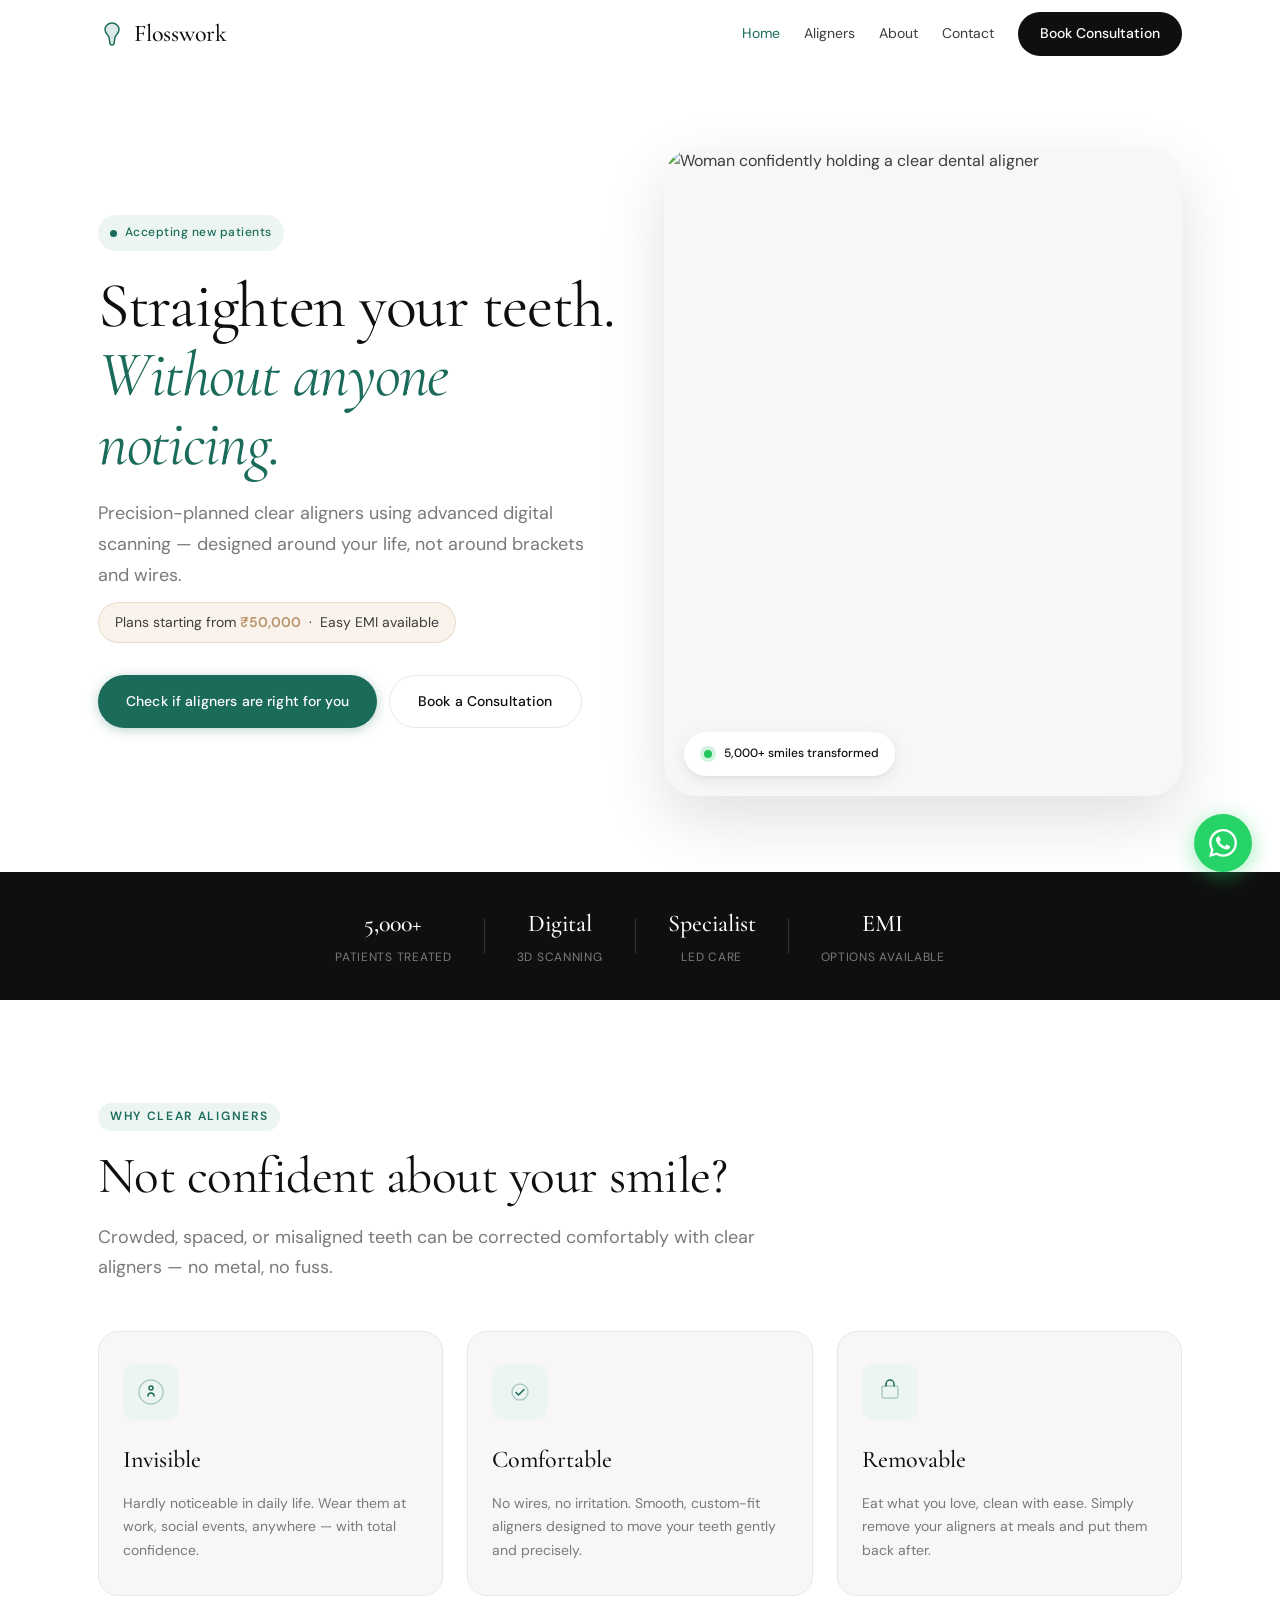
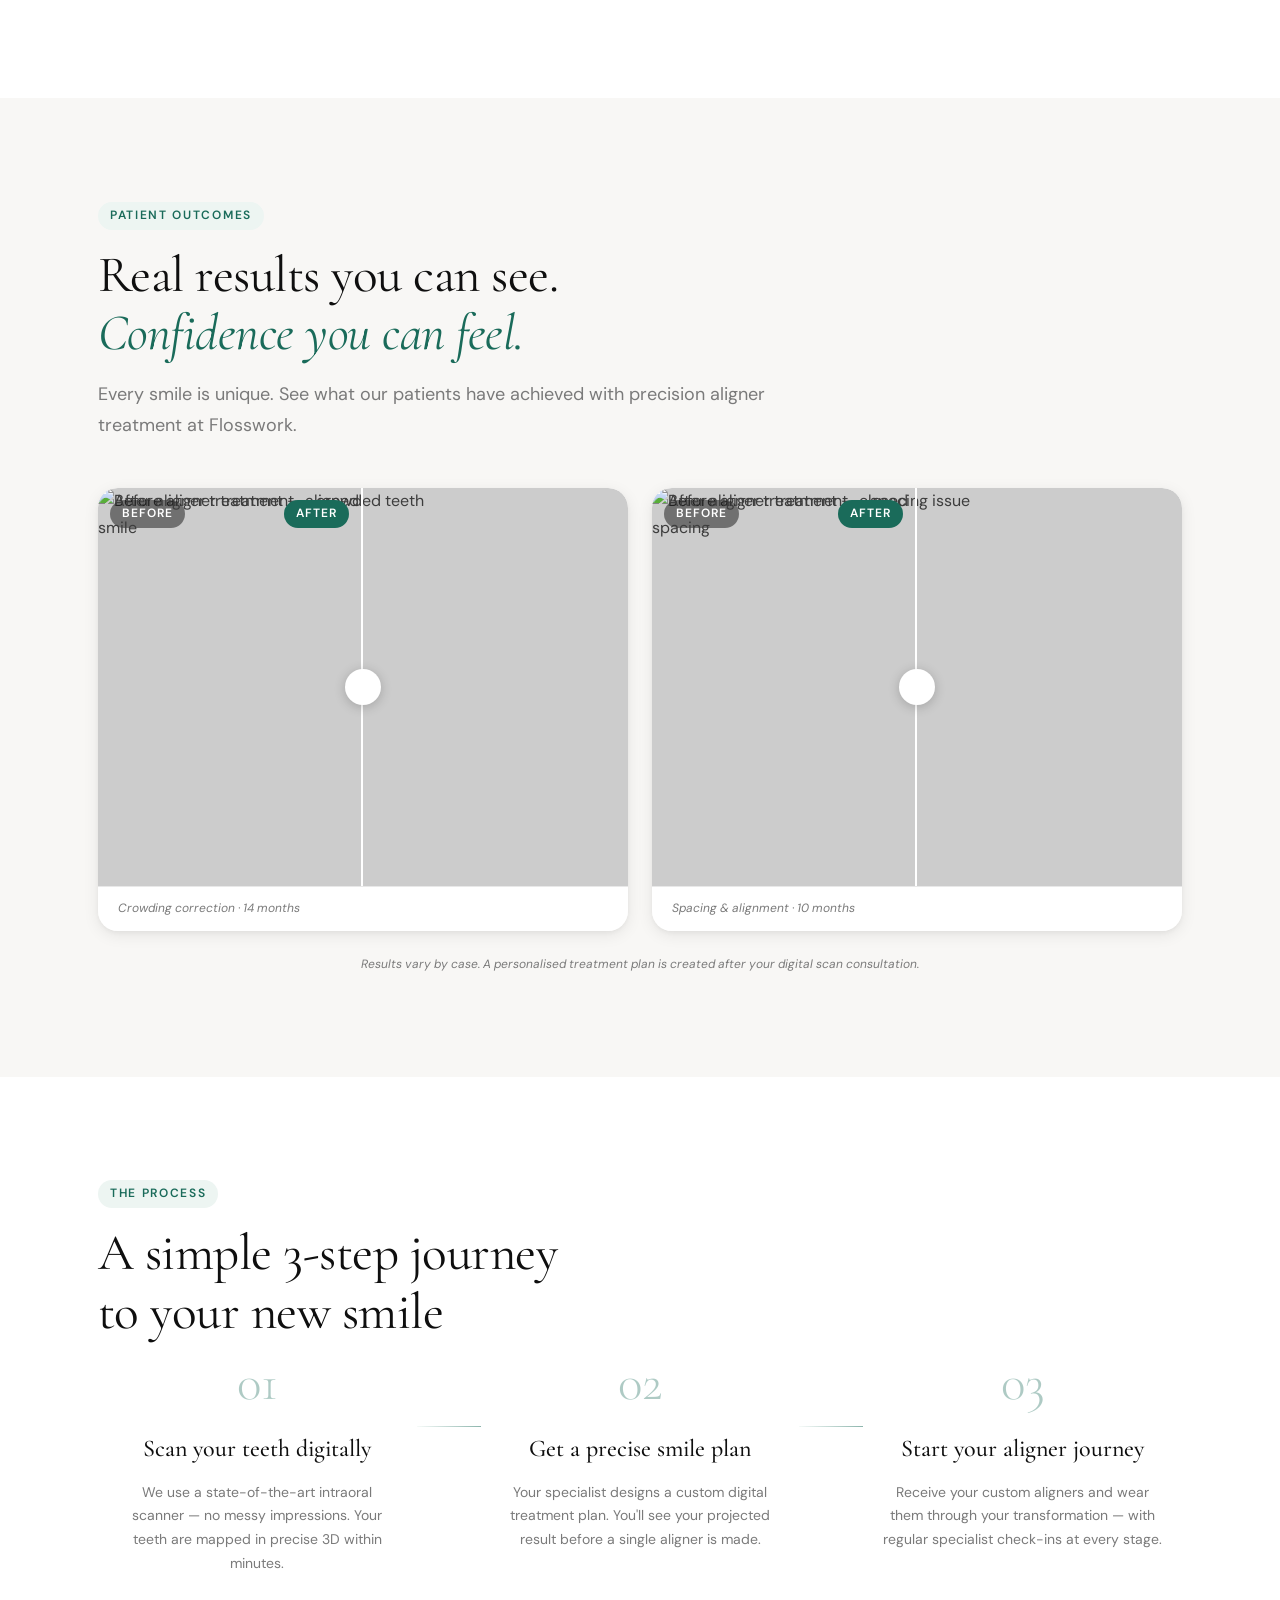
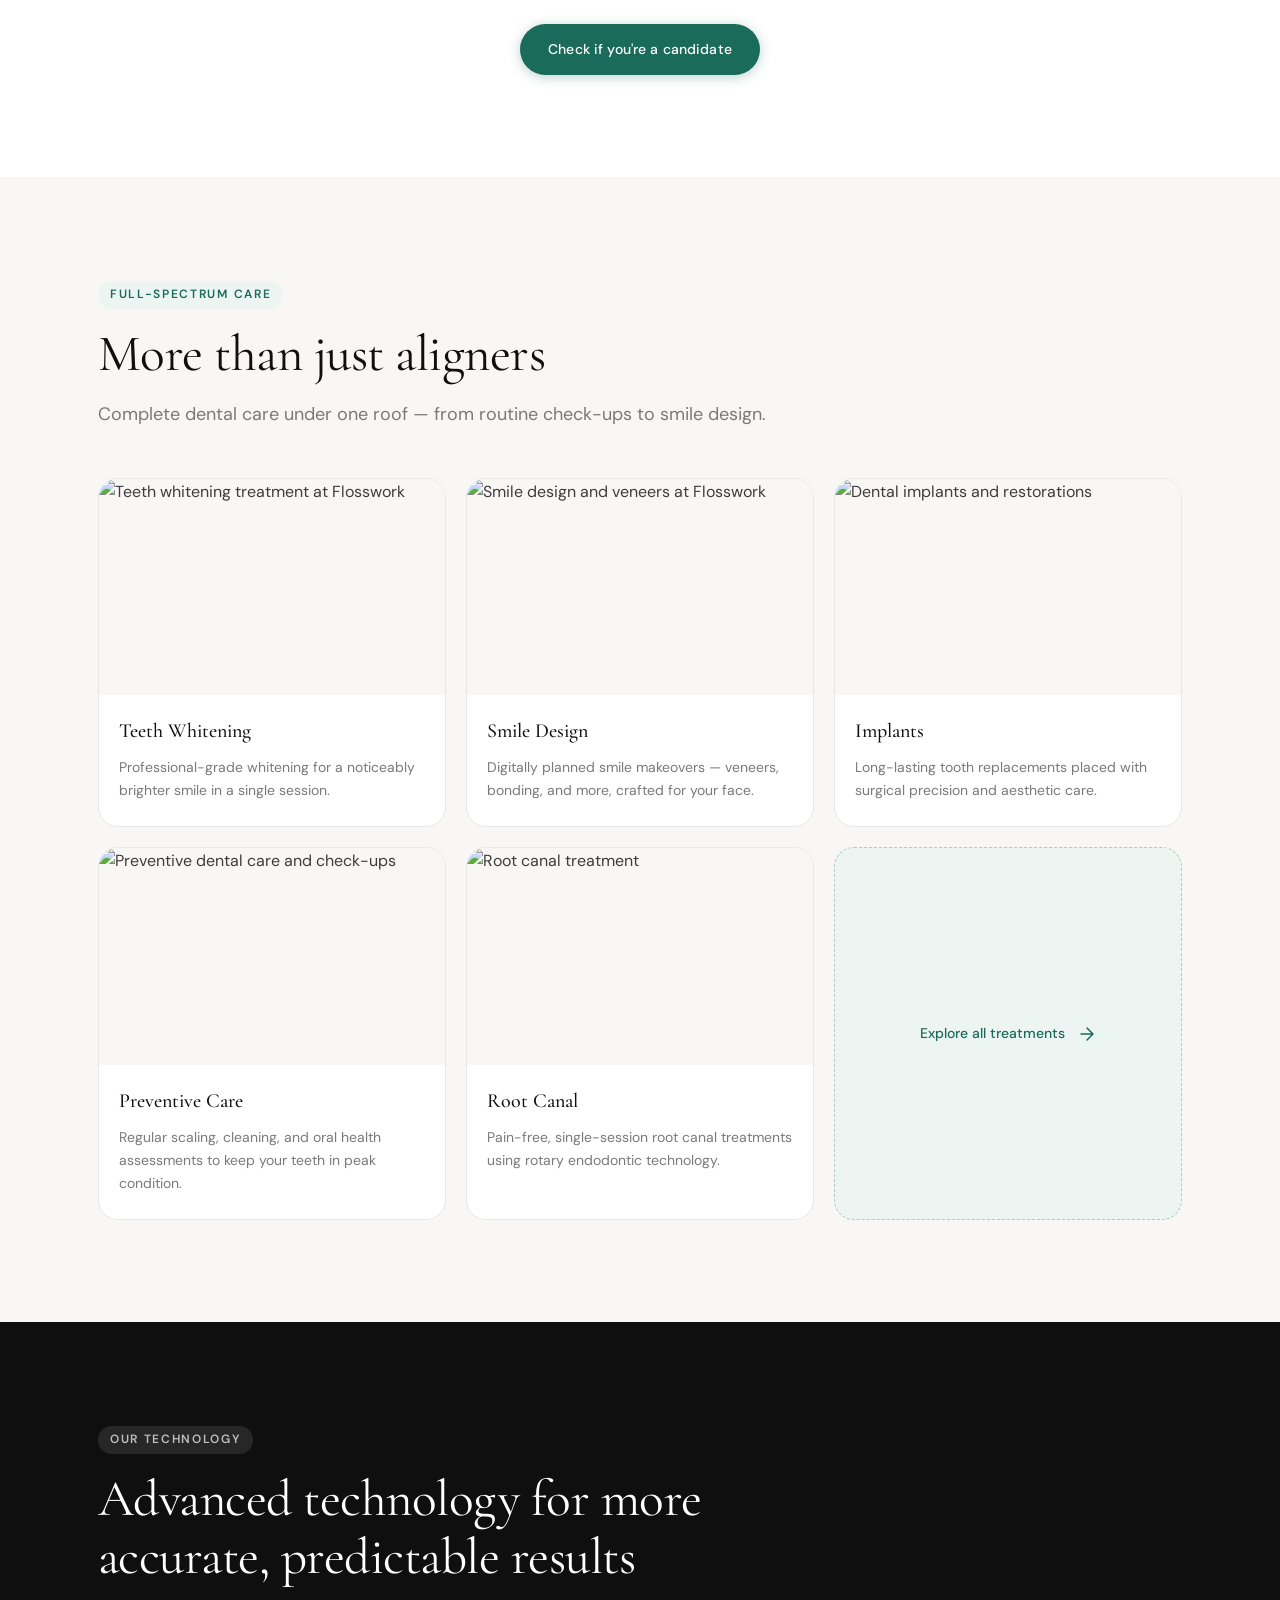
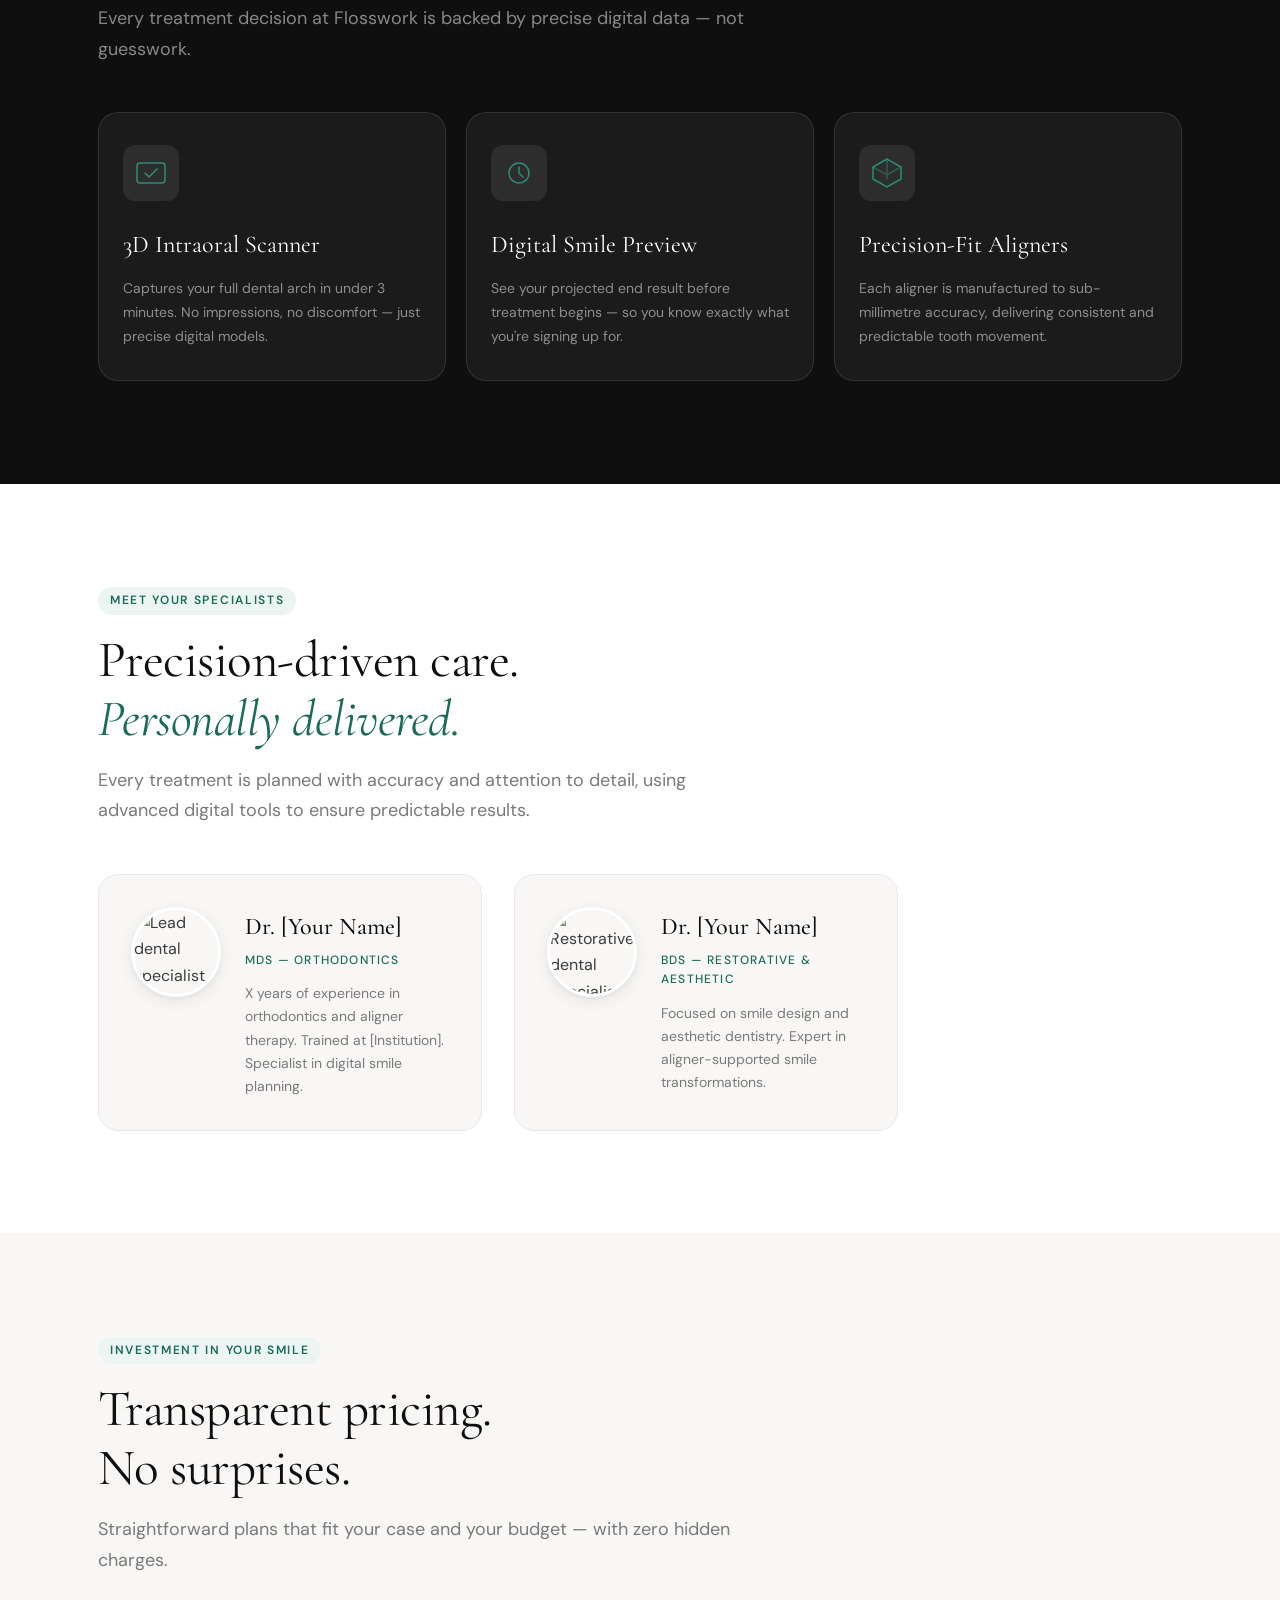
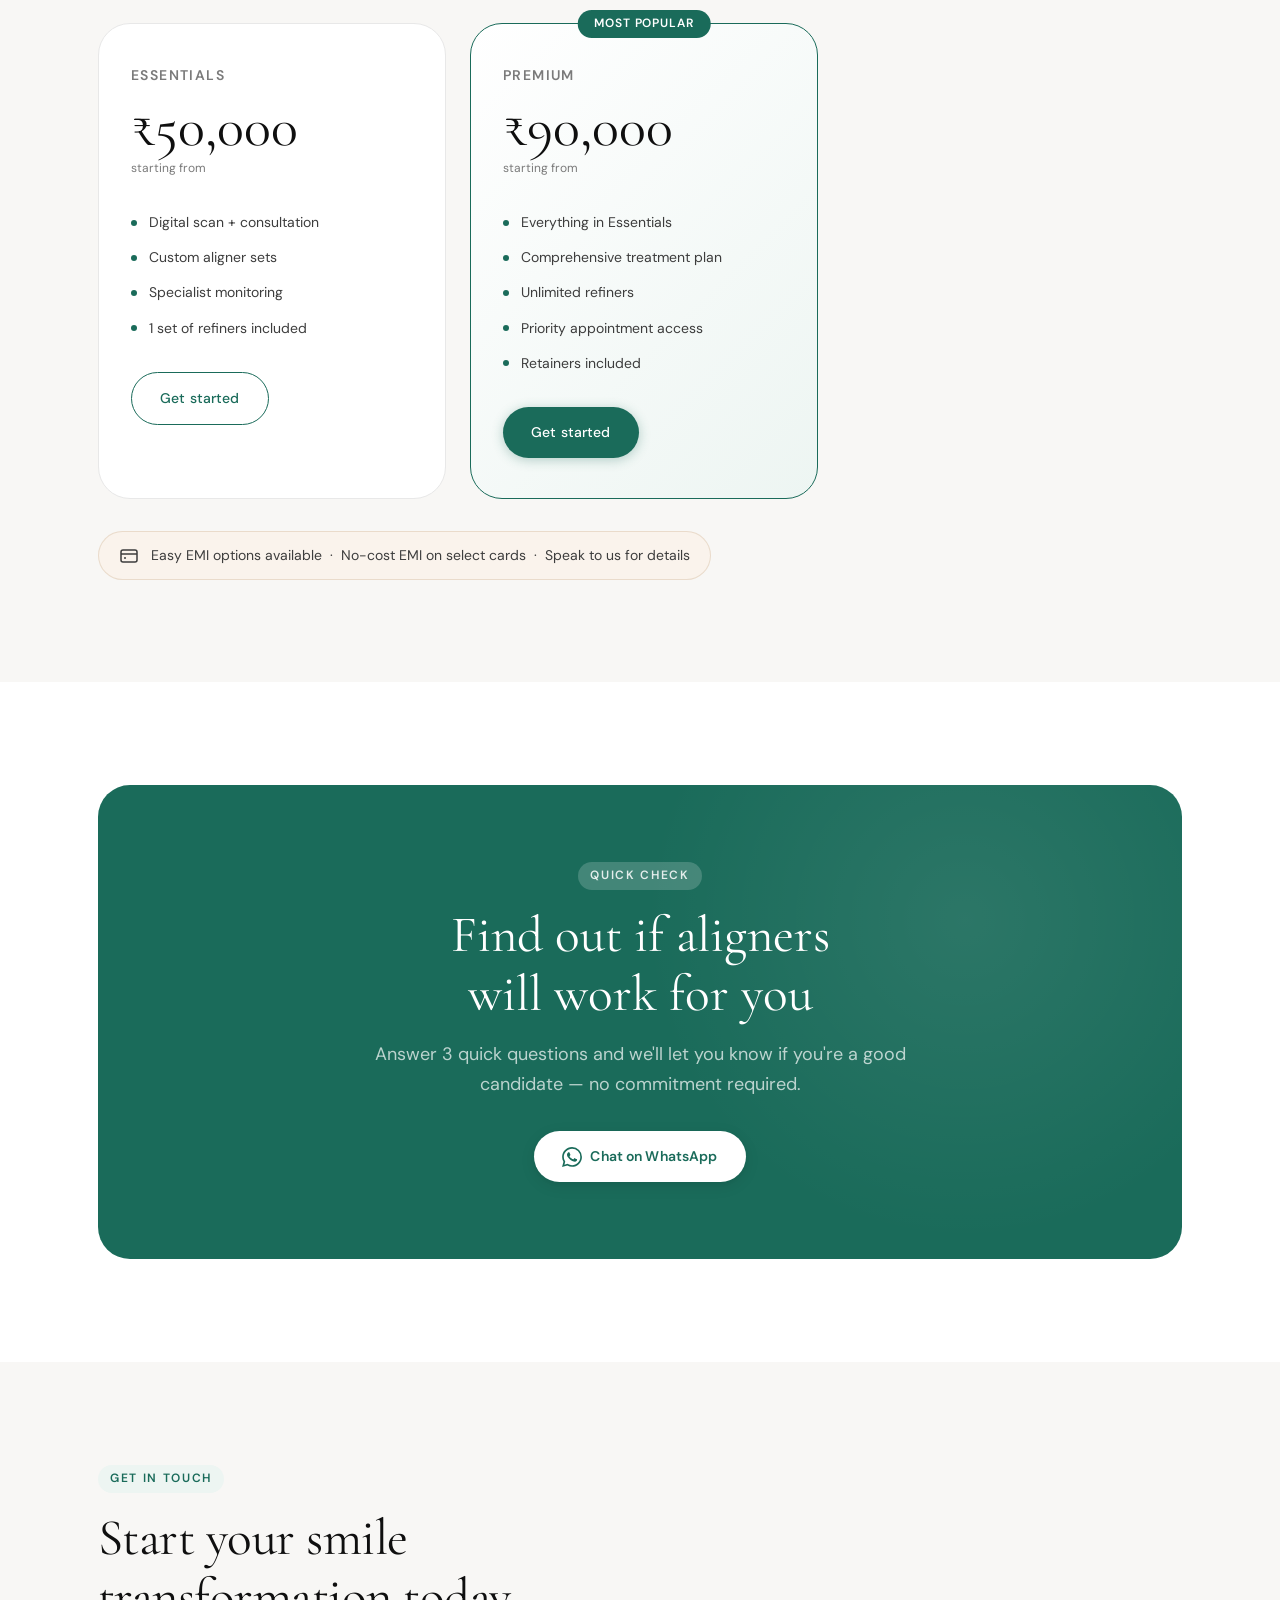
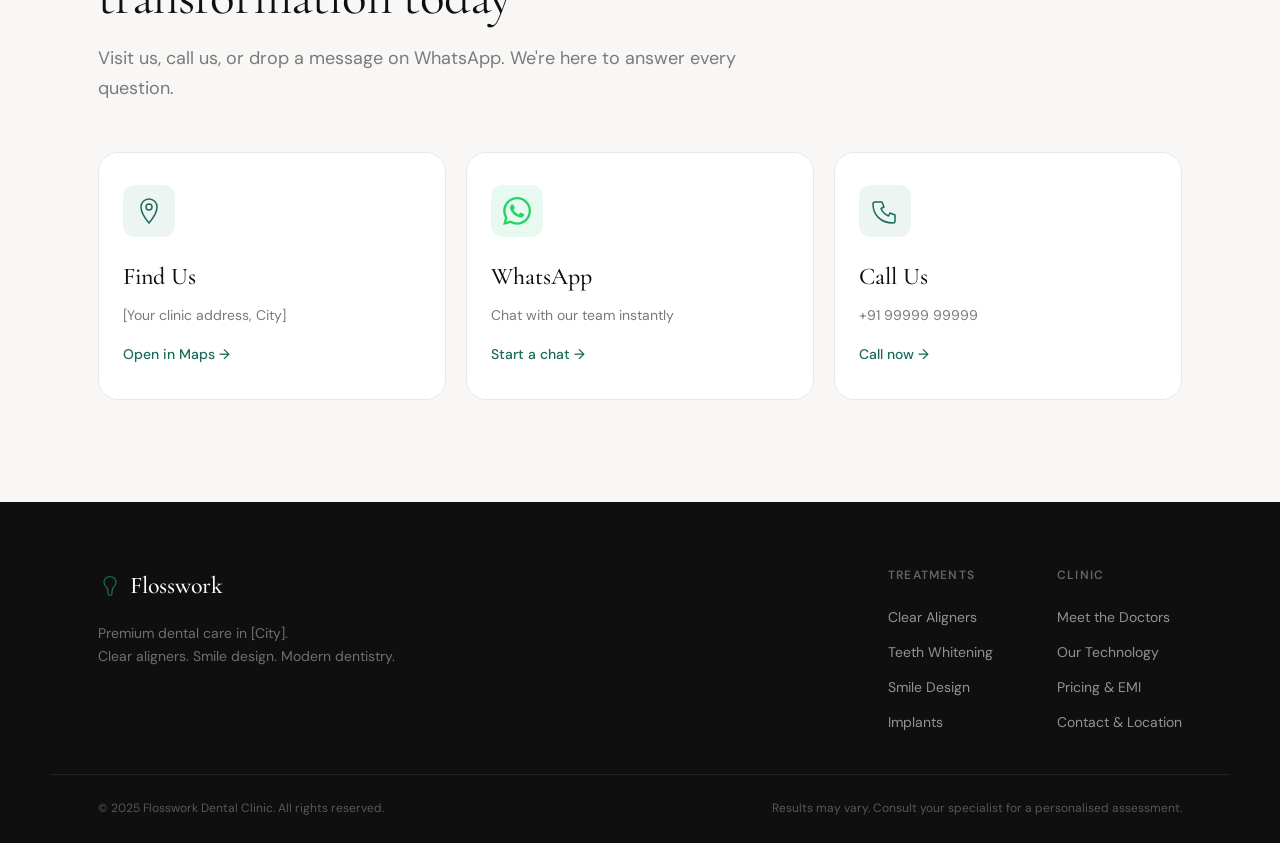
==== index.html @ 6701a577 "Add files via upload" ====
<!DOCTYPE html>
<html lang="en">
<head>
  <meta charset="UTF-8" />
  <meta name="viewport" content="width=device-width, initial-scale=1.0" />
  <meta name="description" content="Flosswork Dental Clinic — Premium clear aligner treatment with advanced digital scanning. Specialist-led care trusted by 5000+ patients. Plans from ₹50,000." />
  <title>Flosswork Dental Clinic | Clear Aligners & Smile Design</title>
  <link rel="preconnect" href="https://fonts.googleapis.com" />
  <link rel="preconnect" href="https://fonts.gstatic.com" crossorigin />
  <link href="https://fonts.googleapis.com/css2?family=Cormorant+Garamond:ital,wght@0,300;0,400;0,500;0,600;1,300;1,400&family=DM+Sans:wght@300;400;500;600&display=swap" rel="stylesheet" />
  <link rel="stylesheet" href="styles.css" />
</head>
<body>

  <!-- ========== NAVBAR ========== -->
  <header class="navbar" id="navbar">
    <div class="nav-inner">
      <a href="#" class="nav-logo" aria-label="Flosswork Dental Clinic Home">
        <svg class="logo-icon" width="28" height="28" viewBox="0 0 28 28" fill="none" xmlns="http://www.w3.org/2000/svg">
          <path d="M14 3C10 3 7 6 7 9.5C7 12 8.5 14 10 15.5C11 16.5 11.5 18 11.5 20C11.5 22.5 12.5 25 14 25C15.5 25 16.5 22.5 16.5 20C16.5 18 17 16.5 18 15.5C19.5 14 21 12 21 9.5C21 6 18 3 14 3Z" fill="currentColor" opacity="0.15"/>
          <path d="M14 3C10 3 7 6 7 9.5C7 12 8.5 14 10 15.5C11 16.5 11.5 18 11.5 20C11.5 22.5 12.5 25 14 25C15.5 25 16.5 22.5 16.5 20C16.5 18 17 16.5 18 15.5C19.5 14 21 12 21 9.5C21 6 18 3 14 3Z" stroke="currentColor" stroke-width="1.5" fill="none"/>
        </svg>
        <span class="logo-text">Flosswork</span>
      </a>

      <nav class="nav-links" id="navLinks" aria-label="Main navigation">
        <a href="#home" class="nav-link">Home</a>
        <a href="#aligners" class="nav-link">Aligners</a>
        <a href="#about" class="nav-link">About</a>
        <a href="#contact" class="nav-link">Contact</a>
        <a href="tel:+919999999999" class="nav-cta">Book Consultation</a>
      </nav>

      <button class="hamburger" id="hamburger" aria-label="Toggle menu" aria-expanded="false">
        <span></span>
        <span></span>
        <span></span>
      </button>
    </div>
  </header>

  <!-- Mobile Menu Overlay -->
  <div class="mobile-menu" id="mobileMenu" aria-hidden="true">
    <nav class="mobile-nav">
      <a href="#home" class="mobile-nav-link" onclick="closeMobileMenu()">Home</a>
      <a href="#aligners" class="mobile-nav-link" onclick="closeMobileMenu()">Aligners</a>
      <a href="#about" class="mobile-nav-link" onclick="closeMobileMenu()">About</a>
      <a href="#contact" class="mobile-nav-link" onclick="closeMobileMenu()">Contact</a>
      <a href="tel:+919999999999" class="mobile-nav-cta" onclick="closeMobileMenu()">Book Consultation</a>
    </nav>
  </div>

  <main>

    <!-- ========== HERO ========== -->
    <section class="hero" id="home">
      <div class="hero-inner">
        <div class="hero-content">
          <div class="hero-badge">
            <span class="badge-dot"></span>
            Accepting new patients
          </div>
          <h1 class="hero-headline">
            Straighten your teeth.<br />
            <em>Without anyone noticing.</em>
          </h1>
          <p class="hero-sub">
            Precision-planned clear aligners using advanced digital scanning — designed around your life, not around brackets and wires.
          </p>
          <p class="hero-price">Plans starting from <strong>₹50,000</strong> &nbsp;·&nbsp; Easy EMI available</p>
          <div class="hero-actions">
            <a href="#quiz" class="btn btn-primary">Check if aligners are right for you</a>
            <a href="tel:+919999999999" class="btn btn-ghost">Book a Consultation</a>
          </div>
        </div>

        <div class="hero-visual">
          <div class="hero-img-wrap">
            <img
              src="https://images.unsplash.com/photo-1606811841689-23dfddce3e95?w=700&q=80"
              alt="Woman confidently holding a clear dental aligner"
              class="hero-img"
              loading="eager"
            />
            <div class="hero-pill">
              <svg width="16" height="16" viewBox="0 0 16 16" fill="none"><circle cx="8" cy="8" r="8" fill="#22c55e" opacity="0.2"/><circle cx="8" cy="8" r="4" fill="#22c55e"/></svg>
              5,000+ smiles transformed
            </div>
          </div>
        </div>
      </div>

      <!-- Trust Bar -->
      <div class="trust-bar">
        <div class="trust-bar-inner">
          <div class="trust-item">
            <span class="trust-number">5,000+</span>
            <span class="trust-label">Patients Treated</span>
          </div>
          <div class="trust-divider"></div>
          <div class="trust-item">
            <span class="trust-number">Digital</span>
            <span class="trust-label">3D Scanning</span>
          </div>
          <div class="trust-divider"></div>
          <div class="trust-item">
            <span class="trust-number">Specialist</span>
            <span class="trust-label">Led Care</span>
          </div>
          <div class="trust-divider"></div>
          <div class="trust-item">
            <span class="trust-number">EMI</span>
            <span class="trust-label">Options Available</span>
          </div>
        </div>
      </div>
    </section>

    <!-- ========== BENEFITS / NOT CONFIDENT ========== -->
    <section class="benefits" id="aligners">
      <div class="section-inner">
        <div class="section-label">Why Clear Aligners</div>
        <h2 class="section-headline">Not confident about your smile?</h2>
        <p class="section-sub">Crowded, spaced, or misaligned teeth can be corrected comfortably with clear aligners — no metal, no fuss.</p>

        <div class="benefits-grid">
          <div class="benefit-card">
            <div class="benefit-icon">
              <svg width="32" height="32" viewBox="0 0 32 32" fill="none"><path d="M16 4C9.373 4 4 9.373 4 16s5.373 12 12 12 12-5.373 12-12S22.627 4 16 4z" stroke="currentColor" stroke-width="1.5" fill="none" opacity="0.3"/><path d="M16 10a2 2 0 100 4 2 2 0 000-4zM13 20c0-1.657 1.343-3 3-3s3 1.343 3 3" stroke="currentColor" stroke-width="1.5" stroke-linecap="round" fill="none"/></svg>
            </div>
            <h3 class="benefit-title">Invisible</h3>
            <p class="benefit-desc">Hardly noticeable in daily life. Wear them at work, social events, anywhere — with total confidence.</p>
          </div>

          <div class="benefit-card">
            <div class="benefit-icon">
              <svg width="32" height="32" viewBox="0 0 32 32" fill="none"><path d="M8 16c0-4.418 3.582-8 8-8s8 3.582 8 8-3.582 8-8 8-8-3.582-8-8z" stroke="currentColor" stroke-width="1.5" fill="none" opacity="0.3"/><path d="M12 16.5l2.5 2.5 5.5-5.5" stroke="currentColor" stroke-width="1.5" stroke-linecap="round" stroke-linejoin="round"/></svg>
            </div>
            <h3 class="benefit-title">Comfortable</h3>
            <p class="benefit-desc">No wires, no irritation. Smooth, custom-fit aligners designed to move your teeth gently and precisely.</p>
          </div>

          <div class="benefit-card">
            <div class="benefit-icon">
              <svg width="32" height="32" viewBox="0 0 32 32" fill="none"><rect x="8" y="10" width="16" height="12" rx="2" stroke="currentColor" stroke-width="1.5" fill="none" opacity="0.3"/><path d="M12 10V8a4 4 0 018 0v2" stroke="currentColor" stroke-width="1.5" stroke-linecap="round" fill="none"/></svg>
            </div>
            <h3 class="benefit-title">Removable</h3>
            <p class="benefit-desc">Eat what you love, clean with ease. Simply remove your aligners at meals and put them back after.</p>
          </div>
        </div>
      </div>
    </section>

    <!-- ========== BEFORE / AFTER ========== -->
    <section class="results" id="results">
      <div class="section-inner">
        <div class="section-label">Patient Outcomes</div>
        <h2 class="section-headline">Real results you can see.<br /><em>Confidence you can feel.</em></h2>
        <p class="section-sub">Every smile is unique. See what our patients have achieved with precision aligner treatment at Flosswork.</p>

        <div class="before-after-grid">

          <div class="ba-card">
            <div class="ba-slider" id="slider1">
              <div class="ba-before">
                <img src="https://images.unsplash.com/photo-1588776814546-1ffcf47267a5?w=600&q=80" alt="Before aligner treatment — crowded teeth" class="ba-img" />
                <span class="ba-tag ba-tag-before">Before</span>
              </div>
              <div class="ba-after" style="width:50%">
                <img src="https://images.unsplash.com/photo-1598440947619-2c35fc9aa908?w=600&q=80" alt="After aligner treatment — aligned smile" class="ba-img" />
                <span class="ba-tag ba-tag-after">After</span>
              </div>
              <div class="ba-handle" role="slider" aria-label="Before and after slider" aria-valuenow="50">
                <div class="ba-handle-circle">
                  <svg width="18" height="18" viewBox="0 0 18 18" fill="none"><path d="M6 9l-3 3 3 3M12 9l3 3-3 3M3 12h12" stroke="white" stroke-width="1.5" stroke-linecap="round" stroke-linejoin="round"/></svg>
                </div>
              </div>
            </div>
            <p class="ba-caption">Crowding correction · 14 months</p>
          </div>

          <div class="ba-card">
            <div class="ba-slider" id="slider2">
              <div class="ba-before">
                <img src="https://images.unsplash.com/photo-1588776814546-1ffcf47267a5?w=600&q=80" alt="Before aligner treatment — spacing issue" class="ba-img" />
                <span class="ba-tag ba-tag-before">Before</span>
              </div>
              <div class="ba-after" style="width:50%">
                <img src="https://images.unsplash.com/photo-1598440947619-2c35fc9aa908?w=600&q=80" alt="After aligner treatment — closed spacing" class="ba-img" />
                <span class="ba-tag ba-tag-after">After</span>
              </div>
              <div class="ba-handle" role="slider" aria-label="Before and after slider" aria-valuenow="50">
                <div class="ba-handle-circle">
                  <svg width="18" height="18" viewBox="0 0 18 18" fill="none"><path d="M6 9l-3 3 3 3M12 9l3 3-3 3M3 12h12" stroke="white" stroke-width="1.5" stroke-linecap="round" stroke-linejoin="round"/></svg>
                </div>
              </div>
            </div>
            <p class="ba-caption">Spacing & alignment · 10 months</p>
          </div>

        </div>

        <p class="results-note">Results vary by case. A personalised treatment plan is created after your digital scan consultation.</p>
      </div>
    </section>

    <!-- ========== HOW IT WORKS ========== -->
    <section class="how-it-works" id="process">
      <div class="section-inner">
        <div class="section-label">The Process</div>
        <h2 class="section-headline">A simple 3-step journey<br />to your new smile</h2>

        <div class="steps-track">
          <div class="step">
            <div class="step-number">01</div>
            <div class="step-content">
              <h3 class="step-title">Scan your teeth digitally</h3>
              <p class="step-desc">We use a state-of-the-art intraoral scanner — no messy impressions. Your teeth are mapped in precise 3D within minutes.</p>
            </div>
          </div>
          <div class="step-connector" aria-hidden="true"></div>
          <div class="step">
            <div class="step-number">02</div>
            <div class="step-content">
              <h3 class="step-title">Get a precise smile plan</h3>
              <p class="step-desc">Your specialist designs a custom digital treatment plan. You'll see your projected result before a single aligner is made.</p>
            </div>
          </div>
          <div class="step-connector" aria-hidden="true"></div>
          <div class="step">
            <div class="step-number">03</div>
            <div class="step-content">
              <h3 class="step-title">Start your aligner journey</h3>
              <p class="step-desc">Receive your custom aligners and wear them through your transformation — with regular specialist check-ins at every stage.</p>
            </div>
          </div>
        </div>

        <div class="how-cta">
          <a href="#quiz" class="btn btn-primary">Check if you're a candidate</a>
        </div>
      </div>
    </section>

    <!-- ========== MORE THAN JUST ALIGNERS / SERVICES ========== -->
    <section class="services" id="services">
      <div class="section-inner">
        <div class="section-label">Full-Spectrum Care</div>
        <h2 class="section-headline">More than just aligners</h2>
        <p class="section-sub">Complete dental care under one roof — from routine check-ups to smile design.</p>

        <div class="services-grid">
          <div class="service-card">
            <div class="service-img-wrap">
              <img src="https://images.unsplash.com/photo-1629909614318-c5b6b7cf5e5b?w=500&q=80" alt="Teeth whitening treatment at Flosswork" loading="lazy" />
            </div>
            <div class="service-info">
              <h3>Teeth Whitening</h3>
              <p>Professional-grade whitening for a noticeably brighter smile in a single session.</p>
            </div>
          </div>

          <div class="service-card">
            <div class="service-img-wrap">
              <img src="https://images.unsplash.com/photo-1606811971618-4486d14f3f99?w=500&q=80" alt="Smile design and veneers at Flosswork" loading="lazy" />
            </div>
            <div class="service-info">
              <h3>Smile Design</h3>
              <p>Digitally planned smile makeovers — veneers, bonding, and more, crafted for your face.</p>
            </div>
          </div>

          <div class="service-card">
            <div class="service-img-wrap">
              <img src="https://images.unsplash.com/photo-1588776814546-1ffcf47267a5?w=500&q=80" alt="Dental implants and restorations" loading="lazy" />
            </div>
            <div class="service-info">
              <h3>Implants</h3>
              <p>Long-lasting tooth replacements placed with surgical precision and aesthetic care.</p>
            </div>
          </div>

          <div class="service-card">
            <div class="service-img-wrap">
              <img src="https://images.unsplash.com/photo-1598440947619-2c35fc9aa908?w=500&q=80" alt="Preventive dental care and check-ups" loading="lazy" />
            </div>
            <div class="service-info">
              <h3>Preventive Care</h3>
              <p>Regular scaling, cleaning, and oral health assessments to keep your teeth in peak condition.</p>
            </div>
          </div>

          <div class="service-card">
            <div class="service-img-wrap">
              <img src="https://images.unsplash.com/photo-1609840114035-3c981b782dfe?w=500&q=80" alt="Root canal treatment" loading="lazy" />
            </div>
            <div class="service-info">
              <h3>Root Canal</h3>
              <p>Pain-free, single-session root canal treatments using rotary endodontic technology.</p>
            </div>
          </div>

          <div class="service-card service-card-cta">
            <div class="service-cta-inner">
              <span>Explore all treatments</span>
              <svg width="20" height="20" viewBox="0 0 20 20" fill="none"><path d="M4 10h12M10 4l6 6-6 6" stroke="currentColor" stroke-width="1.5" stroke-linecap="round" stroke-linejoin="round"/></svg>
            </div>
          </div>
        </div>
      </div>
    </section>

    <!-- ========== TECHNOLOGY ========== -->
    <section class="technology" id="technology">
      <div class="section-inner">
        <div class="section-label">Our Technology</div>
        <h2 class="section-headline">Advanced technology for more<br />accurate, predictable results</h2>
        <p class="section-sub">Every treatment decision at Flosswork is backed by precise digital data — not guesswork.</p>

        <div class="tech-grid">
          <div class="tech-card">
            <div class="tech-icon">
              <svg width="36" height="36" viewBox="0 0 36 36" fill="none"><rect x="4" y="8" width="28" height="20" rx="3" stroke="currentColor" stroke-width="1.5" fill="none"/><path d="M12 18l4 4 8-8" stroke="currentColor" stroke-width="1.5" stroke-linecap="round" stroke-linejoin="round"/></svg>
            </div>
            <h3>3D Intraoral Scanner</h3>
            <p>Captures your full dental arch in under 3 minutes. No impressions, no discomfort — just precise digital models.</p>
          </div>

          <div class="tech-card">
            <div class="tech-icon">
              <svg width="36" height="36" viewBox="0 0 36 36" fill="none"><circle cx="18" cy="18" r="10" stroke="currentColor" stroke-width="1.5" fill="none"/><path d="M18 12v6l4 4" stroke="currentColor" stroke-width="1.5" stroke-linecap="round"/></svg>
            </div>
            <h3>Digital Smile Preview</h3>
            <p>See your projected end result before treatment begins — so you know exactly what you're signing up for.</p>
          </div>

          <div class="tech-card">
            <div class="tech-icon">
              <svg width="36" height="36" viewBox="0 0 36 36" fill="none"><path d="M18 4L4 12v12l14 8 14-8V12L18 4z" stroke="currentColor" stroke-width="1.5" fill="none"/><path d="M18 4v20M4 12l14 8 14-8" stroke="currentColor" stroke-width="1.5" stroke-linecap="round" fill="none" opacity="0.5"/></svg>
            </div>
            <h3>Precision-Fit Aligners</h3>
            <p>Each aligner is manufactured to sub-millimetre accuracy, delivering consistent and predictable tooth movement.</p>
          </div>
        </div>
      </div>
    </section>

    <!-- ========== DOCTOR SECTION ========== -->
    <section class="doctors" id="about">
      <div class="section-inner">
        <div class="section-label">Meet Your Specialists</div>
        <h2 class="section-headline">Precision-driven care.<br /><em>Personally delivered.</em></h2>
        <p class="section-sub">Every treatment is planned with accuracy and attention to detail, using advanced digital tools to ensure predictable results.</p>

        <div class="doctors-grid">
          <div class="doctor-card">
            <div class="doctor-img-wrap">
              <img src="https://images.unsplash.com/photo-1612349317150-e413f6a5b16d?w=400&q=80" alt="Lead dental specialist at Flosswork" loading="lazy" />
            </div>
            <div class="doctor-info">
              <h3 class="doctor-name">Dr. [Your Name]</h3>
              <span class="doctor-role">MDS — Orthodontics</span>
              <p class="doctor-bio">X years of experience in orthodontics and aligner therapy. Trained at [Institution]. Specialist in digital smile planning.</p>
            </div>
          </div>

          <div class="doctor-card">
            <div class="doctor-img-wrap">
              <img src="https://images.unsplash.com/photo-1559839734-2b71ea197ec2?w=400&q=80" alt="Restorative dental specialist at Flosswork" loading="lazy" />
            </div>
            <div class="doctor-info">
              <h3 class="doctor-name">Dr. [Your Name]</h3>
              <span class="doctor-role">BDS — Restorative & Aesthetic</span>
              <p class="doctor-bio">Focused on smile design and aesthetic dentistry. Expert in aligner-supported smile transformations.</p>
            </div>
          </div>
        </div>
      </div>
    </section>

    <!-- ========== PRICING ========== -->
    <section class="pricing" id="pricing">
      <div class="section-inner">
        <div class="section-label">Investment in Your Smile</div>
        <h2 class="section-headline">Transparent pricing.<br />No surprises.</h2>
        <p class="section-sub">Straightforward plans that fit your case and your budget — with zero hidden charges.</p>

        <div class="pricing-grid">
          <div class="pricing-card">
            <div class="pricing-tier">Essentials</div>
            <div class="pricing-amount">₹50,000</div>
            <div class="pricing-freq">starting from</div>
            <ul class="pricing-features">
              <li>Digital scan + consultation</li>
              <li>Custom aligner sets</li>
              <li>Specialist monitoring</li>
              <li>1 set of refiners included</li>
            </ul>
            <a href="#contact" class="btn btn-outline">Get started</a>
          </div>

          <div class="pricing-card pricing-card-featured">
            <div class="pricing-badge">Most Popular</div>
            <div class="pricing-tier">Premium</div>
            <div class="pricing-amount">₹90,000</div>
            <div class="pricing-freq">starting from</div>
            <ul class="pricing-features">
              <li>Everything in Essentials</li>
              <li>Comprehensive treatment plan</li>
              <li>Unlimited refiners</li>
              <li>Priority appointment access</li>
              <li>Retainers included</li>
            </ul>
            <a href="#contact" class="btn btn-primary">Get started</a>
          </div>
        </div>

        <div class="emi-banner">
          <svg width="20" height="20" viewBox="0 0 20 20" fill="none"><rect x="2" y="5" width="16" height="12" rx="2" stroke="currentColor" stroke-width="1.5" fill="none"/><path d="M2 9h16" stroke="currentColor" stroke-width="1.5"/><circle cx="6" cy="13" r="1" fill="currentColor"/></svg>
          Easy EMI options available &nbsp;·&nbsp; No-cost EMI on select cards &nbsp;·&nbsp; Speak to us for details
        </div>
      </div>
    </section>

    <!-- ========== CTA QUIZ SECTION ========== -->
    <section class="cta-quiz" id="quiz">
      <div class="section-inner">
        <div class="quiz-card">
          <div class="quiz-content">
            <div class="section-label light">Quick Check</div>
            <h2 class="quiz-headline">Find out if aligners<br />will work for you</h2>
            <p class="quiz-sub">Answer 3 quick questions and we'll let you know if you're a good candidate — no commitment required.</p>
            <a href="https://wa.me/919999999999?text=Hi%2C%20I'd%20like%20to%20know%20if%20aligners%20are%20right%20for%20me" class="btn btn-white" target="_blank" rel="noopener noreferrer">
              <svg width="20" height="20" viewBox="0 0 24 24" fill="currentColor"><path d="M17.472 14.382c-.297-.149-1.758-.867-2.03-.967-.273-.099-.471-.148-.67.15-.197.297-.767.966-.94 1.164-.173.199-.347.223-.644.075-.297-.15-1.255-.463-2.39-1.475-.883-.788-1.48-1.761-1.653-2.059-.173-.297-.018-.458.13-.606.134-.133.298-.347.446-.52.149-.174.198-.298.298-.497.099-.198.05-.371-.025-.52-.075-.149-.669-1.612-.916-2.207-.242-.579-.487-.5-.669-.51-.173-.008-.371-.01-.57-.01-.198 0-.52.074-.792.372-.272.297-1.04 1.016-1.04 2.479 0 1.462 1.065 2.875 1.213 3.074.149.198 2.096 3.2 5.077 4.487.709.306 1.262.489 1.694.625.712.227 1.36.195 1.871.118.571-.085 1.758-.719 2.006-1.413.248-.694.248-1.289.173-1.413-.074-.124-.272-.198-.57-.347m-5.421 7.403h-.004a9.87 9.87 0 01-5.031-1.378l-.361-.214-3.741.982.998-3.648-.235-.374a9.86 9.86 0 01-1.51-5.26c.001-5.45 4.436-9.884 9.888-9.884 2.64 0 5.122 1.03 6.988 2.898a9.825 9.825 0 012.893 6.994c-.003 5.45-4.437 9.884-9.885 9.884m8.413-18.297A11.815 11.815 0 0012.05 0C5.495 0 .16 5.335.157 11.892c0 2.096.547 4.142 1.588 5.945L.057 24l6.305-1.654a11.882 11.882 0 005.683 1.448h.005c6.554 0 11.89-5.335 11.893-11.893a11.821 11.821 0 00-3.48-8.413z"/></svg>
              Chat on WhatsApp
            </a>
          </div>
        </div>
      </div>
    </section>

    <!-- ========== FINAL CTA / CONTACT ========== -->
    <section class="contact-cta" id="contact">
      <div class="section-inner">
        <div class="section-label">Get in Touch</div>
        <h2 class="section-headline">Start your smile<br />transformation today</h2>
        <p class="section-sub">Visit us, call us, or drop a message on WhatsApp. We're here to answer every question.</p>

        <div class="contact-grid">
          <a href="https://maps.google.com" target="_blank" rel="noopener noreferrer" class="contact-card" aria-label="Get directions to Flosswork">
            <div class="contact-icon">
              <svg width="28" height="28" viewBox="0 0 28 28" fill="none"><path d="M14 2C9.582 2 6 5.582 6 10c0 6.627 8 16 8 16s8-9.373 8-16c0-4.418-3.582-8-8-8z" stroke="currentColor" stroke-width="1.5" fill="none"/><circle cx="14" cy="10" r="3" stroke="currentColor" stroke-width="1.5" fill="none"/></svg>
            </div>
            <h3>Find Us</h3>
            <p>[Your clinic address, City]</p>
            <span class="contact-link">Open in Maps →</span>
          </a>

          <a href="https://wa.me/919999999999" target="_blank" rel="noopener noreferrer" class="contact-card" aria-label="Chat on WhatsApp">
            <div class="contact-icon whatsapp-icon">
              <svg width="28" height="28" viewBox="0 0 24 24" fill="currentColor"><path d="M17.472 14.382c-.297-.149-1.758-.867-2.03-.967-.273-.099-.471-.148-.67.15-.197.297-.767.966-.94 1.164-.173.199-.347.223-.644.075-.297-.15-1.255-.463-2.39-1.475-.883-.788-1.48-1.761-1.653-2.059-.173-.297-.018-.458.13-.606.134-.133.298-.347.446-.52.149-.174.198-.298.298-.497.099-.198.05-.371-.025-.52-.075-.149-.669-1.612-.916-2.207-.242-.579-.487-.5-.669-.51-.173-.008-.371-.01-.57-.01-.198 0-.52.074-.792.372-.272.297-1.04 1.016-1.04 2.479 0 1.462 1.065 2.875 1.213 3.074.149.198 2.096 3.2 5.077 4.487.709.306 1.262.489 1.694.625.712.227 1.36.195 1.871.118.571-.085 1.758-.719 2.006-1.413.248-.694.248-1.289.173-1.413-.074-.124-.272-.198-.57-.347m-5.421 7.403h-.004a9.87 9.87 0 01-5.031-1.378l-.361-.214-3.741.982.998-3.648-.235-.374a9.86 9.86 0 01-1.51-5.26c.001-5.45 4.436-9.884 9.888-9.884 2.64 0 5.122 1.03 6.988 2.898a9.825 9.825 0 012.893 6.994c-.003 5.45-4.437 9.884-9.885 9.884m8.413-18.297A11.815 11.815 0 0012.05 0C5.495 0 .16 5.335.157 11.892c0 2.096.547 4.142 1.588 5.945L.057 24l6.305-1.654a11.882 11.882 0 005.683 1.448h.005c6.554 0 11.89-5.335 11.893-11.893a11.821 11.821 0 00-3.48-8.413z"/></svg>
            </div>
            <h3>WhatsApp</h3>
            <p>Chat with our team instantly</p>
            <span class="contact-link">Start a chat →</span>
          </a>

          <a href="tel:+919999999999" class="contact-card" aria-label="Call Flosswork Dental Clinic">
            <div class="contact-icon">
              <svg width="28" height="28" viewBox="0 0 28 28" fill="none"><path d="M5 5h6l2 5-3 1.5a14 14 0 007.5 7.5L19 16l5 2v6a2 2 0 01-2 2C9.954 26 2 18.046 2 7a2 2 0 012-2z" stroke="currentColor" stroke-width="1.5" fill="none" stroke-linecap="round" stroke-linejoin="round"/></svg>
            </div>
            <h3>Call Us</h3>
            <p>+91 99999 99999</p>
            <span class="contact-link">Call now →</span>
          </a>
        </div>
      </div>
    </section>

  </main>

  <!-- ========== FOOTER ========== -->
  <footer class="footer">
    <div class="footer-inner">
      <div class="footer-brand">
        <a href="#" class="nav-logo footer-logo">
          <svg class="logo-icon" width="24" height="24" viewBox="0 0 28 28" fill="none"><path d="M14 3C10 3 7 6 7 9.5C7 12 8.5 14 10 15.5C11 16.5 11.5 18 11.5 20C11.5 22.5 12.5 25 14 25C15.5 25 16.5 22.5 16.5 20C16.5 18 17 16.5 18 15.5C19.5 14 21 12 21 9.5C21 6 18 3 14 3Z" stroke="currentColor" stroke-width="1.5" fill="none"/></svg>
          <span class="logo-text">Flosswork</span>
        </a>
        <p class="footer-tagline">Premium dental care in [City].<br />Clear aligners. Smile design. Modern dentistry.</p>
      </div>

      <div class="footer-links">
        <div class="footer-col">
          <h4>Treatments</h4>
          <a href="#aligners">Clear Aligners</a>
          <a href="#services">Teeth Whitening</a>
          <a href="#services">Smile Design</a>
          <a href="#services">Implants</a>
        </div>
        <div class="footer-col">
          <h4>Clinic</h4>
          <a href="#about">Meet the Doctors</a>
          <a href="#technology">Our Technology</a>
          <a href="#pricing">Pricing & EMI</a>
          <a href="#contact">Contact & Location</a>
        </div>
      </div>
    </div>
    <div class="footer-bottom">
      <p>© 2025 Flosswork Dental Clinic. All rights reserved.</p>
      <p class="footer-legal">Results may vary. Consult your specialist for a personalised assessment.</p>
    </div>
  </footer>

  <!-- Floating WhatsApp Button -->
  <a href="https://wa.me/919999999999?text=Hi%2C%20I'm%20interested%20in%20clear%20aligners%20at%20Flosswork"
     class="whatsapp-fab"
     target="_blank"
     rel="noopener noreferrer"
     aria-label="Chat with us on WhatsApp">
    <svg width="28" height="28" viewBox="0 0 24 24" fill="white"><path d="M17.472 14.382c-.297-.149-1.758-.867-2.03-.967-.273-.099-.471-.148-.67.15-.197.297-.767.966-.94 1.164-.173.199-.347.223-.644.075-.297-.15-1.255-.463-2.39-1.475-.883-.788-1.48-1.761-1.653-2.059-.173-.297-.018-.458.13-.606.134-.133.298-.347.446-.52.149-.174.198-.298.298-.497.099-.198.05-.371-.025-.52-.075-.149-.669-1.612-.916-2.207-.242-.579-.487-.5-.669-.51-.173-.008-.371-.01-.57-.01-.198 0-.52.074-.792.372-.272.297-1.04 1.016-1.04 2.479 0 1.462 1.065 2.875 1.213 3.074.149.198 2.096 3.2 5.077 4.487.709.306 1.262.489 1.694.625.712.227 1.36.195 1.871.118.571-.085 1.758-.719 2.006-1.413.248-.694.248-1.289.173-1.413-.074-.124-.272-.198-.57-.347m-5.421 7.403h-.004a9.87 9.87 0 01-5.031-1.378l-.361-.214-3.741.982.998-3.648-.235-.374a9.86 9.86 0 01-1.51-5.26c.001-5.45 4.436-9.884 9.888-9.884 2.64 0 5.122 1.03 6.988 2.898a9.825 9.825 0 012.893 6.994c-.003 5.45-4.437 9.884-9.885 9.884m8.413-18.297A11.815 11.815 0 0012.05 0C5.495 0 .16 5.335.157 11.892c0 2.096.547 4.142 1.588 5.945L.057 24l6.305-1.654a11.882 11.882 0 005.683 1.448h.005c6.554 0 11.89-5.335 11.893-11.893a11.821 11.821 0 00-3.48-8.413z"/></svg>
  </a>

  <script src="script.js"></script>
</body>
</html>
---- styles.css ----
/* ============================================
   FLOSSWORK DENTAL CLINIC — DESIGN SYSTEM
   Premium dental website styles
   ============================================ */

/* ---------- CSS CUSTOM PROPERTIES ---------- */
:root {
  /* Color Palette */
  --clr-ink:        #0f0f0f;       /* Near-black for headings */
  --clr-body:       #3d3d3d;       /* Soft body text */
  --clr-muted:      #7a7a7a;       /* Captions, labels */
  --clr-border:     #e8e8e8;       /* Subtle dividers */
  --clr-surface:    #f8f7f5;       /* Warm off-white backgrounds */
  --clr-white:      #ffffff;
  --clr-accent:     #1a6b5a;       /* Deep teal — primary brand */
  --clr-accent-lt:  #edf5f2;       /* Teal tint for backgrounds */
  --clr-accent-mid: #2d8c75;       /* Hover state */
  --clr-gold:       #b8936a;       /* Subtle luxury accent */
  --clr-gold-lt:    #faf3ec;
  --clr-wa:         #25d366;       /* WhatsApp green */
  --clr-wa-dark:    #1fad56;

  /* Typography */
  --font-display:   'Cormorant Garamond', Georgia, serif;
  --font-body:      'DM Sans', -apple-system, sans-serif;

  /* Type Scale */
  --text-xs:    0.75rem;   /* 12px */
  --text-sm:    0.875rem;  /* 14px */
  --text-base:  1rem;      /* 16px */
  --text-md:    1.125rem;  /* 18px */
  --text-lg:    1.25rem;   /* 20px */
  --text-xl:    1.5rem;    /* 24px */
  --text-2xl:   2rem;      /* 32px */
  --text-3xl:   2.75rem;   /* 44px */
  --text-4xl:   3.5rem;    /* 56px */
  --text-5xl:   4.5rem;    /* 72px */

  /* Spacing */
  --sp-1:  0.25rem;
  --sp-2:  0.5rem;
  --sp-3:  0.75rem;
  --sp-4:  1rem;
  --sp-5:  1.25rem;
  --sp-6:  1.5rem;
  --sp-8:  2rem;
  --sp-10: 2.5rem;
  --sp-12: 3rem;
  --sp-16: 4rem;
  --sp-20: 5rem;
  --sp-24: 6rem;
  --sp-32: 8rem;

  /* Layout */
  --max-width:   1180px;
  --section-pad: clamp(var(--sp-16), 8vw, var(--sp-32));
  --gutter:      clamp(var(--sp-5), 5vw, var(--sp-12));

  /* Radius */
  --r-sm:   6px;
  --r-md:   12px;
  --r-lg:   20px;
  --r-xl:   32px;
  --r-full: 9999px;

  /* Shadows */
  --shadow-sm:  0 1px 3px rgba(0,0,0,0.07), 0 1px 2px rgba(0,0,0,0.04);
  --shadow-md:  0 4px 16px rgba(0,0,0,0.08), 0 2px 4px rgba(0,0,0,0.04);
  --shadow-lg:  0 12px 40px rgba(0,0,0,0.10), 0 4px 12px rgba(0,0,0,0.05);
  --shadow-xl:  0 24px 64px rgba(0,0,0,0.12);

  /* Transitions */
  --ease: cubic-bezier(0.4, 0, 0.2, 1);
  --dur-fast: 150ms;
  --dur-base: 250ms;
  --dur-slow: 400ms;
}

/* ---------- RESET & BASE ---------- */
*, *::before, *::after { box-sizing: border-box; margin: 0; padding: 0; }

html {
  font-size: 16px;
  scroll-behavior: smooth;
  -webkit-text-size-adjust: 100%;
}

body {
  font-family: var(--font-body);
  font-size: var(--text-base);
  color: var(--clr-body);
  background: var(--clr-white);
  line-height: 1.65;
  overflow-x: hidden;
  -webkit-font-smoothing: antialiased;
  -moz-osx-font-smoothing: grayscale;
}

img { display: block; max-width: 100%; height: auto; }
a  { text-decoration: none; color: inherit; }
ul { list-style: none; }
button { cursor: pointer; font: inherit; border: none; background: none; }

/* ---------- TYPOGRAPHY HELPERS ---------- */
.section-label {
  display: inline-block;
  font-family: var(--font-body);
  font-size: var(--text-xs);
  font-weight: 600;
  letter-spacing: 0.14em;
  text-transform: uppercase;
  color: var(--clr-accent);
  background: var(--clr-accent-lt);
  padding: var(--sp-1) var(--sp-3);
  border-radius: var(--r-full);
  margin-bottom: var(--sp-4);
}
.section-label.light {
  background: rgba(255,255,255,0.18);
  color: rgba(255,255,255,0.85);
}

.section-headline {
  font-family: var(--font-display);
  font-size: clamp(var(--text-2xl), 4vw, var(--text-4xl));
  font-weight: 400;
  color: var(--clr-ink);
  line-height: 1.15;
  letter-spacing: -0.01em;
  margin-bottom: var(--sp-4);
}
.section-headline em {
  font-style: italic;
  color: var(--clr-accent);
}

.section-sub {
  font-size: clamp(var(--text-base), 1.5vw, var(--text-md));
  color: var(--clr-muted);
  max-width: 56ch;
  line-height: 1.7;
  margin-bottom: var(--sp-12);
}

/* ---------- LAYOUT HELPERS ---------- */
.section-inner {
  max-width: var(--max-width);
  margin: 0 auto;
  padding: var(--section-pad) var(--gutter);
}

/* ---------- BUTTONS ---------- */
.btn {
  display: inline-flex;
  align-items: center;
  gap: var(--sp-2);
  font-family: var(--font-body);
  font-size: var(--text-sm);
  font-weight: 500;
  letter-spacing: 0.01em;
  padding: 0.875rem 1.75rem;
  border-radius: var(--r-full);
  transition: all var(--dur-base) var(--ease);
  white-space: nowrap;
  cursor: pointer;
}

.btn-primary {
  background: var(--clr-accent);
  color: var(--clr-white);
  box-shadow: 0 2px 12px rgba(26, 107, 90, 0.3);
}
.btn-primary:hover {
  background: var(--clr-accent-mid);
  box-shadow: 0 4px 20px rgba(26, 107, 90, 0.4);
  transform: translateY(-1px);
}

.btn-ghost {
  background: transparent;
  color: var(--clr-ink);
  border: 1.5px solid var(--clr-border);
}
.btn-ghost:hover {
  border-color: var(--clr-ink);
  background: var(--clr-surface);
}

.btn-outline {
  background: transparent;
  color: var(--clr-accent);
  border: 1.5px solid var(--clr-accent);
}
.btn-outline:hover {
  background: var(--clr-accent-lt);
}

.btn-white {
  background: white;
  color: var(--clr-accent);
  font-weight: 600;
  box-shadow: var(--shadow-md);
}
.btn-white:hover {
  transform: translateY(-2px);
  box-shadow: var(--shadow-lg);
}

/* ============================================
   NAVBAR
   ============================================ */
.navbar {
  position: fixed;
  top: 0; left: 0; right: 0;
  z-index: 1000;
  background: rgba(255,255,255,0.94);
  backdrop-filter: blur(20px);
  -webkit-backdrop-filter: blur(20px);
  border-bottom: 1px solid transparent;
  transition: border-color var(--dur-base) var(--ease),
              box-shadow var(--dur-base) var(--ease);
}
.navbar.scrolled {
  border-bottom-color: var(--clr-border);
  box-shadow: 0 2px 20px rgba(0,0,0,0.06);
}

.nav-inner {
  max-width: var(--max-width);
  margin: 0 auto;
  padding: 0 var(--gutter);
  height: 68px;
  display: flex;
  align-items: center;
  justify-content: space-between;
}

.nav-logo {
  display: flex;
  align-items: center;
  gap: var(--sp-2);
  color: var(--clr-ink);
  text-decoration: none;
}
.logo-icon { color: var(--clr-accent); flex-shrink: 0; }
.logo-text  {
  font-family: var(--font-display);
  font-size: var(--text-xl);
  font-weight: 500;
  letter-spacing: -0.01em;
  color: var(--clr-ink);
}

.nav-links {
  display: flex;
  align-items: center;
  gap: var(--sp-6);
}
.nav-link {
  font-size: var(--text-sm);
  font-weight: 400;
  color: var(--clr-body);
  transition: color var(--dur-fast) var(--ease);
}
.nav-link:hover { color: var(--clr-accent); }

.nav-cta {
  font-size: var(--text-sm);
  font-weight: 500;
  background: var(--clr-ink);
  color: var(--clr-white);
  padding: 0.625rem 1.375rem;
  border-radius: var(--r-full);
  transition: background var(--dur-base) var(--ease),
              transform var(--dur-base) var(--ease);
}
.nav-cta:hover {
  background: var(--clr-accent);
  transform: translateY(-1px);
}

/* Hamburger */
.hamburger {
  display: none;
  flex-direction: column;
  justify-content: space-between;
  width: 26px;
  height: 18px;
  padding: 0;
  background: none;
  border: none;
  cursor: pointer;
  z-index: 1100;
}
.hamburger span {
  display: block;
  width: 100%;
  height: 1.5px;
  background: var(--clr-ink);
  border-radius: 2px;
  transition: transform var(--dur-base) var(--ease),
              opacity var(--dur-base) var(--ease);
  transform-origin: center;
}
.hamburger.open span:nth-child(1) { transform: translateY(8.25px) rotate(45deg); }
.hamburger.open span:nth-child(2) { opacity: 0; transform: scaleX(0); }
.hamburger.open span:nth-child(3) { transform: translateY(-8.25px) rotate(-45deg); }

/* Mobile Menu */
.mobile-menu {
  position: fixed;
  inset: 0;
  background: var(--clr-white);
  z-index: 999;
  display: flex;
  align-items: center;
  justify-content: center;
  opacity: 0;
  pointer-events: none;
  transition: opacity var(--dur-slow) var(--ease);
}
.mobile-menu.open {
  opacity: 1;
  pointer-events: all;
}
.mobile-nav {
  display: flex;
  flex-direction: column;
  align-items: center;
  gap: var(--sp-8);
}
.mobile-nav-link {
  font-family: var(--font-display);
  font-size: var(--text-3xl);
  font-weight: 300;
  color: var(--clr-ink);
  transition: color var(--dur-fast);
}
.mobile-nav-link:hover { color: var(--clr-accent); }
.mobile-nav-cta {
  font-family: var(--font-body);
  font-size: var(--text-base);
  font-weight: 500;
  background: var(--clr-accent);
  color: var(--clr-white);
  padding: 0.875rem 2.5rem;
  border-radius: var(--r-full);
}

/* ============================================
   HERO
   ============================================ */
.hero {
  padding-top: 68px;
  overflow: hidden;
}

.hero-inner {
  max-width: var(--max-width);
  margin: 0 auto;
  padding: clamp(3rem, 8vw, 5rem) var(--gutter) 0;
  display: grid;
  grid-template-columns: 1fr 1fr;
  gap: var(--sp-12);
  align-items: center;
}

.hero-badge {
  display: inline-flex;
  align-items: center;
  gap: var(--sp-2);
  background: var(--clr-accent-lt);
  color: var(--clr-accent);
  font-size: var(--text-xs);
  font-weight: 500;
  letter-spacing: 0.04em;
  padding: var(--sp-2) var(--sp-3);
  border-radius: var(--r-full);
  margin-bottom: var(--sp-5);
}
.badge-dot {
  width: 7px; height: 7px;
  background: var(--clr-accent);
  border-radius: 50%;
  animation: pulse 2s infinite;
}
@keyframes pulse {
  0%, 100% { opacity: 1; transform: scale(1); }
  50% { opacity: 0.5; transform: scale(0.8); }
}

.hero-headline {
  font-family: var(--font-display);
  font-size: clamp(var(--text-3xl), 5vw, var(--text-5xl));
  font-weight: 400;
  color: var(--clr-ink);
  line-height: 1.08;
  letter-spacing: -0.02em;
  margin-bottom: var(--sp-5);
}
.hero-headline em {
  font-style: italic;
  color: var(--clr-accent);
}

.hero-sub {
  font-size: clamp(var(--text-base), 1.5vw, var(--text-md));
  color: var(--clr-muted);
  line-height: 1.7;
  max-width: 44ch;
  margin-bottom: var(--sp-3);
}

.hero-price {
  font-size: var(--text-sm);
  color: var(--clr-body);
  background: var(--clr-gold-lt);
  display: inline-block;
  padding: var(--sp-2) var(--sp-4);
  border-radius: var(--r-full);
  margin-bottom: var(--sp-8);
  border: 1px solid rgba(184, 147, 106, 0.25);
}
.hero-price strong { color: var(--clr-gold); font-weight: 600; }

.hero-actions {
  display: flex;
  flex-wrap: wrap;
  gap: var(--sp-3);
}

/* Hero Visual */
.hero-visual { position: relative; }
.hero-img-wrap {
  position: relative;
  border-radius: var(--r-xl);
  overflow: hidden;
  aspect-ratio: 4/5;
  background: var(--clr-surface);
  box-shadow: var(--shadow-xl);
}
.hero-img {
  width: 100%;
  height: 100%;
  object-fit: cover;
  object-position: center top;
  transition: transform 0.8s var(--ease);
}
.hero-img-wrap:hover .hero-img { transform: scale(1.02); }

.hero-pill {
  position: absolute;
  bottom: var(--sp-5);
  left: var(--sp-5);
  background: rgba(255,255,255,0.95);
  backdrop-filter: blur(12px);
  padding: var(--sp-3) var(--sp-4);
  border-radius: var(--r-full);
  font-size: var(--text-xs);
  font-weight: 500;
  color: var(--clr-ink);
  display: flex;
  align-items: center;
  gap: var(--sp-2);
  box-shadow: var(--shadow-md);
}

/* Trust Bar */
.trust-bar {
  background: var(--clr-ink);
  margin-top: clamp(3rem, 6vw, 5rem);
}
.trust-bar-inner {
  max-width: var(--max-width);
  margin: 0 auto;
  padding: var(--sp-8) var(--gutter);
  display: flex;
  align-items: center;
  justify-content: center;
  gap: var(--sp-8);
  flex-wrap: wrap;
}
.trust-item {
  display: flex;
  flex-direction: column;
  align-items: center;
  gap: var(--sp-1);
  text-align: center;
}
.trust-number {
  font-family: var(--font-display);
  font-size: var(--text-xl);
  font-weight: 500;
  color: var(--clr-white);
}
.trust-label {
  font-size: var(--text-xs);
  letter-spacing: 0.06em;
  text-transform: uppercase;
  color: rgba(255,255,255,0.45);
}
.trust-divider {
  width: 1px;
  height: 36px;
  background: rgba(255,255,255,0.15);
}

/* ============================================
   BENEFITS
   ============================================ */
.benefits { background: var(--clr-white); }

.benefits-grid {
  display: grid;
  grid-template-columns: repeat(3, 1fr);
  gap: var(--sp-6);
  margin-top: var(--sp-4);
}

.benefit-card {
  padding: var(--sp-8) var(--sp-6);
  background: var(--clr-surface);
  border-radius: var(--r-lg);
  border: 1px solid var(--clr-border);
  transition: transform var(--dur-base) var(--ease),
              box-shadow var(--dur-base) var(--ease);
}
.benefit-card:hover {
  transform: translateY(-4px);
  box-shadow: var(--shadow-lg);
}

.benefit-icon {
  width: 56px; height: 56px;
  background: var(--clr-accent-lt);
  border-radius: var(--r-md);
  display: flex;
  align-items: center;
  justify-content: center;
  color: var(--clr-accent);
  margin-bottom: var(--sp-5);
}

.benefit-title {
  font-family: var(--font-display);
  font-size: var(--text-xl);
  font-weight: 500;
  color: var(--clr-ink);
  margin-bottom: var(--sp-3);
}

.benefit-desc {
  font-size: var(--text-sm);
  color: var(--clr-muted);
  line-height: 1.7;
}

/* ============================================
   BEFORE / AFTER
   ============================================ */
.results { background: var(--clr-surface); }

.before-after-grid {
  display: grid;
  grid-template-columns: repeat(2, 1fr);
  gap: var(--sp-6);
  margin-bottom: var(--sp-6);
}

.ba-card {
  border-radius: var(--r-lg);
  overflow: hidden;
  box-shadow: var(--shadow-md);
}

.ba-slider {
  position: relative;
  aspect-ratio: 4/3;
  overflow: hidden;
  cursor: ew-resize;
  user-select: none;
  border-radius: var(--r-lg) var(--r-lg) 0 0;
  background: #ccc;
}

.ba-before, .ba-after {
  position: absolute;
  inset: 0;
  overflow: hidden;
}
.ba-after {
  width: 50%;
  border-right: 2px solid white;
}
.ba-img {
  position: absolute;
  top: 0; left: 0;
  width: 100%; height: 100%;
  object-fit: cover;
}
.ba-after .ba-img {
  width: auto;
  min-width: 100%;
}

.ba-tag {
  position: absolute;
  top: var(--sp-3);
  font-size: var(--text-xs);
  font-weight: 600;
  letter-spacing: 0.08em;
  text-transform: uppercase;
  padding: var(--sp-1) var(--sp-3);
  border-radius: var(--r-full);
}
.ba-tag-before {
  left: var(--sp-3);
  background: rgba(0,0,0,0.45);
  color: white;
}
.ba-tag-after {
  right: var(--sp-3);
  background: var(--clr-accent);
  color: white;
}

.ba-handle {
  position: absolute;
  top: 0; bottom: 0;
  left: 50%;
  transform: translateX(-50%);
  width: 36px;
  display: flex;
  align-items: center;
  justify-content: center;
  cursor: ew-resize;
  z-index: 10;
}
.ba-handle-circle {
  width: 36px; height: 36px;
  background: white;
  border-radius: 50%;
  box-shadow: 0 2px 12px rgba(0,0,0,0.2);
  display: flex;
  align-items: center;
  justify-content: center;
  color: var(--clr-accent);
  flex-shrink: 0;
}

.ba-caption {
  background: var(--clr-white);
  padding: var(--sp-3) var(--sp-5);
  font-size: var(--text-xs);
  color: var(--clr-muted);
  font-style: italic;
  border-top: 1px solid var(--clr-border);
}

.results-note {
  font-size: var(--text-xs);
  color: var(--clr-muted);
  font-style: italic;
  text-align: center;
  margin-top: var(--sp-4);
}

/* ============================================
   HOW IT WORKS
   ============================================ */
.how-it-works { background: var(--clr-white); }

.steps-track {
  display: flex;
  align-items: flex-start;
  gap: 0;
  margin-bottom: var(--sp-12);
}

.step {
  flex: 1;
  display: flex;
  flex-direction: column;
  align-items: center;
  text-align: center;
  padding: 0 var(--sp-4);
  position: relative;
}

.step-number {
  font-family: var(--font-display);
  font-size: clamp(var(--text-3xl), 4vw, 3.5rem);
  font-weight: 300;
  color: var(--clr-accent);
  line-height: 1;
  opacity: 0.35;
  margin-bottom: var(--sp-5);
}

.step-title {
  font-family: var(--font-display);
  font-size: var(--text-xl);
  font-weight: 500;
  color: var(--clr-ink);
  margin-bottom: var(--sp-3);
}
.step-desc {
  font-size: var(--text-sm);
  color: var(--clr-muted);
  line-height: 1.7;
  max-width: 28ch;
  margin: 0 auto;
}

.step-connector {
  width: 64px;
  height: 1px;
  background: linear-gradient(90deg, var(--clr-accent-lt), var(--clr-accent));
  flex-shrink: 0;
  align-self: center;
  margin-bottom: 5rem;
  opacity: 0.5;
}

.how-cta { text-align: center; }

/* ============================================
   SERVICES
   ============================================ */
.services { background: var(--clr-surface); }

.services-grid {
  display: grid;
  grid-template-columns: repeat(3, 1fr);
  gap: var(--sp-5);
}

.service-card {
  background: var(--clr-white);
  border-radius: var(--r-lg);
  overflow: hidden;
  border: 1px solid var(--clr-border);
  transition: transform var(--dur-base) var(--ease),
              box-shadow var(--dur-base) var(--ease);
}
.service-card:hover {
  transform: translateY(-4px);
  box-shadow: var(--shadow-lg);
}

.service-img-wrap {
  aspect-ratio: 16/10;
  overflow: hidden;
  background: var(--clr-surface);
}
.service-img-wrap img {
  width: 100%; height: 100%;
  object-fit: cover;
  transition: transform 0.6s var(--ease);
}
.service-card:hover .service-img-wrap img { transform: scale(1.05); }

.service-info {
  padding: var(--sp-5) var(--sp-5) var(--sp-6);
}
.service-info h3 {
  font-family: var(--font-display);
  font-size: var(--text-lg);
  font-weight: 500;
  color: var(--clr-ink);
  margin-bottom: var(--sp-2);
}
.service-info p {
  font-size: var(--text-sm);
  color: var(--clr-muted);
  line-height: 1.65;
}

.service-card-cta {
  display: flex;
  align-items: center;
  justify-content: center;
  min-height: 120px;
  background: var(--clr-accent-lt);
  border: 1.5px dashed rgba(26,107,90,0.3);
  cursor: pointer;
}
.service-cta-inner {
  display: flex;
  align-items: center;
  gap: var(--sp-3);
  color: var(--clr-accent);
  font-size: var(--text-sm);
  font-weight: 500;
}
.service-card-cta:hover { background: var(--clr-accent); }
.service-card-cta:hover .service-cta-inner { color: white; }

/* ============================================
   TECHNOLOGY
   ============================================ */
.technology {
  background: var(--clr-ink);
  color: var(--clr-white);
}
.technology .section-label {
  background: rgba(255,255,255,0.1);
  color: rgba(255,255,255,0.7);
}
.technology .section-headline { color: var(--clr-white); }
.technology .section-sub { color: rgba(255,255,255,0.5); }

.tech-grid {
  display: grid;
  grid-template-columns: repeat(3, 1fr);
  gap: var(--sp-5);
}

.tech-card {
  padding: var(--sp-8) var(--sp-6);
  background: rgba(255,255,255,0.05);
  border: 1px solid rgba(255,255,255,0.1);
  border-radius: var(--r-lg);
  transition: background var(--dur-base) var(--ease),
              transform var(--dur-base) var(--ease);
}
.tech-card:hover {
  background: rgba(255,255,255,0.09);
  transform: translateY(-4px);
}

.tech-icon {
  width: 56px; height: 56px;
  background: rgba(255,255,255,0.08);
  border-radius: var(--r-md);
  display: flex;
  align-items: center;
  justify-content: center;
  color: var(--clr-accent-mid);
  margin-bottom: var(--sp-6);
}

.tech-card h3 {
  font-family: var(--font-display);
  font-size: var(--text-xl);
  font-weight: 400;
  color: var(--clr-white);
  margin-bottom: var(--sp-3);
}
.tech-card p {
  font-size: var(--text-sm);
  color: rgba(255,255,255,0.5);
  line-height: 1.7;
}

/* ============================================
   DOCTORS
   ============================================ */
.doctors { background: var(--clr-white); }

.doctors-grid {
  display: grid;
  grid-template-columns: repeat(2, 1fr);
  gap: var(--sp-8);
  max-width: 800px;
}

.doctor-card {
  display: flex;
  gap: var(--sp-6);
  align-items: flex-start;
  padding: var(--sp-8);
  background: var(--clr-surface);
  border-radius: var(--r-lg);
  border: 1px solid var(--clr-border);
  transition: box-shadow var(--dur-base) var(--ease);
}
.doctor-card:hover { box-shadow: var(--shadow-lg); }

.doctor-img-wrap {
  width: 90px;
  height: 90px;
  flex-shrink: 0;
  border-radius: 50%;
  overflow: hidden;
  background: var(--clr-surface);
  border: 3px solid var(--clr-white);
  box-shadow: var(--shadow-md);
}
.doctor-img-wrap img {
  width: 100%; height: 100%;
  object-fit: cover;
  object-position: top;
}

.doctor-name {
  font-family: var(--font-display);
  font-size: var(--text-xl);
  font-weight: 500;
  color: var(--clr-ink);
  margin-bottom: var(--sp-1);
}
.doctor-role {
  display: block;
  font-size: var(--text-xs);
  text-transform: uppercase;
  letter-spacing: 0.1em;
  color: var(--clr-accent);
  font-weight: 500;
  margin-bottom: var(--sp-3);
}
.doctor-bio {
  font-size: var(--text-sm);
  color: var(--clr-muted);
  line-height: 1.65;
}

/* ============================================
   PRICING
   ============================================ */
.pricing { background: var(--clr-surface); }

.pricing-grid {
  display: grid;
  grid-template-columns: repeat(2, 1fr);
  gap: var(--sp-6);
  max-width: 720px;
  margin-bottom: var(--sp-8);
}

.pricing-card {
  background: var(--clr-white);
  border: 1.5px solid var(--clr-border);
  border-radius: var(--r-xl);
  padding: var(--sp-10) var(--sp-8);
  position: relative;
  transition: box-shadow var(--dur-base) var(--ease);
}
.pricing-card:hover { box-shadow: var(--shadow-lg); }

.pricing-card-featured {
  border-color: var(--clr-accent);
  background: linear-gradient(135deg, var(--clr-white) 0%, var(--clr-accent-lt) 100%);
}

.pricing-badge {
  position: absolute;
  top: -14px;
  left: 50%;
  transform: translateX(-50%);
  background: var(--clr-accent);
  color: white;
  font-size: var(--text-xs);
  font-weight: 600;
  letter-spacing: 0.08em;
  text-transform: uppercase;
  padding: var(--sp-1) var(--sp-4);
  border-radius: var(--r-full);
  white-space: nowrap;
}

.pricing-tier {
  font-size: var(--text-sm);
  font-weight: 600;
  letter-spacing: 0.1em;
  text-transform: uppercase;
  color: var(--clr-muted);
  margin-bottom: var(--sp-3);
}
.pricing-amount {
  font-family: var(--font-display);
  font-size: var(--text-4xl);
  font-weight: 400;
  color: var(--clr-ink);
  line-height: 1;
  margin-bottom: var(--sp-1);
}
.pricing-freq {
  font-size: var(--text-xs);
  color: var(--clr-muted);
  margin-bottom: var(--sp-8);
}

.pricing-features {
  list-style: none;
  margin-bottom: var(--sp-8);
  display: flex;
  flex-direction: column;
  gap: var(--sp-3);
}
.pricing-features li {
  font-size: var(--text-sm);
  color: var(--clr-body);
  display: flex;
  align-items: center;
  gap: var(--sp-3);
}
.pricing-features li::before {
  content: '';
  display: block;
  width: 6px; height: 6px;
  border-radius: 50%;
  background: var(--clr-accent);
  flex-shrink: 0;
}

.emi-banner {
  display: inline-flex;
  align-items: center;
  gap: var(--sp-3);
  background: var(--clr-gold-lt);
  border: 1px solid rgba(184,147,106,0.25);
  color: var(--clr-body);
  font-size: var(--text-sm);
  padding: var(--sp-3) var(--sp-5);
  border-radius: var(--r-full);
}

/* ============================================
   CTA QUIZ
   ============================================ */
.cta-quiz { background: var(--clr-white); }

.quiz-card {
  background: var(--clr-accent);
  border-radius: var(--r-xl);
  padding: clamp(3rem, 6vw, 5rem);
  text-align: center;
  position: relative;
  overflow: hidden;
}
.quiz-card::before {
  content: '';
  position: absolute;
  top: -40%; right: -10%;
  width: 60%;
  aspect-ratio: 1;
  background: radial-gradient(circle, rgba(255,255,255,0.08) 0%, transparent 70%);
  pointer-events: none;
}

.quiz-headline {
  font-family: var(--font-display);
  font-size: clamp(var(--text-2xl), 4vw, var(--text-4xl));
  font-weight: 400;
  color: var(--clr-white);
  line-height: 1.15;
  margin-bottom: var(--sp-4);
}
.quiz-sub {
  font-size: var(--text-md);
  color: rgba(255,255,255,0.7);
  margin: 0 auto var(--sp-8);
  max-width: 46ch;
}

/* ============================================
   CONTACT CTA
   ============================================ */
.contact-cta { background: var(--clr-surface); }

.contact-grid {
  display: grid;
  grid-template-columns: repeat(3, 1fr);
  gap: var(--sp-5);
}

.contact-card {
  display: flex;
  flex-direction: column;
  align-items: flex-start;
  padding: var(--sp-8) var(--sp-6);
  background: var(--clr-white);
  border-radius: var(--r-lg);
  border: 1px solid var(--clr-border);
  transition: transform var(--dur-base) var(--ease),
              box-shadow var(--dur-base) var(--ease),
              border-color var(--dur-base) var(--ease);
  cursor: pointer;
}
.contact-card:hover {
  transform: translateY(-4px);
  box-shadow: var(--shadow-lg);
  border-color: var(--clr-accent);
}

.contact-icon {
  width: 52px; height: 52px;
  background: var(--clr-accent-lt);
  border-radius: var(--r-md);
  display: flex;
  align-items: center;
  justify-content: center;
  color: var(--clr-accent);
  margin-bottom: var(--sp-5);
}
.whatsapp-icon { background: #e8faf0; color: var(--clr-wa); }

.contact-card h3 {
  font-family: var(--font-display);
  font-size: var(--text-xl);
  font-weight: 500;
  color: var(--clr-ink);
  margin-bottom: var(--sp-2);
}
.contact-card p {
  font-size: var(--text-sm);
  color: var(--clr-muted);
  margin-bottom: var(--sp-4);
  flex: 1;
}
.contact-link {
  font-size: var(--text-sm);
  font-weight: 500;
  color: var(--clr-accent);
}
.contact-card:hover .contact-link { text-decoration: underline; }

/* ============================================
   FOOTER
   ============================================ */
.footer {
  background: var(--clr-ink);
  color: rgba(255,255,255,0.6);
}
.footer-inner {
  max-width: var(--max-width);
  margin: 0 auto;
  padding: var(--sp-16) var(--gutter) var(--sp-10);
  display: flex;
  gap: var(--sp-16);
  flex-wrap: wrap;
}

.footer-brand { flex: 1; min-width: 220px; }
.footer-logo { margin-bottom: var(--sp-4); }
.footer-logo .logo-text { color: white; }
.footer-tagline {
  font-size: var(--text-sm);
  color: rgba(255,255,255,0.4);
  line-height: 1.7;
}

.footer-links {
  display: flex;
  gap: var(--sp-16);
  flex-wrap: wrap;
}
.footer-col {
  display: flex;
  flex-direction: column;
  gap: var(--sp-3);
}
.footer-col h4 {
  font-size: var(--text-xs);
  font-weight: 600;
  letter-spacing: 0.1em;
  text-transform: uppercase;
  color: rgba(255,255,255,0.35);
  margin-bottom: var(--sp-2);
}
.footer-col a {
  font-size: var(--text-sm);
  color: rgba(255,255,255,0.55);
  transition: color var(--dur-fast);
}
.footer-col a:hover { color: white; }

.footer-bottom {
  max-width: var(--max-width);
  margin: 0 auto;
  padding: var(--sp-6) var(--gutter);
  border-top: 1px solid rgba(255,255,255,0.08);
  display: flex;
  justify-content: space-between;
  align-items: center;
  flex-wrap: wrap;
  gap: var(--sp-3);
}
.footer-bottom p { font-size: var(--text-xs); color: rgba(255,255,255,0.3); }

/* ============================================
   FLOATING WHATSAPP
   ============================================ */
.whatsapp-fab {
  position: fixed;
  bottom: 28px;
  right: 28px;
  z-index: 900;
  width: 58px; height: 58px;
  background: var(--clr-wa);
  border-radius: 50%;
  display: flex;
  align-items: center;
  justify-content: center;
  box-shadow: 0 4px 20px rgba(37, 211, 102, 0.45);
  transition: transform var(--dur-base) var(--ease),
              box-shadow var(--dur-base) var(--ease);
}
.whatsapp-fab:hover {
  transform: scale(1.1) translateY(-2px);
  box-shadow: 0 8px 28px rgba(37, 211, 102, 0.55);
}

/* ============================================
   RESPONSIVE — TABLET
   ============================================ */
@media (max-width: 1024px) {
  .benefits-grid { grid-template-columns: repeat(3, 1fr); }
  .services-grid { grid-template-columns: repeat(2, 1fr); }
  .tech-grid     { grid-template-columns: repeat(3, 1fr); }
  .doctors-grid  { grid-template-columns: 1fr; max-width: 540px; }
  .pricing-grid  { max-width: 100%; }
}

@media (max-width: 860px) {
  .hero-inner {
    grid-template-columns: 1fr;
    text-align: center;
  }
  .hero-content { order: 1; }
  .hero-visual  { order: 0; max-width: 420px; margin: 0 auto; }
  .hero-badge, .hero-actions { justify-content: center; }
  .hero-sub { margin-left: auto; margin-right: auto; }
  .trust-bar-inner { gap: var(--sp-6); }
  .trust-divider { display: none; }
  .before-after-grid { grid-template-columns: 1fr; max-width: 480px; margin: 0 auto var(--sp-6); }
  .steps-track { flex-direction: column; align-items: stretch; gap: var(--sp-1); }
  .step { flex-direction: row; text-align: left; gap: var(--sp-6); align-items: flex-start; }
  .step-number { min-width: 48px; }
  .step-desc { max-width: none; }
  .step-connector { width: 1px; height: 32px; margin: 0 0 0 24px; }
  .doctors-grid  { grid-template-columns: 1fr; }
  .tech-grid     { grid-template-columns: 1fr; }
  .contact-grid  { grid-template-columns: 1fr; }
}

@media (max-width: 768px) {
  .nav-links { display: none; }
  .hamburger { display: flex; }
  .benefits-grid { grid-template-columns: 1fr; }
  .services-grid { grid-template-columns: 1fr; }
  .pricing-grid  { grid-template-columns: 1fr; }
  .doctors-grid  { grid-template-columns: 1fr; }
  .doctor-card   { flex-direction: column; }
  .footer-inner  { flex-direction: column; gap: var(--sp-10); }
  .footer-links  { gap: var(--sp-8); }
}

@media (max-width: 480px) {
  .hero-actions { flex-direction: column; width: 100%; }
  .hero-actions .btn { width: 100%; justify-content: center; }
  .btn { padding: 0.875rem 1.25rem; }
  .trust-bar-inner { flex-direction: column; gap: var(--sp-5); }
  .pricing-grid { grid-template-columns: 1fr; max-width: 100%; }
  .footer-bottom { flex-direction: column; text-align: center; }
  .whatsapp-fab { bottom: 20px; right: 20px; width: 52px; height: 52px; }
}

/* ============================================
   ANIMATIONS & SCROLL REVEAL
   ============================================ */
.reveal {
  opacity: 0;
  transform: translateY(24px);
  transition: opacity 0.65s var(--ease), transform 0.65s var(--ease);
}
.reveal.visible {
  opacity: 1;
  transform: translateY(0);
}
.reveal-delay-1 { transition-delay: 0.1s; }
.reveal-delay-2 { transition-delay: 0.2s; }
.reveal-delay-3 { transition-delay: 0.3s; }
.reveal-delay-4 { transition-delay: 0.4s; }
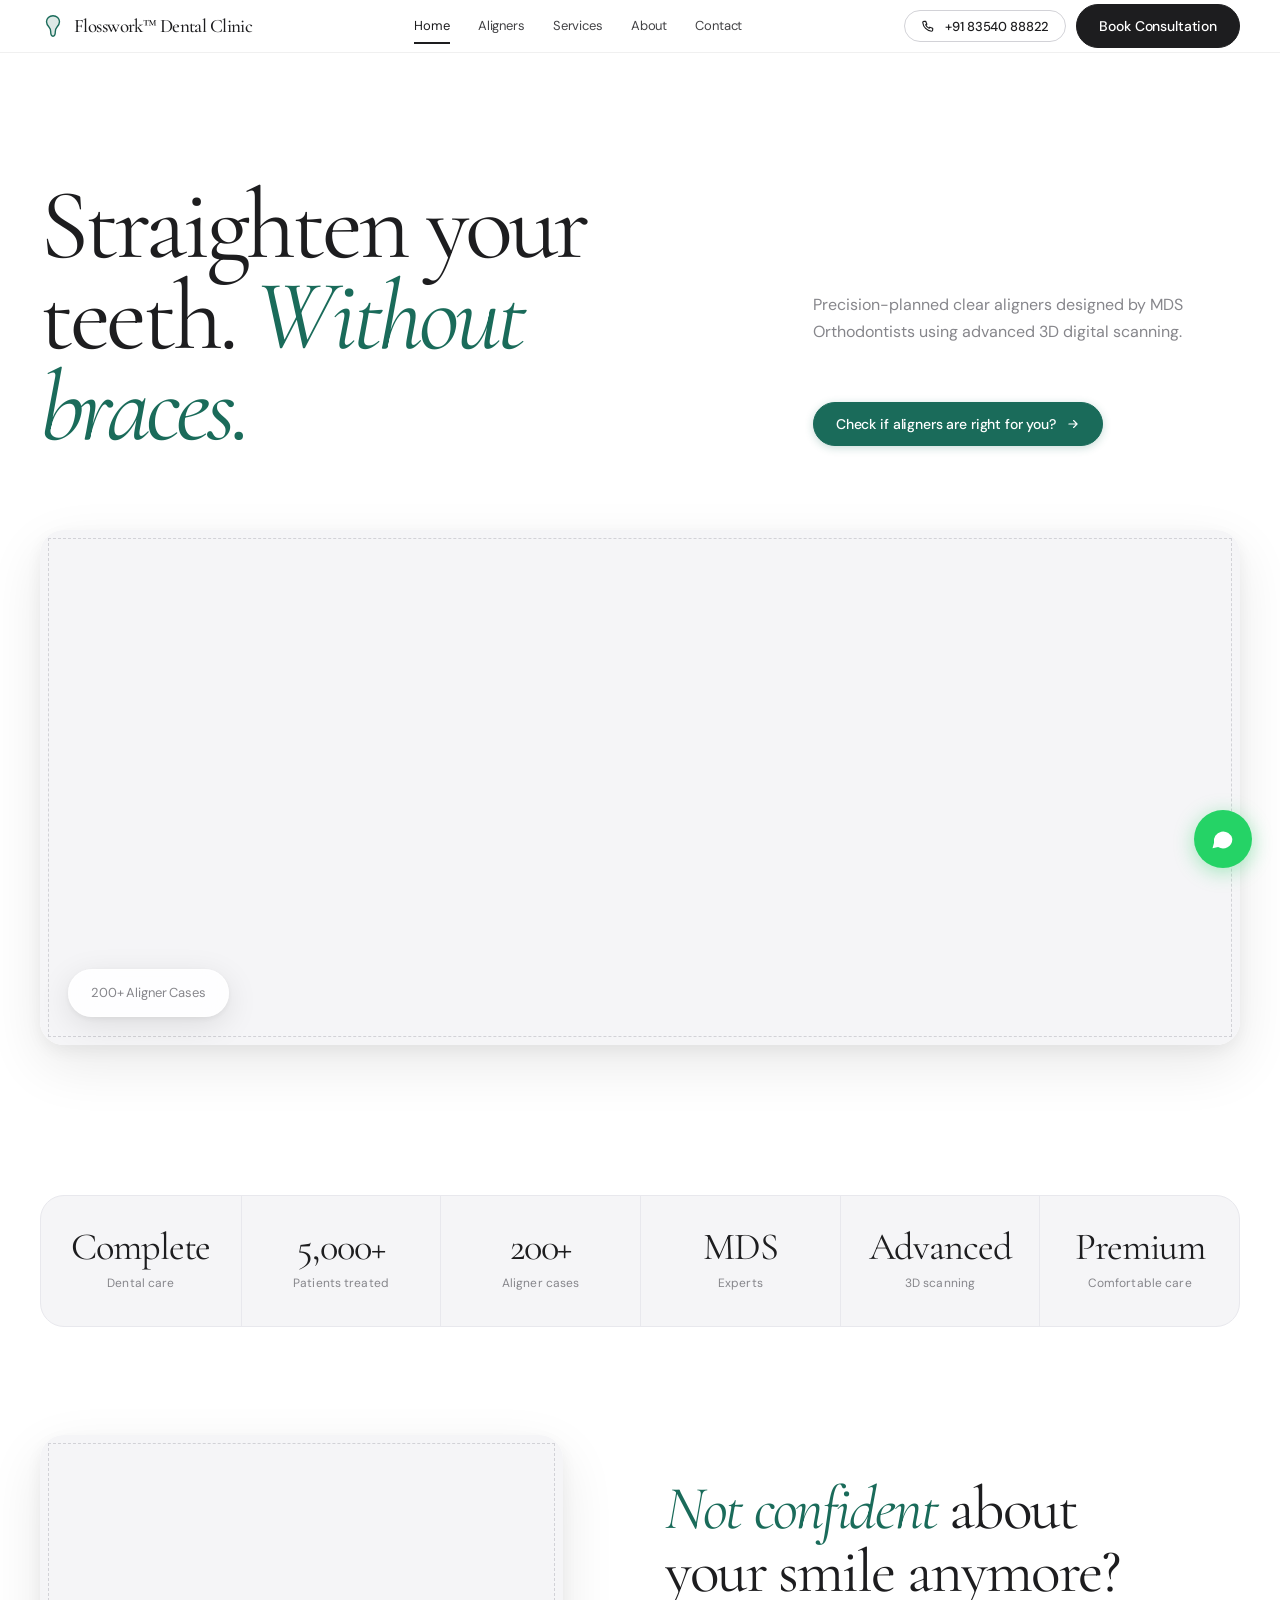
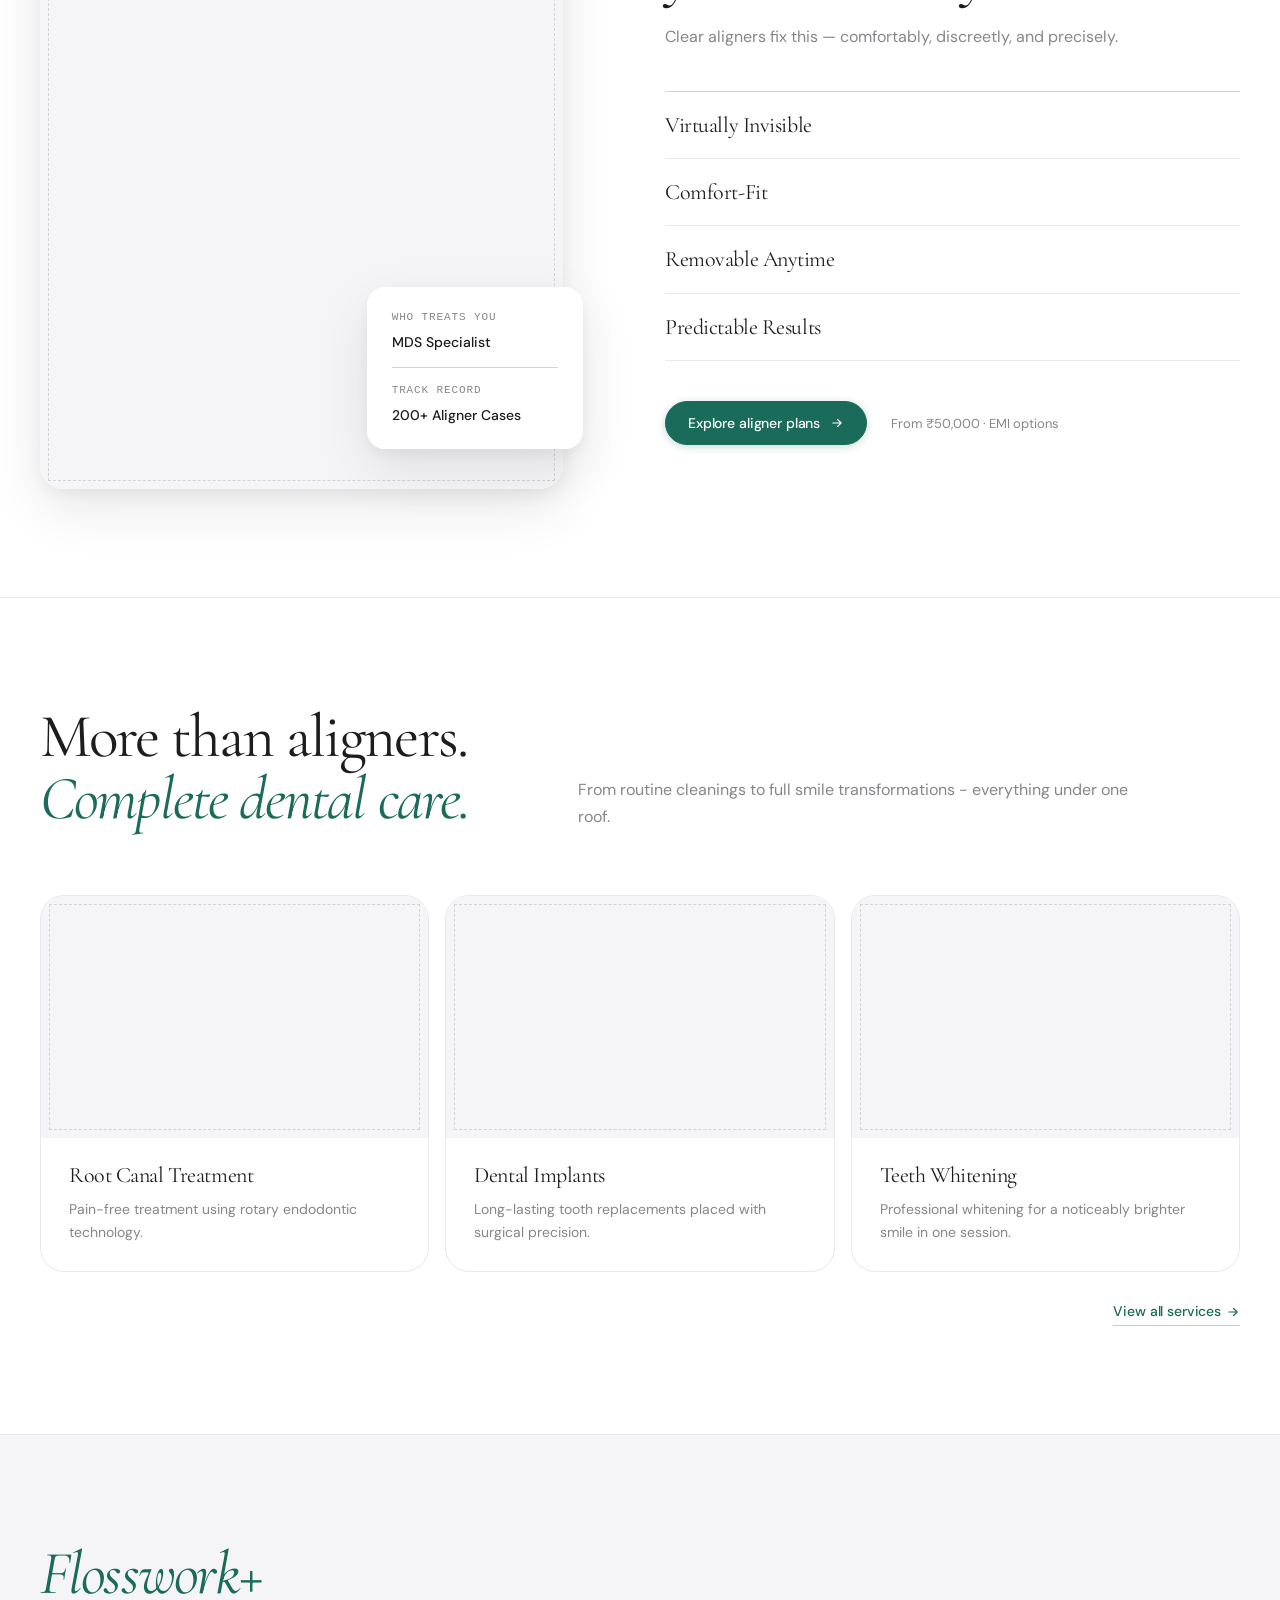
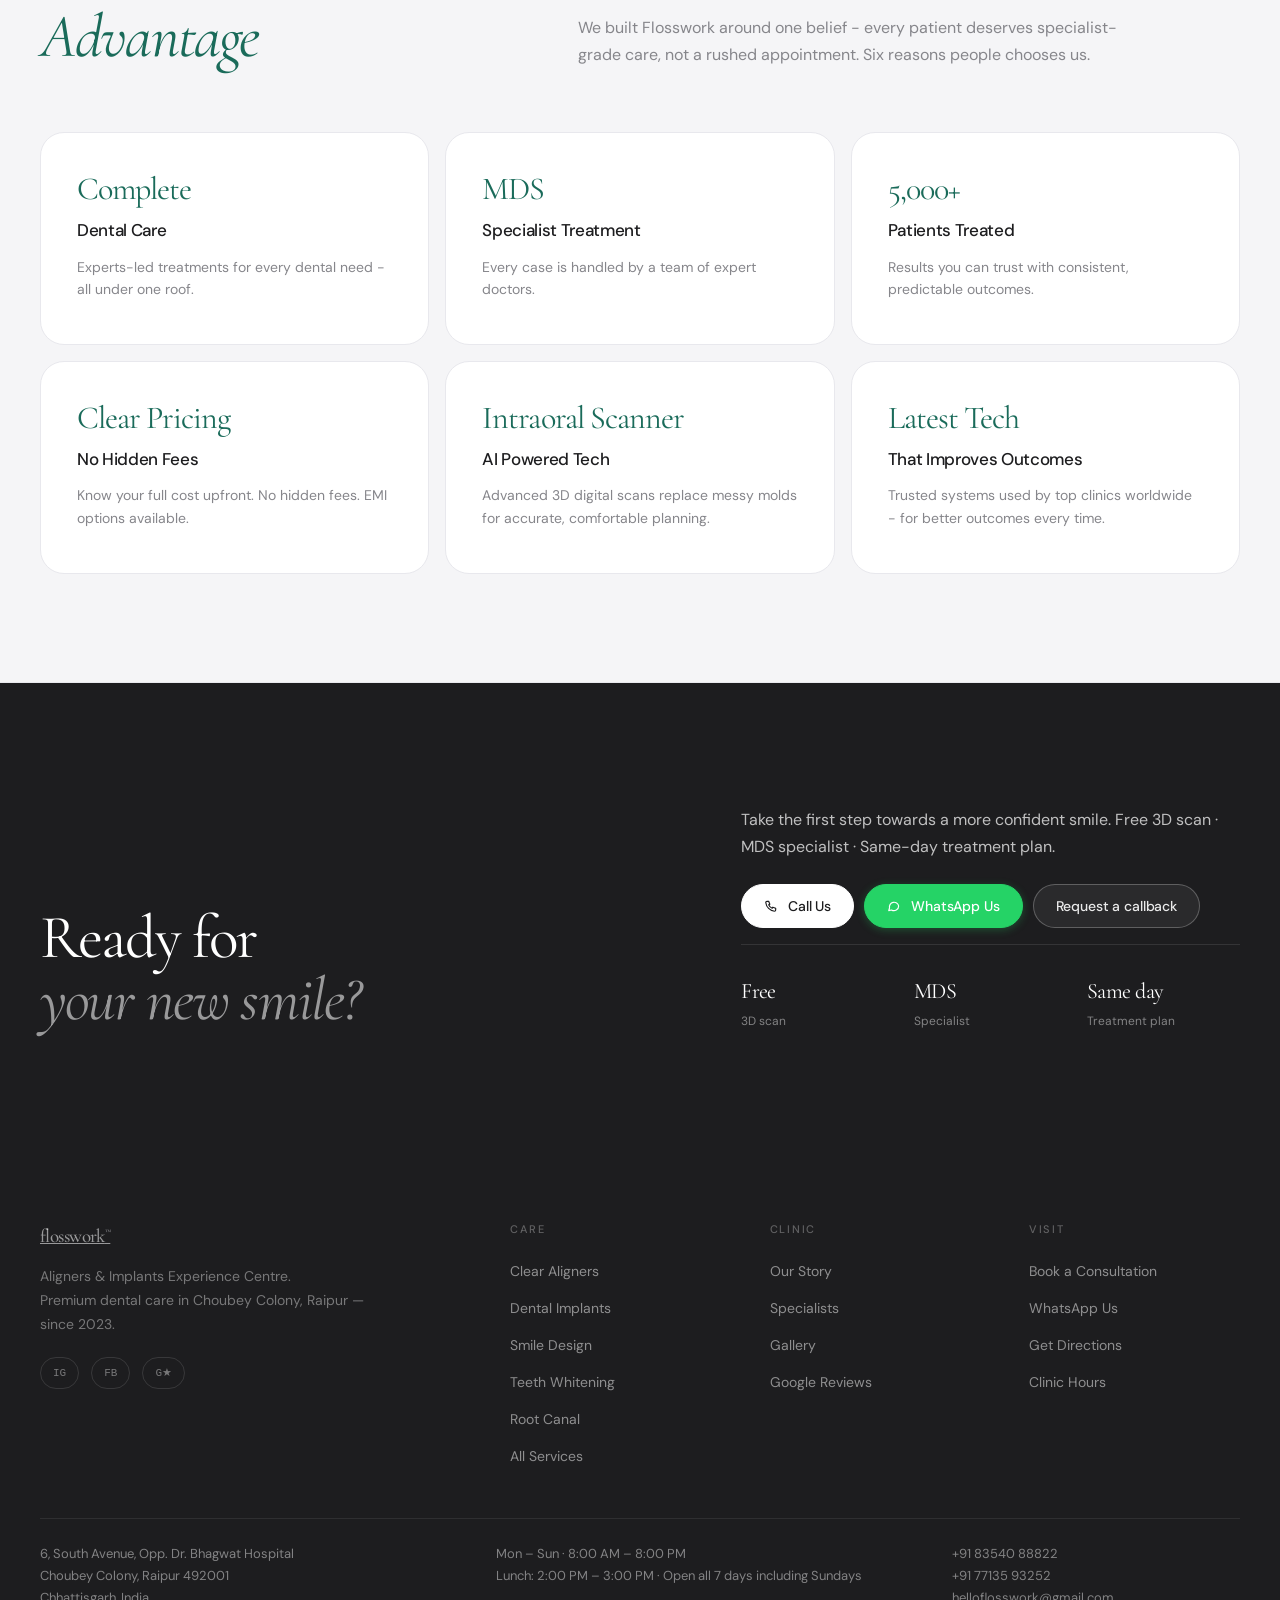
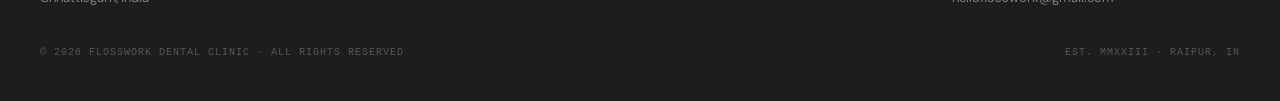
==== commit 5da1c327: "Add files via upload" ====
--- a/index.html
+++ b/index.html
@@ -1,527 +1,382 @@
-<!DOCTYPE html>
+<!doctype html>
 <html lang="en">
 <head>
-  <meta charset="UTF-8" />
-  <meta name="viewport" content="width=device-width, initial-scale=1.0" />
-  <meta name="description" content="Flosswork Dental Clinic — Premium clear aligner treatment with advanced digital scanning. Specialist-led care trusted by 5000+ patients. Plans from ₹50,000." />
-  <title>Flosswork Dental Clinic | Clear Aligners & Smile Design</title>
-  <link rel="preconnect" href="https://fonts.googleapis.com" />
-  <link rel="preconnect" href="https://fonts.gstatic.com" crossorigin />
-  <link href="https://fonts.googleapis.com/css2?family=Cormorant+Garamond:ital,wght@0,300;0,400;0,500;0,600;1,300;1,400&family=DM+Sans:wght@300;400;500;600&display=swap" rel="stylesheet" />
-  <link rel="stylesheet" href="styles.css" />
+  <meta charset="utf-8">
+  <meta name="viewport" content="width=device-width, initial-scale=1">
+  <meta http-equiv="X-UA-Compatible" content="IE=edge">
+
+  <!-- ── SEO META ── -->
+  <title>Flosswork Dental Clinic Raipur — Invisalign, Clear Aligners & MDS Specialists</title>
+  <meta name="description" content="Raipur's certified Invisalign & Toothsi provider. MDS specialists, 3D digital scanning, 5,000+ patients. Clear aligners from ₹50,000 with no-cost EMI. Book a free scan today.">
+  <meta name="robots" content="index, follow">
+  <link rel="canonical" href="https://www.flossworkdental.in/">
+
+  <!-- ── OPEN GRAPH ── -->
+  <meta property="og:type"        content="website">
+  <meta property="og:url"         content="https://www.flossworkdental.in/">
+  <meta property="og:title"       content="Flosswork Dental Clinic — Aligners & Implants, Raipur">
+  <meta property="og:description" content="Certified Invisalign & Toothsi provider in Raipur. MDS specialists, 3D scanning, 5,000+ patients treated. Free consultation.">
+  <meta property="og:image"       content="https://www.flossworkdental.in/images/og-homepage.jpg">
+  <meta property="og:locale"      content="en_IN">
+  <meta name="twitter:card"       content="summary_large_image">
+
+  <!-- ── PRELOAD HERO IMAGE ── -->
+  <link rel="preload" as="image" href="images/hero/hero-homepage.jpg">
+
+  <!-- ── FONTS ── -->
+  <link rel="preconnect" href="https://fonts.googleapis.com">
+  <link rel="preconnect" href="https://fonts.gstatic.com" crossorigin>
+  <link href="https://fonts.googleapis.com/css2?family=DM+Sans:opsz,wght@9..40,400;9..40,500;9..40,600&family=Cormorant+Garamond:ital,wght@0,400;0,500;1,400&display=swap" rel="stylesheet">
+
+  <!-- ── CSS ── -->
+  <link rel="stylesheet" href="css/base.css">
+  <link rel="stylesheet" href="css/home.css">
+  <link rel="stylesheet" href="css/apple.css">
+
+  <!-- ── SCHEMA — LocalBusiness + Dentist ── -->
+  <script type="application/ld+json">
+  {
+    "@context": "https://schema.org",
+    "@type": ["Dentist","LocalBusiness"],
+    "@id": "https://www.flossworkdental.in/#business",
+    "name": "Flosswork Dental Clinic",
+    "description": "Premium dental clinic in Raipur offering clear aligners, dental implants, smile design and specialist dentistry. Certified Invisalign and Toothsi provider.",
+    "url": "https://www.flossworkdental.in",
+    "logo": "https://www.flossworkdental.in/images/logos/flosswork-logo.png",
+    "image": "https://www.flossworkdental.in/images/hero/hero-homepage.jpg",
+    "telephone": "+918354088822",
+    "email": "helloflosswork@gmail.com",
+    "foundingDate": "2023",
+    "address": {
+      "@type": "PostalAddress",
+      "streetAddress": "6, South Avenue, Opp. Dr. Bhagwat Hospital",
+      "addressLocality": "Choubey Colony, Raipur",
+      "addressRegion": "Chhattisgarh",
+      "postalCode": "492001",
+      "addressCountry": "IN"
+    },
+    "geo": {
+      "@type": "GeoCoordinates",
+      "latitude": "21.2514",
+      "longitude": "81.6296"
+    },
+    "openingHoursSpecification": {
+      "@type": "OpeningHoursSpecification",
+      "dayOfWeek": ["Monday","Tuesday","Wednesday","Thursday","Friday","Saturday","Sunday"],
+      "opens": "10:00",
+      "closes": "20:00"
+    },
+    "aggregateRating": {
+      "@type": "AggregateRating",
+      "ratingValue": "4.9",
+      "reviewCount": "63",
+      "bestRating": "5"
+    },
+    "hasOfferCatalog": {
+      "@type": "OfferCatalog",
+      "name": "Dental Services",
+      "itemListElement": [
+        {"@type":"Offer","itemOffered":{"@type":"Service","name":"Clear Aligners","description":"Invisalign and Toothsi certified aligner treatment from ₹50,000"}},
+        {"@type":"Offer","itemOffered":{"@type":"Service","name":"Dental Implants","description":"Surgical precision implants from ₹35,000"}},
+        {"@type":"Offer","itemOffered":{"@type":"Service","name":"Smile Design","description":"Digital smile makeovers from ₹45,000"}}
+      ]
+    },
+    "priceRange": "₹₹",
+    "currenciesAccepted": "INR",
+    "paymentAccepted": "Cash, Card, UPI, EMI",
+    "sameAs": [
+      "https://share.google/SbuT7Ec2s7Q5kgoFc"
+    ]
+  }
+  </script>
+
+  <!-- ── GTM HEAD SNIPPET (populated by tracking.js) ── -->
 </head>
 <body>
 
-  <!-- ========== NAVBAR ========== -->
-  <header class="navbar" id="navbar">
-    <div class="nav-inner">
-      <a href="#" class="nav-logo" aria-label="Flosswork Dental Clinic Home">
-        <svg class="logo-icon" width="28" height="28" viewBox="0 0 28 28" fill="none" xmlns="http://www.w3.org/2000/svg">
-          <path d="M14 3C10 3 7 6 7 9.5C7 12 8.5 14 10 15.5C11 16.5 11.5 18 11.5 20C11.5 22.5 12.5 25 14 25C15.5 25 16.5 22.5 16.5 20C16.5 18 17 16.5 18 15.5C19.5 14 21 12 21 9.5C21 6 18 3 14 3Z" fill="currentColor" opacity="0.15"/>
-          <path d="M14 3C10 3 7 6 7 9.5C7 12 8.5 14 10 15.5C11 16.5 11.5 18 11.5 20C11.5 22.5 12.5 25 14 25C15.5 25 16.5 22.5 16.5 20C16.5 18 17 16.5 18 15.5C19.5 14 21 12 21 9.5C21 6 18 3 14 3Z" stroke="currentColor" stroke-width="1.5" fill="none"/>
-        </svg>
-        <span class="logo-text">Flosswork</span>
-      </a>
-
-      <nav class="nav-links" id="navLinks" aria-label="Main navigation">
-        <a href="#home" class="nav-link">Home</a>
-        <a href="#aligners" class="nav-link">Aligners</a>
-        <a href="#about" class="nav-link">About</a>
-        <a href="#contact" class="nav-link">Contact</a>
-        <a href="tel:+919999999999" class="nav-cta">Book Consultation</a>
-      </nav>
-
-      <button class="hamburger" id="hamburger" aria-label="Toggle menu" aria-expanded="false">
-        <span></span>
-        <span></span>
-        <span></span>
-      </button>
+  <noscript>
+    <div class="noscript-banner">
+      For the best experience, please enable JavaScript. Or call us directly:
+      <a href="tel:+918354088822">+91 83540 88822</a>
     </div>
-  </header>
-
-  <!-- Mobile Menu Overlay -->
-  <div class="mobile-menu" id="mobileMenu" aria-hidden="true">
-    <nav class="mobile-nav">
-      <a href="#home" class="mobile-nav-link" onclick="closeMobileMenu()">Home</a>
-      <a href="#aligners" class="mobile-nav-link" onclick="closeMobileMenu()">Aligners</a>
-      <a href="#about" class="mobile-nav-link" onclick="closeMobileMenu()">About</a>
-      <a href="#contact" class="mobile-nav-link" onclick="closeMobileMenu()">Contact</a>
-      <a href="tel:+919999999999" class="mobile-nav-cta" onclick="closeMobileMenu()">Book Consultation</a>
-    </nav>
+  </noscript>
+
+  <!-- NAV MOUNTS — filled immediately by layout.js below -->
+  <header id="fw-header" role="banner"></header>
+  <div id="nav-mobile" role="dialog" aria-modal="true" aria-label="Navigation menu"></div>
+
+  <!-- Sync scripts: run right after nav mounts exist in DOM, before <main> renders -->
+  <script src="js/content.js"></script>
+  <script src="js/layout.js"></script>
+
+  <main id="main-content">
+
+    <!-- ============================================================
+         § 1 — HERO
+    ============================================================ -->
+    <section class="section section--top home-hero" aria-labelledby="hero-h1">
+      <div class="wrap">
+
+        <!-- Headline + CTA -->
+        <div class="hero-copy reveal">
+          <div>
+            <h1 id="hero-h1" class="display">
+              Straighten your<br>teeth. <em>Without<br>braces.</em>
+            </h1>
+          </div>
+          <div class="hero-sub">
+            <p class="lead">
+              Precision-planned clear aligners designed by MDS Orthodontists using advanced 3D digital scanning.
+            </p>
+            <div class="hero-ctas">
+              <a href="contact.html" class="btn btn--primary" data-track="book_click">
+                Check if aligners are right for you?
+                <svg width="14" height="14" viewBox="0 0 24 24" fill="none" stroke="currentColor" stroke-width="2" stroke-linecap="round" stroke-linejoin="round" aria-hidden="true"><path d="M5 12h14M13 6l6 6-6 6"/></svg>
+              </a>
+            </div>
+          </div>
+        </div>
+
+        <!-- Hero image -->
+        <div class="hero-img-wrap reveal reveal-delay-1">
+          <!-- REPLACE: swap placeholder div with real <img> tag below -->
+          <!-- <img src="images/hero/hero-homepage.jpg" alt="Patient smiling after clear aligner treatment at Flosswork Dental Clinic Raipur" width="1320" height="566" style="width:100%;aspect-ratio:21/9;object-fit:cover" fetchpriority="high"> -->
+          <div class="placeholder" style="aspect-ratio:21/9"></div>
+
+          <!-- Floating card -->
+          <div class="hero-float" aria-label="Pricing information">
+            <span>200+ Aligner Cases</span>
+          </div>
+        </div>
+
+      </div>
+    </section>
+
+    <!-- ============================================================
+         § 2 — TRUST STRIP
+    ============================================================ -->
+        
+      <div class="wrap">
+        <div class="stats-strip reveal" role="list" aria-label="Clinic statistics">
+           <div class="stat-item" role="listitem">
+            <span class="stat-value">Complete</span>
+            <span class="stat-label">Dental care</span>
+          </div>
+          <div class="stat-item" role="listitem">
+            <span class="stat-value">5,000+</span>
+            <span class="stat-label">Patients treated</span>
+          </div>
+          
+           <div class="stat-item" role="listitem">
+            <span class="stat-value">200+</span>
+            <span class="stat-label">Aligner cases</span>
+          </div>
+
+          <div class="stat-item" role="listitem">
+            <span class="stat-value">MDS</span>
+            <span class="stat-label">Experts</span>
+          </div>
+          <div class="stat-item" role="listitem">
+            <span class="stat-value">Advanced</span>
+            <span class="stat-label">3D scanning</span>
+          </div>
+           <div class="stat-item" role="listitem">
+            <span class="stat-value">Premium</span>
+            <span class="stat-label">Comfortable care</span>
+          </div>
+        </div>
+      </div>
+
+    <!-- ============================================================
+         § 3 — ALIGNER SPOTLIGHT
+    ============================================================ -->
+    <section class="section section--top" id="aligners" aria-labelledby="spotlight-h2">
+      <div class="wrap">
+        <div class="spotlight-grid">
+
+          <!-- Image side -->
+          <div class="spotlight-visual reveal">
+            <div class="spotlight-visual-img-wrap">
+              <!-- REPLACE: <img src="images/hero/aligner-tray.jpg" alt="Flosswork clear aligner tray on 3D scan stage" width="600" height="750" style="width:100%;aspect-ratio:4/5;object-fit:cover" loading="lazy"> -->
+              <div class="placeholder" style="aspect-ratio:4/5"></div>
+            </div>
+            <div class="spotlight-float">
+              <span class="mono">Who treats you</span>
+              <strong>MDS Specialist</strong>
+              <div class="spotlight-float-divider"></div>
+              <span class="mono">Track record</span>
+              <strong>200+ Aligner Cases</strong>
+            </div>
+          </div>
+
+          <!-- Copy side -->
+          <div class="reveal reveal-delay-1">
+            <h2 id="spotlight-h2" class="h2">
+              <em>Not confident</em> about<br>your smile anymore?
+            </h2>
+            <p class="lead" style="margin-top:20px">
+              Clear aligners fix this — comfortably, discreetly, and precisely.
+            </p>
+
+            <ul class="feature-list">
+              <li class="feature-row">
+                <span class="feature-name">Virtually Invisible</span>
+              </li>
+              <li class="feature-row">
+                <span class="feature-name">Comfort-Fit</span>
+              </li>
+              <li class="feature-row">
+                <span class="feature-name">Removable Anytime</span>
+              </li>
+              <li class="feature-row">
+                <span class="feature-name">Predictable Results</span>
+              </li>
+            </ul>
+
+            <div class="spotlight-ctas">
+              <a href="aligners.html" class="btn btn--primary" data-track="book_click">
+                Explore aligner plans
+                <svg width="14" height="14" viewBox="0 0 24 24" fill="none" stroke="currentColor" stroke-width="2" stroke-linecap="round" stroke-linejoin="round" aria-hidden="true"><path d="M5 12h14M13 6l6 6-6 6"/></svg>
+              </a>
+              <span class="cta-note">From ₹50,000 · EMI options</span>
+            </div>
+          </div>
+
+        </div>
+      </div>
+    </section>
+
+    <!-- ============================================================
+         § 4 — SERVICES LIST
+    ============================================================ -->
+    <section class="section" id="services" aria-labelledby="services-h2">
+      <div class="wrap">
+        <div class="section-header reveal">
+          <div>
+            <h2 id="services-h2" class="h2">More than aligners.<br><em>Complete dental care.</em></h2>
+          </div>
+          <p class="lead">From routine cleanings to full smile transformations - everything under one roof.</p>
+        </div>
+
+        <div class="svc-card-grid">
+          <a href="services.html#rootcanal" class="svc-card reveal reveal-delay-1">
+            <div class="svc-card-img placeholder"></div>
+            <div class="svc-card-body">
+              <h3 class="svc-card-name">Root Canal Treatment</h3>
+              <p class="svc-card-desc">Pain-free treatment using rotary endodontic technology.</p>
+            </div>
+          </a>
+          <a href="services.html#implants" class="svc-card reveal reveal-delay-2">
+            <div class="svc-card-img placeholder"></div>
+            <div class="svc-card-body">
+              <h3 class="svc-card-name">Dental Implants</h3>
+              <p class="svc-card-desc">Long-lasting tooth replacements placed with surgical precision.</p>
+            </div>
+          </a>
+          <a href="services.html#whitening" class="svc-card reveal reveal-delay-3">
+            <div class="svc-card-img placeholder"></div>
+            <div class="svc-card-body">
+              <h3 class="svc-card-name">Teeth Whitening</h3>
+              <p class="svc-card-desc">Professional whitening for a noticeably brighter smile in one session.</p>
+            </div>
+          </a>
+        </div>
+
+        <div class="section-footer">
+          <a href="services.html" class="link">
+            View all services
+            <svg width="14" height="14" viewBox="0 0 24 24" fill="none" stroke="currentColor" stroke-width="2" stroke-linecap="round" stroke-linejoin="round" aria-hidden="true"><path d="M5 12h14M13 6l6 6-6 6"/></svg>
+          </a>
+        </div>
+      </div>
+    </section>
+
+    <!-- ============================================================
+         § 5 — FLOSSWORK+ ADVANTAGE
+    ============================================================ -->
+    <section class="section section--paper" id="advantage" aria-labelledby="advantage-h2">
+      <div class="wrap">
+        <div class="section-header">
+          <div>
+            <h2 id="advantage-h2" class="h2"><em>Flosswork+ Advantage</em></h2>
+          </div>
+          <p class="lead">We built Flosswork around one belief - every patient deserves specialist-grade care, not a rushed appointment. Six reasons people chooses us.</p>
+        </div>
+
+        <div class="advantage-grid">
+          <div class="advantage-card reveal reveal-delay-1">
+            <span class="advantage-stat">Complete</span>
+            <h3 class="advantage-title">Dental Care</h3>
+            <p class="advantage-desc">Experts-led treatments for every dental need - all under one roof.</p>
+          </div>
+          <div class="advantage-card reveal reveal-delay-2">
+            <span class="advantage-stat">MDS</span>
+            <h3 class="advantage-title">Specialist Treatment</h3>
+            <p class="advantage-desc">Every case is handled by a team of expert doctors.</p>
+          </div>
+          <div class="advantage-card reveal reveal-delay-3">
+            <span class="advantage-stat">5,000+</span>
+            <h3 class="advantage-title">Patients Treated</h3>
+            <p class="advantage-desc">Results you can trust with consistent, predictable outcomes.</p>
+          </div>
+          <div class="advantage-card reveal reveal-delay-4">
+            <span class="advantage-stat">Clear Pricing</span>
+            <h3 class="advantage-title">No Hidden Fees</h3>
+            <p class="advantage-desc">Know your full cost upfront. No hidden fees. EMI options available.</p>
+          </div>
+          <div class="advantage-card reveal reveal-delay-5">
+            <span class="advantage-stat">Intraoral Scanner</span>
+            <h3 class="advantage-title">AI Powered Tech</h3>
+            <p class="advantage-desc">Advanced 3D digital scans replace messy molds for accurate, comfortable planning.</p>
+          </div>
+          <div class="advantage-card reveal reveal-delay-6">
+            <span class="advantage-stat">Latest Tech</span>
+            <h3 class="advantage-title">That Improves Outcomes</h3>
+            <p class="advantage-desc">Trusted systems used by top clinics worldwide - for better outcomes every time.</p>
+          </div>
+        </div>
+      </div>
+    </section>
+
+    <!-- ============================================================
+         § 7 — FINAL CTA
+    ============================================================ -->
+    <!-- CTA MOUNT — layout.js injects the standard CTA here -->
+    <div id="fw-cta-mount"></div>
+
+  </main>
+
+  <!-- ── FOOTER — injected by components.js ── -->
+  <div id="fw-footer">
+    <!-- Noscript NAP fallback — critical for SEO when JS blocked -->
+    <noscript>
+      <footer style="background:#f9f8f6;border-top:1px solid #e0e6e6;padding:40px 20px;font-size:13px;color:#3d4a4a">
+        <strong>Flosswork Dental Clinic</strong><br>
+        6, South Avenue, Opp. Dr. Bhagwat Hospital, Choubey Colony, Raipur, Chhattisgarh 492001<br>
+        Phone: <a href="tel:+918354088822">+91 83540 88822</a> |
+        Email: helloflosswork@gmail.com |
+        Hours: Mon–Sun 8:00 AM – 8:00 PM
+      </footer>
+    </noscript>
   </div>
 
-  <main>
-
-    <!-- ========== HERO ========== -->
-    <section class="hero" id="home">
-      <div class="hero-inner">
-        <div class="hero-content">
-          <div class="hero-badge">
-            <span class="badge-dot"></span>
-            Accepting new patients
-          </div>
-          <h1 class="hero-headline">
-            Straighten your teeth.<br />
-            <em>Without anyone noticing.</em>
-          </h1>
-          <p class="hero-sub">
-            Precision-planned clear aligners using advanced digital scanning — designed around your life, not around brackets and wires.
-          </p>
-          <p class="hero-price">Plans starting from <strong>₹50,000</strong> &nbsp;·&nbsp; Easy EMI available</p>
-          <div class="hero-actions">
-            <a href="#quiz" class="btn btn-primary">Check if aligners are right for you</a>
-            <a href="tel:+919999999999" class="btn btn-ghost">Book a Consultation</a>
-          </div>
-        </div>
-
-        <div class="hero-visual">
-          <div class="hero-img-wrap">
-            <img
-              src="https://images.unsplash.com/photo-1606811841689-23dfddce3e95?w=700&q=80"
-              alt="Woman confidently holding a clear dental aligner"
-              class="hero-img"
-              loading="eager"
-            />
-            <div class="hero-pill">
-              <svg width="16" height="16" viewBox="0 0 16 16" fill="none"><circle cx="8" cy="8" r="8" fill="#22c55e" opacity="0.2"/><circle cx="8" cy="8" r="4" fill="#22c55e"/></svg>
-              5,000+ smiles transformed
-            </div>
-          </div>
-        </div>
-      </div>
-
-      <!-- Trust Bar -->
-      <div class="trust-bar">
-        <div class="trust-bar-inner">
-          <div class="trust-item">
-            <span class="trust-number">5,000+</span>
-            <span class="trust-label">Patients Treated</span>
-          </div>
-          <div class="trust-divider"></div>
-          <div class="trust-item">
-            <span class="trust-number">Digital</span>
-            <span class="trust-label">3D Scanning</span>
-          </div>
-          <div class="trust-divider"></div>
-          <div class="trust-item">
-            <span class="trust-number">Specialist</span>
-            <span class="trust-label">Led Care</span>
-          </div>
-          <div class="trust-divider"></div>
-          <div class="trust-item">
-            <span class="trust-number">EMI</span>
-            <span class="trust-label">Options Available</span>
-          </div>
-        </div>
-      </div>
-    </section>
-
-    <!-- ========== BENEFITS / NOT CONFIDENT ========== -->
-    <section class="benefits" id="aligners">
-      <div class="section-inner">
-        <div class="section-label">Why Clear Aligners</div>
-        <h2 class="section-headline">Not confident about your smile?</h2>
-        <p class="section-sub">Crowded, spaced, or misaligned teeth can be corrected comfortably with clear aligners — no metal, no fuss.</p>
-
-        <div class="benefits-grid">
-          <div class="benefit-card">
-            <div class="benefit-icon">
-              <svg width="32" height="32" viewBox="0 0 32 32" fill="none"><path d="M16 4C9.373 4 4 9.373 4 16s5.373 12 12 12 12-5.373 12-12S22.627 4 16 4z" stroke="currentColor" stroke-width="1.5" fill="none" opacity="0.3"/><path d="M16 10a2 2 0 100 4 2 2 0 000-4zM13 20c0-1.657 1.343-3 3-3s3 1.343 3 3" stroke="currentColor" stroke-width="1.5" stroke-linecap="round" fill="none"/></svg>
-            </div>
-            <h3 class="benefit-title">Invisible</h3>
-            <p class="benefit-desc">Hardly noticeable in daily life. Wear them at work, social events, anywhere — with total confidence.</p>
-          </div>
-
-          <div class="benefit-card">
-            <div class="benefit-icon">
-              <svg width="32" height="32" viewBox="0 0 32 32" fill="none"><path d="M8 16c0-4.418 3.582-8 8-8s8 3.582 8 8-3.582 8-8 8-8-3.582-8-8z" stroke="currentColor" stroke-width="1.5" fill="none" opacity="0.3"/><path d="M12 16.5l2.5 2.5 5.5-5.5" stroke="currentColor" stroke-width="1.5" stroke-linecap="round" stroke-linejoin="round"/></svg>
-            </div>
-            <h3 class="benefit-title">Comfortable</h3>
-            <p class="benefit-desc">No wires, no irritation. Smooth, custom-fit aligners designed to move your teeth gently and precisely.</p>
-          </div>
-
-          <div class="benefit-card">
-            <div class="benefit-icon">
-              <svg width="32" height="32" viewBox="0 0 32 32" fill="none"><rect x="8" y="10" width="16" height="12" rx="2" stroke="currentColor" stroke-width="1.5" fill="none" opacity="0.3"/><path d="M12 10V8a4 4 0 018 0v2" stroke="currentColor" stroke-width="1.5" stroke-linecap="round" fill="none"/></svg>
-            </div>
-            <h3 class="benefit-title">Removable</h3>
-            <p class="benefit-desc">Eat what you love, clean with ease. Simply remove your aligners at meals and put them back after.</p>
-          </div>
-        </div>
-      </div>
-    </section>
-
-    <!-- ========== BEFORE / AFTER ========== -->
-    <section class="results" id="results">
-      <div class="section-inner">
-        <div class="section-label">Patient Outcomes</div>
-        <h2 class="section-headline">Real results you can see.<br /><em>Confidence you can feel.</em></h2>
-        <p class="section-sub">Every smile is unique. See what our patients have achieved with precision aligner treatment at Flosswork.</p>
-
-        <div class="before-after-grid">
-
-          <div class="ba-card">
-            <div class="ba-slider" id="slider1">
-              <div class="ba-before">
-                <img src="https://images.unsplash.com/photo-1588776814546-1ffcf47267a5?w=600&q=80" alt="Before aligner treatment — crowded teeth" class="ba-img" />
-                <span class="ba-tag ba-tag-before">Before</span>
-              </div>
-              <div class="ba-after" style="width:50%">
-                <img src="https://images.unsplash.com/photo-1598440947619-2c35fc9aa908?w=600&q=80" alt="After aligner treatment — aligned smile" class="ba-img" />
-                <span class="ba-tag ba-tag-after">After</span>
-              </div>
-              <div class="ba-handle" role="slider" aria-label="Before and after slider" aria-valuenow="50">
-                <div class="ba-handle-circle">
-                  <svg width="18" height="18" viewBox="0 0 18 18" fill="none"><path d="M6 9l-3 3 3 3M12 9l3 3-3 3M3 12h12" stroke="white" stroke-width="1.5" stroke-linecap="round" stroke-linejoin="round"/></svg>
-                </div>
-              </div>
-            </div>
-            <p class="ba-caption">Crowding correction · 14 months</p>
-          </div>
-
-          <div class="ba-card">
-            <div class="ba-slider" id="slider2">
-              <div class="ba-before">
-                <img src="https://images.unsplash.com/photo-1588776814546-1ffcf47267a5?w=600&q=80" alt="Before aligner treatment — spacing issue" class="ba-img" />
-                <span class="ba-tag ba-tag-before">Before</span>
-              </div>
-              <div class="ba-after" style="width:50%">
-                <img src="https://images.unsplash.com/photo-1598440947619-2c35fc9aa908?w=600&q=80" alt="After aligner treatment — closed spacing" class="ba-img" />
-                <span class="ba-tag ba-tag-after">After</span>
-              </div>
-              <div class="ba-handle" role="slider" aria-label="Before and after slider" aria-valuenow="50">
-                <div class="ba-handle-circle">
-                  <svg width="18" height="18" viewBox="0 0 18 18" fill="none"><path d="M6 9l-3 3 3 3M12 9l3 3-3 3M3 12h12" stroke="white" stroke-width="1.5" stroke-linecap="round" stroke-linejoin="round"/></svg>
-                </div>
-              </div>
-            </div>
-            <p class="ba-caption">Spacing & alignment · 10 months</p>
-          </div>
-
-        </div>
-
-        <p class="results-note">Results vary by case. A personalised treatment plan is created after your digital scan consultation.</p>
-      </div>
-    </section>
-
-    <!-- ========== HOW IT WORKS ========== -->
-    <section class="how-it-works" id="process">
-      <div class="section-inner">
-        <div class="section-label">The Process</div>
-        <h2 class="section-headline">A simple 3-step journey<br />to your new smile</h2>
-
-        <div class="steps-track">
-          <div class="step">
-            <div class="step-number">01</div>
-            <div class="step-content">
-              <h3 class="step-title">Scan your teeth digitally</h3>
-              <p class="step-desc">We use a state-of-the-art intraoral scanner — no messy impressions. Your teeth are mapped in precise 3D within minutes.</p>
-            </div>
-          </div>
-          <div class="step-connector" aria-hidden="true"></div>
-          <div class="step">
-            <div class="step-number">02</div>
-            <div class="step-content">
-              <h3 class="step-title">Get a precise smile plan</h3>
-              <p class="step-desc">Your specialist designs a custom digital treatment plan. You'll see your projected result before a single aligner is made.</p>
-            </div>
-          </div>
-          <div class="step-connector" aria-hidden="true"></div>
-          <div class="step">
-            <div class="step-number">03</div>
-            <div class="step-content">
-              <h3 class="step-title">Start your aligner journey</h3>
-              <p class="step-desc">Receive your custom aligners and wear them through your transformation — with regular specialist check-ins at every stage.</p>
-            </div>
-          </div>
-        </div>
-
-        <div class="how-cta">
-          <a href="#quiz" class="btn btn-primary">Check if you're a candidate</a>
-        </div>
-      </div>
-    </section>
-
-    <!-- ========== MORE THAN JUST ALIGNERS / SERVICES ========== -->
-    <section class="services" id="services">
-      <div class="section-inner">
-        <div class="section-label">Full-Spectrum Care</div>
-        <h2 class="section-headline">More than just aligners</h2>
-        <p class="section-sub">Complete dental care under one roof — from routine check-ups to smile design.</p>
-
-        <div class="services-grid">
-          <div class="service-card">
-            <div class="service-img-wrap">
-              <img src="https://images.unsplash.com/photo-1629909614318-c5b6b7cf5e5b?w=500&q=80" alt="Teeth whitening treatment at Flosswork" loading="lazy" />
-            </div>
-            <div class="service-info">
-              <h3>Teeth Whitening</h3>
-              <p>Professional-grade whitening for a noticeably brighter smile in a single session.</p>
-            </div>
-          </div>
-
-          <div class="service-card">
-            <div class="service-img-wrap">
-              <img src="https://images.unsplash.com/photo-1606811971618-4486d14f3f99?w=500&q=80" alt="Smile design and veneers at Flosswork" loading="lazy" />
-            </div>
-            <div class="service-info">
-              <h3>Smile Design</h3>
-              <p>Digitally planned smile makeovers — veneers, bonding, and more, crafted for your face.</p>
-            </div>
-          </div>
-
-          <div class="service-card">
-            <div class="service-img-wrap">
-              <img src="https://images.unsplash.com/photo-1588776814546-1ffcf47267a5?w=500&q=80" alt="Dental implants and restorations" loading="lazy" />
-            </div>
-            <div class="service-info">
-              <h3>Implants</h3>
-              <p>Long-lasting tooth replacements placed with surgical precision and aesthetic care.</p>
-            </div>
-          </div>
-
-          <div class="service-card">
-            <div class="service-img-wrap">
-              <img src="https://images.unsplash.com/photo-1598440947619-2c35fc9aa908?w=500&q=80" alt="Preventive dental care and check-ups" loading="lazy" />
-            </div>
-            <div class="service-info">
-              <h3>Preventive Care</h3>
-              <p>Regular scaling, cleaning, and oral health assessments to keep your teeth in peak condition.</p>
-            </div>
-          </div>
-
-          <div class="service-card">
-            <div class="service-img-wrap">
-              <img src="https://images.unsplash.com/photo-1609840114035-3c981b782dfe?w=500&q=80" alt="Root canal treatment" loading="lazy" />
-            </div>
-            <div class="service-info">
-              <h3>Root Canal</h3>
-              <p>Pain-free, single-session root canal treatments using rotary endodontic technology.</p>
-            </div>
-          </div>
-
-          <div class="service-card service-card-cta">
-            <div class="service-cta-inner">
-              <span>Explore all treatments</span>
-              <svg width="20" height="20" viewBox="0 0 20 20" fill="none"><path d="M4 10h12M10 4l6 6-6 6" stroke="currentColor" stroke-width="1.5" stroke-linecap="round" stroke-linejoin="round"/></svg>
-            </div>
-          </div>
-        </div>
-      </div>
-    </section>
-
-    <!-- ========== TECHNOLOGY ========== -->
-    <section class="technology" id="technology">
-      <div class="section-inner">
-        <div class="section-label">Our Technology</div>
-        <h2 class="section-headline">Advanced technology for more<br />accurate, predictable results</h2>
-        <p class="section-sub">Every treatment decision at Flosswork is backed by precise digital data — not guesswork.</p>
-
-        <div class="tech-grid">
-          <div class="tech-card">
-            <div class="tech-icon">
-              <svg width="36" height="36" viewBox="0 0 36 36" fill="none"><rect x="4" y="8" width="28" height="20" rx="3" stroke="currentColor" stroke-width="1.5" fill="none"/><path d="M12 18l4 4 8-8" stroke="currentColor" stroke-width="1.5" stroke-linecap="round" stroke-linejoin="round"/></svg>
-            </div>
-            <h3>3D Intraoral Scanner</h3>
-            <p>Captures your full dental arch in under 3 minutes. No impressions, no discomfort — just precise digital models.</p>
-          </div>
-
-          <div class="tech-card">
-            <div class="tech-icon">
-              <svg width="36" height="36" viewBox="0 0 36 36" fill="none"><circle cx="18" cy="18" r="10" stroke="currentColor" stroke-width="1.5" fill="none"/><path d="M18 12v6l4 4" stroke="currentColor" stroke-width="1.5" stroke-linecap="round"/></svg>
-            </div>
-            <h3>Digital Smile Preview</h3>
-            <p>See your projected end result before treatment begins — so you know exactly what you're signing up for.</p>
-          </div>
-
-          <div class="tech-card">
-            <div class="tech-icon">
-              <svg width="36" height="36" viewBox="0 0 36 36" fill="none"><path d="M18 4L4 12v12l14 8 14-8V12L18 4z" stroke="currentColor" stroke-width="1.5" fill="none"/><path d="M18 4v20M4 12l14 8 14-8" stroke="currentColor" stroke-width="1.5" stroke-linecap="round" fill="none" opacity="0.5"/></svg>
-            </div>
-            <h3>Precision-Fit Aligners</h3>
-            <p>Each aligner is manufactured to sub-millimetre accuracy, delivering consistent and predictable tooth movement.</p>
-          </div>
-        </div>
-      </div>
-    </section>
-
-    <!-- ========== DOCTOR SECTION ========== -->
-    <section class="doctors" id="about">
-      <div class="section-inner">
-        <div class="section-label">Meet Your Specialists</div>
-        <h2 class="section-headline">Precision-driven care.<br /><em>Personally delivered.</em></h2>
-        <p class="section-sub">Every treatment is planned with accuracy and attention to detail, using advanced digital tools to ensure predictable results.</p>
-
-        <div class="doctors-grid">
-          <div class="doctor-card">
-            <div class="doctor-img-wrap">
-              <img src="https://images.unsplash.com/photo-1612349317150-e413f6a5b16d?w=400&q=80" alt="Lead dental specialist at Flosswork" loading="lazy" />
-            </div>
-            <div class="doctor-info">
-              <h3 class="doctor-name">Dr. [Your Name]</h3>
-              <span class="doctor-role">MDS — Orthodontics</span>
-              <p class="doctor-bio">X years of experience in orthodontics and aligner therapy. Trained at [Institution]. Specialist in digital smile planning.</p>
-            </div>
-          </div>
-
-          <div class="doctor-card">
-            <div class="doctor-img-wrap">
-              <img src="https://images.unsplash.com/photo-1559839734-2b71ea197ec2?w=400&q=80" alt="Restorative dental specialist at Flosswork" loading="lazy" />
-            </div>
-            <div class="doctor-info">
-              <h3 class="doctor-name">Dr. [Your Name]</h3>
-              <span class="doctor-role">BDS — Restorative & Aesthetic</span>
-              <p class="doctor-bio">Focused on smile design and aesthetic dentistry. Expert in aligner-supported smile transformations.</p>
-            </div>
-          </div>
-        </div>
-      </div>
-    </section>
-
-    <!-- ========== PRICING ========== -->
-    <section class="pricing" id="pricing">
-      <div class="section-inner">
-        <div class="section-label">Investment in Your Smile</div>
-        <h2 class="section-headline">Transparent pricing.<br />No surprises.</h2>
-        <p class="section-sub">Straightforward plans that fit your case and your budget — with zero hidden charges.</p>
-
-        <div class="pricing-grid">
-          <div class="pricing-card">
-            <div class="pricing-tier">Essentials</div>
-            <div class="pricing-amount">₹50,000</div>
-            <div class="pricing-freq">starting from</div>
-            <ul class="pricing-features">
-              <li>Digital scan + consultation</li>
-              <li>Custom aligner sets</li>
-              <li>Specialist monitoring</li>
-              <li>1 set of refiners included</li>
-            </ul>
-            <a href="#contact" class="btn btn-outline">Get started</a>
-          </div>
-
-          <div class="pricing-card pricing-card-featured">
-            <div class="pricing-badge">Most Popular</div>
-            <div class="pricing-tier">Premium</div>
-            <div class="pricing-amount">₹90,000</div>
-            <div class="pricing-freq">starting from</div>
-            <ul class="pricing-features">
-              <li>Everything in Essentials</li>
-              <li>Comprehensive treatment plan</li>
-              <li>Unlimited refiners</li>
-              <li>Priority appointment access</li>
-              <li>Retainers included</li>
-            </ul>
-            <a href="#contact" class="btn btn-primary">Get started</a>
-          </div>
-        </div>
-
-        <div class="emi-banner">
-          <svg width="20" height="20" viewBox="0 0 20 20" fill="none"><rect x="2" y="5" width="16" height="12" rx="2" stroke="currentColor" stroke-width="1.5" fill="none"/><path d="M2 9h16" stroke="currentColor" stroke-width="1.5"/><circle cx="6" cy="13" r="1" fill="currentColor"/></svg>
-          Easy EMI options available &nbsp;·&nbsp; No-cost EMI on select cards &nbsp;·&nbsp; Speak to us for details
-        </div>
-      </div>
-    </section>
-
-    <!-- ========== CTA QUIZ SECTION ========== -->
-    <section class="cta-quiz" id="quiz">
-      <div class="section-inner">
-        <div class="quiz-card">
-          <div class="quiz-content">
-            <div class="section-label light">Quick Check</div>
-            <h2 class="quiz-headline">Find out if aligners<br />will work for you</h2>
-            <p class="quiz-sub">Answer 3 quick questions and we'll let you know if you're a good candidate — no commitment required.</p>
-            <a href="https://wa.me/919999999999?text=Hi%2C%20I'd%20like%20to%20know%20if%20aligners%20are%20right%20for%20me" class="btn btn-white" target="_blank" rel="noopener noreferrer">
-              <svg width="20" height="20" viewBox="0 0 24 24" fill="currentColor"><path d="M17.472 14.382c-.297-.149-1.758-.867-2.03-.967-.273-.099-.471-.148-.67.15-.197.297-.767.966-.94 1.164-.173.199-.347.223-.644.075-.297-.15-1.255-.463-2.39-1.475-.883-.788-1.48-1.761-1.653-2.059-.173-.297-.018-.458.13-.606.134-.133.298-.347.446-.52.149-.174.198-.298.298-.497.099-.198.05-.371-.025-.52-.075-.149-.669-1.612-.916-2.207-.242-.579-.487-.5-.669-.51-.173-.008-.371-.01-.57-.01-.198 0-.52.074-.792.372-.272.297-1.04 1.016-1.04 2.479 0 1.462 1.065 2.875 1.213 3.074.149.198 2.096 3.2 5.077 4.487.709.306 1.262.489 1.694.625.712.227 1.36.195 1.871.118.571-.085 1.758-.719 2.006-1.413.248-.694.248-1.289.173-1.413-.074-.124-.272-.198-.57-.347m-5.421 7.403h-.004a9.87 9.87 0 01-5.031-1.378l-.361-.214-3.741.982.998-3.648-.235-.374a9.86 9.86 0 01-1.51-5.26c.001-5.45 4.436-9.884 9.888-9.884 2.64 0 5.122 1.03 6.988 2.898a9.825 9.825 0 012.893 6.994c-.003 5.45-4.437 9.884-9.885 9.884m8.413-18.297A11.815 11.815 0 0012.05 0C5.495 0 .16 5.335.157 11.892c0 2.096.547 4.142 1.588 5.945L.057 24l6.305-1.654a11.882 11.882 0 005.683 1.448h.005c6.554 0 11.89-5.335 11.893-11.893a11.821 11.821 0 00-3.48-8.413z"/></svg>
-              Chat on WhatsApp
-            </a>
-          </div>
-        </div>
-      </div>
-    </section>
-
-    <!-- ========== FINAL CTA / CONTACT ========== -->
-    <section class="contact-cta" id="contact">
-      <div class="section-inner">
-        <div class="section-label">Get in Touch</div>
-        <h2 class="section-headline">Start your smile<br />transformation today</h2>
-        <p class="section-sub">Visit us, call us, or drop a message on WhatsApp. We're here to answer every question.</p>
-
-        <div class="contact-grid">
-          <a href="https://maps.google.com" target="_blank" rel="noopener noreferrer" class="contact-card" aria-label="Get directions to Flosswork">
-            <div class="contact-icon">
-              <svg width="28" height="28" viewBox="0 0 28 28" fill="none"><path d="M14 2C9.582 2 6 5.582 6 10c0 6.627 8 16 8 16s8-9.373 8-16c0-4.418-3.582-8-8-8z" stroke="currentColor" stroke-width="1.5" fill="none"/><circle cx="14" cy="10" r="3" stroke="currentColor" stroke-width="1.5" fill="none"/></svg>
-            </div>
-            <h3>Find Us</h3>
-            <p>[Your clinic address, City]</p>
-            <span class="contact-link">Open in Maps →</span>
-          </a>
-
-          <a href="https://wa.me/919999999999" target="_blank" rel="noopener noreferrer" class="contact-card" aria-label="Chat on WhatsApp">
-            <div class="contact-icon whatsapp-icon">
-              <svg width="28" height="28" viewBox="0 0 24 24" fill="currentColor"><path d="M17.472 14.382c-.297-.149-1.758-.867-2.03-.967-.273-.099-.471-.148-.67.15-.197.297-.767.966-.94 1.164-.173.199-.347.223-.644.075-.297-.15-1.255-.463-2.39-1.475-.883-.788-1.48-1.761-1.653-2.059-.173-.297-.018-.458.13-.606.134-.133.298-.347.446-.52.149-.174.198-.298.298-.497.099-.198.05-.371-.025-.52-.075-.149-.669-1.612-.916-2.207-.242-.579-.487-.5-.669-.51-.173-.008-.371-.01-.57-.01-.198 0-.52.074-.792.372-.272.297-1.04 1.016-1.04 2.479 0 1.462 1.065 2.875 1.213 3.074.149.198 2.096 3.2 5.077 4.487.709.306 1.262.489 1.694.625.712.227 1.36.195 1.871.118.571-.085 1.758-.719 2.006-1.413.248-.694.248-1.289.173-1.413-.074-.124-.272-.198-.57-.347m-5.421 7.403h-.004a9.87 9.87 0 01-5.031-1.378l-.361-.214-3.741.982.998-3.648-.235-.374a9.86 9.86 0 01-1.51-5.26c.001-5.45 4.436-9.884 9.888-9.884 2.64 0 5.122 1.03 6.988 2.898a9.825 9.825 0 012.893 6.994c-.003 5.45-4.437 9.884-9.885 9.884m8.413-18.297A11.815 11.815 0 0012.05 0C5.495 0 .16 5.335.157 11.892c0 2.096.547 4.142 1.588 5.945L.057 24l6.305-1.654a11.882 11.882 0 005.683 1.448h.005c6.554 0 11.89-5.335 11.893-11.893a11.821 11.821 0 00-3.48-8.413z"/></svg>
-            </div>
-            <h3>WhatsApp</h3>
-            <p>Chat with our team instantly</p>
-            <span class="contact-link">Start a chat →</span>
-          </a>
-
-          <a href="tel:+919999999999" class="contact-card" aria-label="Call Flosswork Dental Clinic">
-            <div class="contact-icon">
-              <svg width="28" height="28" viewBox="0 0 28 28" fill="none"><path d="M5 5h6l2 5-3 1.5a14 14 0 007.5 7.5L19 16l5 2v6a2 2 0 01-2 2C9.954 26 2 18.046 2 7a2 2 0 012-2z" stroke="currentColor" stroke-width="1.5" fill="none" stroke-linecap="round" stroke-linejoin="round"/></svg>
-            </div>
-            <h3>Call Us</h3>
-            <p>+91 99999 99999</p>
-            <span class="contact-link">Call now →</span>
-          </a>
-        </div>
-      </div>
-    </section>
-
-  </main>
-
-  <!-- ========== FOOTER ========== -->
-  <footer class="footer">
-    <div class="footer-inner">
-      <div class="footer-brand">
-        <a href="#" class="nav-logo footer-logo">
-          <svg class="logo-icon" width="24" height="24" viewBox="0 0 28 28" fill="none"><path d="M14 3C10 3 7 6 7 9.5C7 12 8.5 14 10 15.5C11 16.5 11.5 18 11.5 20C11.5 22.5 12.5 25 14 25C15.5 25 16.5 22.5 16.5 20C16.5 18 17 16.5 18 15.5C19.5 14 21 12 21 9.5C21 6 18 3 14 3Z" stroke="currentColor" stroke-width="1.5" fill="none"/></svg>
-          <span class="logo-text">Flosswork</span>
-        </a>
-        <p class="footer-tagline">Premium dental care in [City].<br />Clear aligners. Smile design. Modern dentistry.</p>
-      </div>
-
-      <div class="footer-links">
-        <div class="footer-col">
-          <h4>Treatments</h4>
-          <a href="#aligners">Clear Aligners</a>
-          <a href="#services">Teeth Whitening</a>
-          <a href="#services">Smile Design</a>
-          <a href="#services">Implants</a>
-        </div>
-        <div class="footer-col">
-          <h4>Clinic</h4>
-          <a href="#about">Meet the Doctors</a>
-          <a href="#technology">Our Technology</a>
-          <a href="#pricing">Pricing & EMI</a>
-          <a href="#contact">Contact & Location</a>
-        </div>
-      </div>
-    </div>
-    <div class="footer-bottom">
-      <p>© 2025 Flosswork Dental Clinic. All rights reserved.</p>
-      <p class="footer-legal">Results may vary. Consult your specialist for a personalised assessment.</p>
-    </div>
-  </footer>
-
-  <!-- Floating WhatsApp Button -->
-  <a href="https://wa.me/919999999999?text=Hi%2C%20I'm%20interested%20in%20clear%20aligners%20at%20Flosswork"
-     class="whatsapp-fab"
-     target="_blank"
-     rel="noopener noreferrer"
-     aria-label="Chat with us on WhatsApp">
-    <svg width="28" height="28" viewBox="0 0 24 24" fill="white"><path d="M17.472 14.382c-.297-.149-1.758-.867-2.03-.967-.273-.099-.471-.148-.67.15-.197.297-.767.966-.94 1.164-.173.199-.347.223-.644.075-.297-.15-1.255-.463-2.39-1.475-.883-.788-1.48-1.761-1.653-2.059-.173-.297-.018-.458.13-.606.134-.133.298-.347.446-.52.149-.174.198-.298.298-.497.099-.198.05-.371-.025-.52-.075-.149-.669-1.612-.916-2.207-.242-.579-.487-.5-.669-.51-.173-.008-.371-.01-.57-.01-.198 0-.52.074-.792.372-.272.297-1.04 1.016-1.04 2.479 0 1.462 1.065 2.875 1.213 3.074.149.198 2.096 3.2 5.077 4.487.709.306 1.262.489 1.694.625.712.227 1.36.195 1.871.118.571-.085 1.758-.719 2.006-1.413.248-.694.248-1.289.173-1.413-.074-.124-.272-.198-.57-.347m-5.421 7.403h-.004a9.87 9.87 0 01-5.031-1.378l-.361-.214-3.741.982.998-3.648-.235-.374a9.86 9.86 0 01-1.51-5.26c.001-5.45 4.436-9.884 9.888-9.884 2.64 0 5.122 1.03 6.988 2.898a9.825 9.825 0 012.893 6.994c-.003 5.45-4.437 9.884-9.885 9.884m8.413-18.297A11.815 11.815 0 0012.05 0C5.495 0 .16 5.335.157 11.892c0 2.096.547 4.142 1.588 5.945L.057 24l6.305-1.654a11.882 11.882 0 005.683 1.448h.005c6.554 0 11.89-5.335 11.893-11.893a11.821 11.821 0 00-3.48-8.413z"/></svg>
-  </a>
-
-  <script src="script.js"></script>
+  <!-- Scroll reveal -->
+  <script>
+    (function () {
+      var io = new IntersectionObserver(function (entries) {
+        entries.forEach(function (e) {
+          if (e.isIntersecting) { e.target.classList.add('visible'); io.unobserve(e.target); }
+        });
+      }, { threshold: 0.12 });
+      document.querySelectorAll('.reveal').forEach(function (el) { io.observe(el); });
+    })();
+  </script>
+
+  <!-- Deferred behaviour scripts -->
+  <script defer src="js/components.js"></script>
+  <script defer src="js/floats.js"></script>
+  <script defer src="js/slider.js"></script>
+  <script defer src="js/tracking.js"></script>
+
 </body>
 </html>
--- a/css/base.css
+++ b/css/base.css
@@ -0,0 +1,842 @@
+/* ============================================================
+   FLOSSWORK™ — BASE.CSS  v2.0
+   Design language from flosswork.in applied to v3 structure.
+   Edit :root tokens to restyle everything.
+   ============================================================ */
+
+@import url('https://fonts.googleapis.com/css2?family=DM+Sans:opsz,wght@9..40,300;9..40,400;9..40,500;9..40,600&family=Cormorant+Garamond:ital,wght@0,400;0,500;1,400&display=swap');
+
+/* ── TOKENS ───────────────────────────────────────────────── */
+:root {
+  --bg:          #ffffff;
+  --paper:       #f8f7f5;
+  --ink:         #0f0f0f;
+  --ink-soft:    #3d3d3d;
+  --ink-mute:    #7a7a7a;
+  --line:        #e8e8e8;
+  --line-soft:   #f0f0f0;
+  --accent:      #1a6b5a;
+  --accent-lt:   #edf5f2;
+  --accent-mid:  #2d8c75;
+  --gold:        #b8936a;
+  --gold-soft:   #faf3ec;
+
+  --serif: 'Cormorant Garamond', Georgia, serif;
+  --sans:  'DM Sans', system-ui, -apple-system, sans-serif;
+  --mono:  ui-monospace, 'SF Mono', Menlo, 'Courier New', monospace;
+
+  --gutter:  40px;
+  --maxw:    1320px;
+  --nav-h:   68px;
+
+  /* Radius system */
+  --r-sm:   6px;
+  --r-md:   12px;
+  --r-lg:   20px;
+  --r-xl:   32px;
+  --r-full: 9999px;
+  --radius: var(--r-md);
+
+  /* Shadow system */
+  --shadow-sm: 0 1px 3px rgba(0,0,0,0.07), 0 1px 2px rgba(0,0,0,0.04);
+  --shadow-md: 0 4px 16px rgba(0,0,0,0.08), 0 2px 4px rgba(0,0,0,0.04);
+  --shadow-lg: 0 12px 40px rgba(0,0,0,0.10), 0 4px 12px rgba(0,0,0,0.05);
+  --shadow-2:  var(--shadow-lg);
+
+  /* Transitions */
+  --ease:     cubic-bezier(0.4, 0, 0.2, 1);
+  --dur-fast: 150ms;
+  --dur-base: 250ms;
+  --dur-slow: 400ms;
+}
+
+/* ── RESET ──────────────────────────────────────────────────── */
+*,*::before,*::after { box-sizing: border-box; }
+html { scroll-behavior: smooth; overflow-x: clip; }
+body { margin:0; padding:0; background:var(--bg); color:var(--ink-soft);
+  font-family:var(--sans); font-size:16px; line-height:1.65;
+  -webkit-font-smoothing:antialiased; text-rendering:optimizeLegibility; overflow-x:clip; }
+h1,h2,h3,h4 { margin:0; font-weight:400; letter-spacing:-.02em; color:var(--ink); }
+p    { margin:0; }
+a    { color:inherit; }
+ul   { margin:0; padding:0; list-style:none; }
+img  { display:block; max-width:100%; height:auto; }
+address { font-style:normal; }
+button  { font-family:var(--sans); }
+
+/* ── LAYOUT ─────────────────────────────────────────────────── */
+.wrap      { max-width:var(--maxw); margin:0 auto; padding:0 var(--gutter); }
+.section   { padding:clamp(72px,9vh,130px) 0; border-top:1px solid var(--line); }
+.section--top   { border-top:0; }
+.section--paper { background:var(--paper); }
+.section--ink   { background:var(--ink); color:var(--bg); }
+
+/* ── TYPOGRAPHY ─────────────────────────────────────────────── */
+.display    { font-family:var(--serif); font-size:clamp(44px,7.5vw,112px); line-height:.96; font-weight:400; letter-spacing:-.03em; color:var(--ink); }
+.display em { font-style:italic; color:var(--accent); }
+.h2         { font-family:var(--serif); font-size:clamp(32px,4.2vw,62px); line-height:1.04; letter-spacing:-.025em; }
+.h2 em      { font-style:italic; color:var(--accent); }
+.lead       { font-size:clamp(15px,1.1vw,18px); line-height:1.7; color:var(--ink-mute); max-width:52ch; }
+.eyebrow    { font-size:11px; font-weight:500; letter-spacing:.16em; text-transform:uppercase; color:var(--ink-mute); }
+.mono       { font-family:var(--mono); font-size:11px; letter-spacing:.08em; text-transform:uppercase; color:var(--ink-mute); }
+.eyebrow-row  { display:flex; align-items:center; gap:14px; margin-bottom:24px; }
+.eyebrow-num  { font-family:var(--mono); font-size:11px; color:var(--ink-mute); letter-spacing:.1em; }
+.eyebrow-rule { width:20px; height:1px; background:var(--line); flex-shrink:0; }
+
+/* Section label pill (v1.0 style) */
+.section-label {
+  display:inline-block;
+  font-family:var(--sans);
+  font-size:11px;
+  font-weight:600;
+  letter-spacing:.14em;
+  text-transform:uppercase;
+  color:var(--accent);
+  background:var(--accent-lt);
+  padding:4px 12px;
+  border-radius:var(--r-full);
+  margin-bottom:16px;
+}
+
+/* ── SECTION HEADER ─────────────────────────────────────────── */
+.section-header { display:grid; grid-template-columns:1fr 1.5fr; gap:80px; margin-bottom:56px; align-items:end; }
+
+/* ── BUTTONS ────────────────────────────────────────────────── */
+.btn { display:inline-flex; align-items:center; justify-content:center; gap:10px;
+  padding:14px 22px; font-family:var(--sans); font-size:14px; font-weight:500;
+  border-radius:var(--r-full); border:1px solid transparent; cursor:pointer;
+  text-decoration:none; transition:transform var(--dur-base) var(--ease),
+  background var(--dur-base) var(--ease), border-color var(--dur-base) var(--ease),
+  box-shadow var(--dur-base) var(--ease);
+  white-space:nowrap; line-height:1; min-height:44px; }
+.btn svg { flex-shrink:0; }
+.btn--primary { background:var(--accent); color:#fff; border-color:var(--accent);
+  box-shadow:0 2px 12px rgba(26,107,90,0.30); }
+.btn--primary:hover { background:var(--accent-mid); border-color:var(--accent-mid);
+  transform:translateY(-1px); box-shadow:0 4px 20px rgba(26,107,90,0.40); }
+.btn--ghost   { background:transparent; color:var(--ink); border-color:var(--line); }
+.btn--ghost:hover { border-color:var(--ink); background:var(--paper); }
+.btn--sm      { padding:9px 16px; font-size:13px; min-height:36px; }
+.btn--wa      { background:#25d366; color:#fff; border-color:#25d366; }
+.btn--wa:hover { background:#1fad56; border-color:#1fad56; transform:translateY(-1px); }
+.btn--light   { background:var(--bg); color:var(--ink); border-color:var(--bg); }
+.btn--light:hover { transform:translateY(-1px); box-shadow:var(--shadow-md); }
+.btn--outline-light { background:transparent; color:var(--bg); border-color:rgba(255,255,255,.3); }
+.btn--outline-light:hover { border-color:rgba(255,255,255,.7); }
+
+/* ── LINKS ───────────────────────────────────────────────────── */
+.link { display:inline-flex; align-items:center; gap:6px; text-decoration:none;
+  color:var(--ink); border-bottom:1px solid var(--ink); padding-bottom:2px;
+  transition:color .2s,border-color .2s; font-size:14px; }
+.link:hover { color:var(--accent); border-color:var(--accent); }
+
+/* ── FOCUS VISIBLE ──────────────────────────────────────────── */
+:focus-visible { outline:2px solid var(--accent); outline-offset:3px; border-radius:2px; }
+.btn:focus-visible { outline-offset:4px; }
+
+/* ── PLACEHOLDER ────────────────────────────────────────────── */
+.placeholder { background:repeating-linear-gradient(45deg,var(--paper),var(--paper) 12px,#dde4e0 12px,#dde4e0 13px);
+  color:var(--ink-mute); display:flex; align-items:center; justify-content:center;
+  font-family:var(--mono); font-size:10px; letter-spacing:.1em; text-transform:uppercase;
+  position:relative; overflow:hidden; width:100%; }
+.placeholder::before { content:""; position:absolute; inset:8px; border:1px dashed #b8c8c0; }
+.placeholder span { position:relative; background:var(--bg); padding:4px 10px; }
+
+/* ── NAV ────────────────────────────────────────────────────── */
+#fw-header { position:-webkit-sticky; position:sticky; top:0; z-index:200;
+  background:rgba(255,255,255,0.94);
+  backdrop-filter:blur(20px) saturate(1.4); -webkit-backdrop-filter:blur(20px) saturate(1.4);
+  border-bottom:1px solid transparent;
+  transition:background var(--dur-base) var(--ease),
+    border-color var(--dur-base) var(--ease),
+    box-shadow var(--dur-base) var(--ease); }
+#fw-header.scrolled { border-bottom-color:var(--line); box-shadow:0 2px 20px rgba(0,0,0,0.06); }
+.nav-inner { display:flex; align-items:center; justify-content:space-between; height:var(--nav-h);
+  transition:height 320ms cubic-bezier(0.4, 0, 0.2, 1); }
+
+.nav-logo { text-decoration:none; color:var(--ink); flex-shrink:0;
+  display:flex; align-items:center; gap:8px; }
+.nav-logo-icon { color:var(--accent); flex-shrink:0; }
+.wordmark { font-family:var(--serif); font-size:22px; letter-spacing:-.02em; font-weight:500; }
+.wordmark sup { font-size:.45em; color:var(--ink-mute); }
+
+.nav-links { display:flex; align-items:center; gap:32px; }
+.nav-link { text-decoration:none; color:var(--ink-soft); font-size:14px; font-weight:400;
+  letter-spacing:-.005em; transition:color var(--dur-fast) var(--ease); padding:4px 0; position:relative; }
+.nav-link:hover, .nav-link--active { color:var(--accent); }
+.nav-link--active::after { content:""; position:absolute; bottom:-2px; left:0; right:0;
+  height:1px; background:var(--accent); }
+
+.nav-actions { display:flex; align-items:center; gap:10px; }
+
+/* Nav CTA override — pill black */
+.nav-actions .btn--primary { background:var(--ink); border-color:var(--ink); box-shadow:none; }
+.nav-actions .btn--primary:hover { background:var(--accent); border-color:var(--accent);
+  box-shadow:0 4px 16px rgba(26,107,90,.3); }
+
+/* Hamburger */
+#nav-toggle { display:none; background:none; border:none; cursor:pointer;
+  padding:8px; color:var(--ink); min-height:44px; min-width:44px;
+  align-items:center; justify-content:center; }
+
+/* Mobile menu */
+#nav-mobile { display:none; position:fixed; inset:0; z-index:190;
+  background:rgba(15,15,15,.5); }
+#nav-mobile.open { display:flex; }
+.nav-mobile-sheet { background:var(--bg); width:min(360px,90vw); height:100%;
+  margin-left:auto; padding:24px; display:flex; flex-direction:column; gap:0;
+  overflow-y:auto; overscroll-behavior:contain;     /* stop scroll bleeding */
+  -webkit-overflow-scrolling:touch;                 /* iOS momentum scroll */
+  animation:slideLeft .3s cubic-bezier(.2,.8,.2,1); }
+
+/* iOS-safe body scroll lock — applied by JS when mobile menu opens */
+body.fw-nav-open { overflow:hidden; position:fixed; width:100%; }
+@keyframes slideLeft { from{transform:translateX(100%)} to{transform:translateX(0)} }
+.nav-mobile-close { background:none; border:1px solid var(--line); border-radius:var(--r-full);
+  width:44px; height:44px; cursor:pointer; display:flex; align-items:center;
+  justify-content:center; margin-left:auto; margin-bottom:32px; color:var(--ink); flex-shrink:0; }
+.nav-mobile-links { display:flex; flex-direction:column; }
+.nav-mobile-links .nav-link { font-family:var(--serif); font-size:28px; letter-spacing:-.02em;
+  color:var(--ink); padding:16px 0; border-bottom:1px solid var(--line); }
+.nav-mobile-links .nav-link--active { color:var(--accent); }
+.nav-mobile-actions { margin-top:auto; padding-top:24px; display:flex; flex-direction:column; gap:10px; }
+
+
+/* ── TRUST STRIP ────────────────────────────────────────────── */
+.stats-strip { display:grid; grid-template-columns:repeat(6,1fr);
+  background:var(--paper); border-radius:var(--r-lg); border:1px solid var(--line);
+  margin-top:24px; overflow:hidden; text-align: center; }
+.stat-item   { padding:28px 20px; border-left:1px solid var(--line); }
+.stat-item:first-child { border-left:none; }
+.stat-value  { font-family:var(--serif); font-size:clamp(32px,3.5vw,48px); line-height:1; letter-spacing:-.02em; display:block; color:var(--ink); }
+.stat-label  { font-size:13px; color:var(--ink-mute); display:block; margin-top:6px; }
+
+/* ── HERO STATUS STRIP ──────────────────────────────────────── */
+.status-strip { display:flex; align-items:center; justify-content:space-between;
+  padding-bottom:16px; margin-bottom:48px; border-bottom:1px solid var(--line);
+  font-family:var(--mono); font-size:11px; color:var(--ink-mute);
+  letter-spacing:.1em; text-transform:uppercase; }
+.status-dot   { width:7px; height:7px; border-radius:99px; background:#22c55e;
+  box-shadow:0 0 0 4px rgba(34,197,94,.18); display:inline-block; margin-right:10px;
+  animation:pulse 2s infinite; }
+@keyframes pulse { 0%,100%{opacity:1;transform:scale(1)} 50%{opacity:.5;transform:scale(.8)} }
+
+/* ── HERO IMAGE WRAP ────────────────────────────────────────── */
+.hero-img-wrap {
+  border-radius:var(--r-xl);
+  overflow:hidden;
+  position:relative;
+  box-shadow:var(--shadow-lg);
+}
+
+/* ── HERO FLOATING CARD ─────────────────────────────────────── */
+.hero-float { position:absolute; left:24px; bottom:24px;
+  background:rgba(255,255,255,0.95); backdrop-filter:blur(12px);
+  border:1px solid var(--line); border-radius:var(--r-full);
+  padding:12px 20px; max-width:290px;
+  display:flex; align-items:center; gap:10px;
+  box-shadow:var(--shadow-md); flex-wrap:wrap; }
+.hero-float .mono { margin-bottom:0; }
+.hero-float-price { font-family:var(--serif); font-size:28px; line-height:1; letter-spacing:-.02em; color:var(--ink); }
+
+/* Hero badge (v1.0 style pill) */
+.hero-badge {
+  display:inline-flex; align-items:center; gap:8px;
+  background:var(--accent-lt); color:var(--accent);
+  font-size:12px; font-weight:500; letter-spacing:.04em;
+  padding:6px 12px; border-radius:var(--r-full); margin-bottom:20px;
+}
+
+/* ── SECTION HEADER RESPONSIVE ───────────────────────────────── */
+@media (max-width: 768px) {
+  .section-header { grid-template-columns:1fr; gap:20px; margin-bottom:36px; }
+}
+
+/* ── SERVICE CARD GRID (v1.0 style) ─────────────────────────── */
+.svc-card-grid {
+  display:grid;
+  grid-template-columns:repeat(3,1fr);
+  gap:20px;
+}
+
+.svc-card {
+  background:var(--bg);
+  border-radius:var(--r-lg);
+  border:1px solid var(--line);
+  overflow:hidden;
+  text-decoration:none;
+  color:var(--ink);
+  display:flex;
+  flex-direction:column;
+  transition:transform var(--dur-base) var(--ease), box-shadow var(--dur-base) var(--ease);
+  box-shadow:var(--shadow-sm);
+}
+.svc-card:hover {
+  transform:translateY(-4px);
+  box-shadow:var(--shadow-lg);
+}
+.svc-card-img {
+  aspect-ratio:16/10;
+  overflow:hidden;
+  background:var(--paper);
+  flex-shrink:0;
+}
+.svc-card-img img { width:100%; height:100%; object-fit:cover;
+  transition:transform .6s var(--ease); }
+.svc-card:hover .svc-card-img img { transform:scale(1.04); }
+.svc-card-body { padding:20px 24px 24px; display:flex; flex-direction:column; flex:1; gap:8px; }
+.svc-card-eyebrow { font-family:var(--mono); font-size:10px; color:var(--ink-mute); }
+.svc-card-name { font-family:var(--serif); font-size:24px; letter-spacing:-.015em; line-height:1.15; color:var(--ink); }
+.svc-card-desc { font-size:14px; color:var(--ink-mute); line-height:1.6; flex:1; }
+.svc-card-footer { display:flex; align-items:center; justify-content:space-between;
+  margin-top:16px; padding-top:16px; border-top:1px solid var(--line); }
+.svc-card-price { font-family:var(--mono); font-size:11px; color:var(--accent); }
+.svc-card-arrow { color:var(--ink-mute); transition:color var(--dur-fast) var(--ease),
+  transform var(--dur-fast) var(--ease); display:flex; align-items:center; }
+.svc-card:hover .svc-card-arrow { color:var(--accent); transform:translateX(4px); }
+
+/* Keep old service-list / service-row for other pages */
+.service-list { border-top:1px solid var(--ink); }
+.service-row  { display:grid; grid-template-columns:64px 1fr 2fr 160px 40px;
+  gap:24px; align-items:center; padding:24px 0;
+  border-bottom:1px solid var(--line); text-decoration:none; color:var(--ink);
+  transition:padding-left .25s cubic-bezier(.2,.7,.2,1); position:relative; }
+.service-row:hover { padding-left:12px; }
+.service-row .svc-num  { font-family:var(--mono); font-size:11px; color:var(--ink-mute); }
+.service-row .svc-name { font-family:var(--serif); font-size:28px; letter-spacing:-.02em; line-height:1; }
+.service-row .svc-desc { font-size:14px; color:var(--ink-soft); }
+.service-row .svc-price{ font-family:var(--mono); font-size:11px; color:var(--ink-mute); text-align:right; }
+.service-row .svc-arrow{ display:flex; align-items:center; justify-content:flex-end;
+  color:var(--ink-mute); transition:color .25s,transform .25s; }
+.service-row:hover .svc-arrow { color:var(--accent); transform:translateX(4px); }
+
+/* ── ADVANTAGE GRID ─────────────────────────────────────────── */
+.advantage-grid { display:grid; grid-template-columns:repeat(3,1fr); gap:20px; }
+.advantage-card { padding:32px 28px 36px; background:var(--bg); min-height:200px;
+  display:flex; flex-direction:column; gap:14px;
+  border-radius:var(--r-lg); border:1px solid var(--line); box-shadow:var(--shadow-sm);
+  transition:transform var(--dur-base) var(--ease), box-shadow var(--dur-base) var(--ease); }
+.advantage-card:hover { transform:translateY(-4px); box-shadow:var(--shadow-lg); }
+.advantage-stat  { font-family:var(--serif); font-size:36px; line-height:1; letter-spacing:-.02em; color:var(--accent); }
+.advantage-title { font-size:16px; font-weight:500; letter-spacing:-.01em; line-height:1.3; color:var(--ink); }
+.advantage-desc  { font-size:13px; color:var(--ink-mute); line-height:1.55; margin-top:auto; }
+.advantage-meta  { display:flex; justify-content:space-between; align-items:baseline; margin-bottom:4px; }
+
+/* ── PRICING ────────────────────────────────────────────────── */
+.pricing-grid { display:grid; grid-template-columns:repeat(3,1fr); gap:20px; }
+.pricing-card { padding:36px 28px 40px; display:flex; flex-direction:column; gap:18px;
+  position:relative; border-radius:var(--r-xl); border:1.5px solid var(--line);
+  background:var(--bg); transition:box-shadow var(--dur-base) var(--ease); }
+.pricing-card:hover { box-shadow:var(--shadow-lg); }
+.pricing-card--featured { background:linear-gradient(135deg,var(--bg) 0%,var(--accent-lt) 100%);
+  border-color:var(--accent); }
+.pricing-badge { position:absolute; top:-14px; left:50%; transform:translateX(-50%);
+  font-family:var(--sans); font-size:10px; font-weight:600;
+  letter-spacing:.12em; text-transform:uppercase; background:var(--accent);
+  color:#fff; padding:5px 14px; border-radius:var(--r-full); white-space:nowrap; }
+.pricing-tag   { font-family:var(--mono); font-size:11px; letter-spacing:.08em; color:var(--ink-mute); }
+.pricing-name  { font-family:var(--serif); font-size:32px; letter-spacing:-.02em; font-weight:400; margin-top:4px; }
+.pricing-price { font-family:var(--serif); font-size:48px; line-height:1; letter-spacing:-.025em; color:var(--ink); }
+.pricing-emi   { font-size:13px; color:var(--ink-mute); margin-top:4px; }
+.pricing-divider { height:1px; background:var(--line); margin:4px 0; }
+.pricing-features { display:flex; flex-direction:column; gap:10px; flex:1; list-style:none; }
+.pricing-feature  { display:flex; align-items:flex-start; gap:10px; font-size:14px; color:var(--ink-soft); }
+.pricing-feature::before { content:''; display:block; width:6px; height:6px; border-radius:50%;
+  background:var(--accent); flex-shrink:0; margin-top:6px; }
+.pricing-check { flex-shrink:0; width:16px; height:16px; color:var(--accent); margin-top:1px; }
+
+/* ── DOCTOR CARDS (v1.0 horizontal layout) ─────────────────── */
+.doctors-grid { display:grid; grid-template-columns:repeat(3, 1fr); gap:24px;
+  margin-bottom:24px; align-items: stretch; }
+.doctor-card  { display:flex; gap:24px; align-items:flex-start;
+  padding:28px 32px; background:var(--paper);
+  border-radius:var(--r-lg); border:1px solid var(--line);
+  transition:box-shadow var(--dur-base) var(--ease); height: 100% }
+.doctor-card:hover { box-shadow:var(--shadow-lg); }
+.doctor-img-wrap {
+  width:90px; height:90px; flex-shrink:0;
+  border-radius:50%; overflow:hidden;
+  background:var(--line); border:3px solid var(--bg);
+  box-shadow:var(--shadow-md);
+}
+.doctor-img-wrap img { width:100%; height:100%; object-fit:cover; object-position:top; }
+/* Legacy doctor-img (placeholder div used as avatar circle) */
+.doctor-img   { width:90px; height:90px; flex-shrink:0;
+  border-radius:50%; overflow:hidden;
+  background:var(--line); border:3px solid var(--bg);
+  box-shadow:var(--shadow-md); aspect-ratio:1; }
+.doctor-body  { flex:1; }
+.doctor-role  { font-family:var(--sans); font-size:11px; font-weight:500;
+  letter-spacing:.1em; text-transform:uppercase; color:var(--accent); margin-bottom:6px; display:block; }
+.doctor-name  { font-family:var(--serif); font-size:24px; letter-spacing:-.02em; margin-bottom:4px; }
+.doctor-qual  { font-size:13px; color:var(--ink-mute); margin-bottom:14px; }
+.doctor-badges { display:flex; flex-wrap:wrap; gap:6px; margin-bottom:12px; }
+.badge        { display:inline-flex; align-items:center; gap:5px; padding:4px 10px;
+  font-family:var(--mono); font-size:10px; letter-spacing:.1em; text-transform:uppercase;
+  border:1px solid var(--line); color:var(--ink-mute); border-radius:var(--r-full); }
+.badge--gold  { border-color:rgba(184,147,106,.4); color:var(--gold); background:var(--gold-soft); }
+.doctor-tags  { display:flex; flex-wrap:wrap; gap:5px; }
+.doctor-tag   { font-size:11px; color:var(--ink-mute); }
+.doctor-tag + .doctor-tag::before { content:"·"; margin-right:5px; }
+.doctor-cta   { margin-top:14px; }
+
+/* Team CTA card */
+.doctor-cta-card { background:var(--ink); color:var(--bg);
+  display:flex; flex-direction:column; justify-content:space-between;
+  padding:28px 32px; text-decoration:none; overflow:hidden;
+  border-radius:var(--r-lg); min-height: unset; height: 100%;
+  transition:box-shadow var(--dur-base) var(--ease); }
+.doctor-cta-card:hover { box-shadow:var(--shadow-lg); }
+.doctor-cta-num  { font-family:var(--serif); font-size:72px; line-height:.9; letter-spacing:-.03em; }
+.doctor-cta-label { font-family:var(--serif); font-size:24px; letter-spacing:-.02em; font-style:italic; }
+.doctor-cta-desc { font-size:13px; color:rgba(255,255,255,.6); margin-top:10px; max-width:26ch; }
+
+/* ── REVIEW GRID ────────────────────────────────────────────── */
+.review-grid { display:grid; grid-template-columns:repeat(2,1fr); gap:20px; }
+.review-card { padding:28px 32px; display:flex; flex-direction:column; gap:16px;
+  background:var(--bg); border-radius:var(--r-lg); border:1px solid var(--line);
+  box-shadow:var(--shadow-sm); transition:box-shadow var(--dur-base) var(--ease); }
+.review-card:hover { box-shadow:var(--shadow-lg); }
+.review-stars { display:flex; gap:3px; color:var(--gold); }
+.review-stars svg { fill:currentColor; width:14px; height:14px; }
+.review-text  { font-family:var(--serif); font-size:20px; line-height:1.4; letter-spacing:-.01em; flex:1; }
+.review-footer{ display:flex; justify-content:space-between; align-items:baseline;
+  padding-top:16px; border-top:1px solid var(--line); margin-top:auto; }
+.review-name  { font-size:14px; font-weight:500; color:var(--ink); }
+.review-treatment { font-size:12px; color:var(--ink-mute); }
+.review-google{ display:inline-flex; align-items:center; gap:6px; font-family:var(--mono);
+  font-size:10px; color:var(--ink-mute); text-decoration:none; margin-top:8px;
+  transition:color var(--dur-fast) var(--ease); }
+.review-google:hover { color:var(--accent); }
+
+/* ── GOOGLE RATING BLOCK ────────────────────────────────────── */
+.g-rating { display:inline-flex; align-items:center; gap:14px; }
+.g-rating-num { font-family:var(--serif); font-size:52px; line-height:1; letter-spacing:-.025em; color:var(--ink); }
+.g-rating-meta { display:flex; flex-direction:column; gap:4px; }
+.g-rating-stars { display:flex; gap:3px; color:var(--gold); }
+.g-rating-stars svg { fill:currentColor; width:15px; height:15px; }
+.g-rating-count { font-size:12px; color:var(--ink-mute); font-family:var(--mono); letter-spacing:.04em; }
+
+/* ── BEFORE/AFTER SLIDER ────────────────────────────────────── */
+.ba-wrap { position:relative; overflow:hidden; cursor:ew-resize;
+  user-select:none; width:100%; touch-action:pan-y;
+  border-radius:var(--r-lg) var(--r-lg) 0 0; }
+.ba-img  { position:absolute; inset:0; width:100%; height:100%; object-fit:cover; }
+.ba-mask { position:absolute; inset:0; overflow:hidden; }
+.ba-divider { position:absolute; top:0; bottom:0; width:1px; background:white;
+  box-shadow:0 0 0 1px rgba(0,0,0,.1); pointer-events:none; }
+.ba-handle  { position:absolute; top:50%; width:44px; height:44px; border-radius:999px;
+  background:white; border:1px solid var(--line); display:flex; align-items:center;
+  justify-content:center; box-shadow:var(--shadow-md); transform:translate(-50%,-50%);
+  pointer-events:none; }
+.ba-label   { position:absolute; top:12px; font-family:var(--mono); font-size:10px;
+  letter-spacing:.1em; text-transform:uppercase; padding:4px 8px; border-radius:var(--r-full); }
+.ba-label--before { left:12px; background:rgba(0,0,0,.45); color:white; }
+.ba-label--after  { right:12px; background:var(--accent); color:white; }
+.ba-card { border-radius:var(--r-lg); overflow:hidden;
+  border:1px solid var(--line); box-shadow:var(--shadow-md); }
+.ba-meta { display:flex; justify-content:space-between; align-items:baseline;
+  padding:14px 20px; background:var(--bg); border-top:1px solid var(--line); }
+.ba-treatment { font-family:var(--serif); font-size:18px; letter-spacing:-.015em; }
+.ba-duration  { font-family:var(--mono); font-size:11px; color:var(--ink-mute); }
+
+/* ── PARTNER STRIP ──────────────────────────────────────────── */
+.partner-strip { display:grid; grid-template-columns:repeat(4,1fr); gap:16px; }
+.partner-item  { padding:24px 20px; border-radius:var(--r-md); border:1px solid var(--line);
+  display:flex; flex-direction:column; gap:8px; filter:grayscale(1);
+  opacity:.6; transition:filter .25s,opacity .25s,box-shadow .25s; }
+.partner-item:hover { filter:none; opacity:1; box-shadow:var(--shadow-md); }
+.partner-name  { font-family:var(--serif); font-size:24px; letter-spacing:-.02em; font-style:italic; }
+
+/* ── FAQ ────────────────────────────────────────────────────── */
+.faq-list   { border-top:1px solid var(--ink); }
+.faq-item   { border-bottom:1px solid var(--line); }
+.faq-trigger { width:100%; display:grid; grid-template-columns:56px 1fr 36px;
+  gap:20px; align-items:center; padding:24px 0; background:transparent;
+  border:none; cursor:pointer; text-align:left; color:var(--ink); }
+.faq-trigger:focus-visible { outline:2px solid var(--accent); outline-offset:2px; }
+.faq-q    { font-family:var(--serif); font-size:22px; letter-spacing:-.015em; line-height:1.2; }
+.faq-icon { display:flex; align-items:center; justify-content:center; width:32px; height:32px;
+  border:1px solid var(--line); border-radius:var(--r-full); transition:transform .3s,background .2s,color .2s;
+  justify-self:end; color:var(--ink-mute); }
+.faq-item.open .faq-icon { background:var(--accent); color:#fff; border-color:var(--accent); transform:rotate(45deg); }
+.faq-body { overflow:hidden; max-height:0; transition:max-height .35s cubic-bezier(.2,.8,.2,1); }
+.faq-body.open { max-height:500px; }
+.faq-answer { display:grid; grid-template-columns:56px 1fr 36px; gap:20px; padding-bottom:24px; }
+.faq-answer p { font-size:15px; color:var(--ink-soft); line-height:1.7; max-width:70ch; }
+
+/* ── COMPARISON TABLE ───────────────────────────────────────── */
+.compare-table { width:100%; border:1px solid var(--line); border-collapse:collapse;
+  border-radius:var(--r-lg); overflow:hidden; }
+.compare-table th, .compare-table td { padding:16px 20px; border-bottom:1px solid var(--line); text-align:center; font-size:14px; }
+.compare-table th:first-child, .compare-table td:first-child { text-align:left; color:var(--ink-mute); font-family:var(--mono); font-size:11px; letter-spacing:.06em; }
+.compare-table thead th { font-family:var(--serif); font-size:20px; font-weight:400; letter-spacing:-.01em; background:var(--paper); }
+.compare-table thead th.th-featured { background:var(--ink); color:var(--bg); }
+.compare-table tbody tr:last-child td { border-bottom:none; }
+.compare-check { color:var(--accent); }
+.compare-cross { color:var(--ink-mute); }
+
+/* ── QUIZ ───────────────────────────────────────────────────── */
+.quiz-box      { background:var(--accent); border-radius:var(--r-xl); padding:44px 48px; min-height:320px;
+  position:relative; overflow:hidden; }
+.quiz-box::before { content:''; position:absolute; top:-40%; right:-10%; width:60%;
+  aspect-ratio:1; background:radial-gradient(circle,rgba(255,255,255,.08) 0%,transparent 70%);
+  pointer-events:none; }
+.quiz-progress { display:flex; gap:6px; }
+.quiz-pip      { height:2px; width:32px; background:rgba(255,255,255,.25); transition:background .2s; }
+.quiz-pip.done { background:white; }
+.quiz-q        { font-family:var(--serif); font-size:36px; letter-spacing:-.02em; line-height:1.1;
+  margin:28px 0 32px; max-width:24ch; color:white; }
+.quiz-options  { display:grid; grid-template-columns:repeat(2,1fr); gap:10px; }
+.quiz-option   { padding:18px 22px; text-align:left; border:1.5px solid rgba(255,255,255,.25);
+  background:rgba(255,255,255,.08); font-family:var(--sans); font-size:15px; color:white; cursor:pointer;
+  display:flex; justify-content:space-between; align-items:center;
+  border-radius:var(--r-md); transition:border-color .18s,background .18s; }
+.quiz-option:hover { border-color:white; background:rgba(255,255,255,.15); }
+.quiz-option:focus-visible { outline:2px solid white; outline-offset:2px; }
+.quiz-result   { text-align:center; padding:32px 0; color:white; }
+.quiz-result-h { font-family:var(--serif); font-size:44px; letter-spacing:-.025em; line-height:1.05; margin:16px 0 20px; }
+.quiz-result-p { font-size:15px; color:rgba(255,255,255,.75); max-width:46ch; margin:0 auto 28px; }
+
+/* ── TIMELINE ───────────────────────────────────────────────── */
+.timeline-grid { display:grid; grid-template-columns:repeat(4,1fr); gap:16px; }
+.timeline-card { padding:32px 24px; border-radius:var(--r-lg); border:1px solid var(--line);
+  min-height:200px; display:flex; flex-direction:column; gap:12px;
+  background:var(--bg); box-shadow:var(--shadow-sm); }
+.timeline-month { font-family:var(--mono); font-size:11px; color:var(--ink-mute); }
+.timeline-label { font-family:var(--serif); font-size:26px; letter-spacing:-.02em; margin-top:6px; color:var(--ink); }
+.timeline-desc  { font-size:13px; color:var(--ink-mute); line-height:1.55; }
+.timeline-idx   { font-family:var(--mono); font-size:10px; color:var(--ink-mute); margin-top:auto; }
+
+/* ── CONTACT CARDS ──────────────────────────────────────────── */
+.contact-cards { display:grid; grid-template-columns:repeat(3,1fr); gap:16px; }
+.contact-card  { padding:36px 32px; border-radius:var(--r-lg); border:1px solid var(--line);
+  background:var(--bg); text-decoration:none; color:var(--ink); display:flex;
+  flex-direction:column; gap:18px; min-height:260px;
+  transition:transform var(--dur-base) var(--ease), box-shadow var(--dur-base) var(--ease),
+  border-color var(--dur-base) var(--ease); box-shadow:var(--shadow-sm); }
+.contact-card:hover { transform:translateY(-4px); box-shadow:var(--shadow-lg); border-color:var(--accent); }
+.contact-card-icon { display:flex; justify-content:space-between; align-items:center; }
+.contact-card-label { font-family:var(--mono); font-size:11px; color:var(--ink-mute); margin-top:auto; margin-bottom:8px; }
+.contact-card-primary { font-family:var(--serif); font-size:26px; letter-spacing:-.02em; margin-bottom:8px; }
+.contact-card-secondary { font-size:13px; color:var(--ink-mute); line-height:1.55; margin-bottom:16px; }
+.contact-card-cta { display:inline-flex; align-items:center; gap:8px; font-size:14px; font-weight:500; color:var(--accent); }
+
+/* ── HOURS GRID ─────────────────────────────────────────────── */
+.hours-grid { display:grid; grid-template-columns:repeat(3,1fr); gap:16px; }
+.hours-cell { padding:32px 28px; border-radius:var(--r-lg); border:1px solid var(--line); background:var(--bg); }
+.hours-label { font-family:var(--mono); font-size:11px; color:var(--ink-mute); margin-bottom:14px; }
+.hours-value { font-family:var(--serif); font-size:22px; letter-spacing:-.015em; line-height:1.4; margin-bottom:8px; color:var(--ink); }
+.hours-note  { font-size:13px; color:var(--ink-mute); }
+
+/* ── MAP ────────────────────────────────────────────────────── */
+.map-wrap { position:relative; border-radius:var(--r-lg); border:1px solid var(--line); overflow:hidden; }
+.map-wrap iframe { display:block; width:100%; height:420px; border:none; }
+.map-overlay { position:absolute; left:24px; bottom:24px; background:rgba(255,255,255,.95);
+  backdrop-filter:blur(12px); border:1px solid var(--line);
+  border-radius:var(--r-lg); padding:18px 22px; max-width:280px; box-shadow:var(--shadow-md); }
+.map-overlay address { font-family:var(--serif); font-size:18px; letter-spacing:-.015em; line-height:1.4; margin:8px 0 12px; }
+
+/* ── QUICK INQUIRY ──────────────────────────────────────────── */
+.quick-grid { display:grid; grid-template-columns:repeat(3,1fr); gap:12px; }
+.quick-card { padding:28px 24px; border-radius:var(--r-lg);
+  border:1px solid rgba(255,255,255,.15);
+  text-decoration:none; color:var(--bg); display:flex; flex-direction:column;
+  gap:14px; min-height:180px; transition:background .2s; }
+.quick-card:hover { background:rgba(255,255,255,.07); }
+.quick-card-title { font-family:var(--serif); font-size:24px; letter-spacing:-.015em; line-height:1.15; margin-top:auto; }
+.quick-card-sub   { font-size:13px; color:rgba(255,255,255,.55); }
+.quick-card-cta   { display:inline-flex; align-items:center; gap:8px; font-size:13px; margin-top:auto; }
+
+/* ── ABOUT SHOWCASE GALLERY ─────────────────────────────────── */
+.showcase-grid { display:grid; grid-template-columns:repeat(4,1fr); grid-template-rows:240px 240px; gap:10px; border-radius:var(--r-lg); overflow:hidden; }
+.showcase-grid .span2 { grid-column:span 2; grid-row:span 2; }
+
+/* ── EQUIPMENT GRID ─────────────────────────────────────────── */
+.equipment-grid { display:grid; grid-template-columns:repeat(5,1fr); gap:16px; }
+.equipment-card { padding:28px 22px; border-radius:var(--r-lg); border:1px solid var(--line);
+  min-height:200px; display:flex; flex-direction:column; gap:12px;
+  background:var(--bg); box-shadow:var(--shadow-sm);
+  transition:box-shadow var(--dur-base) var(--ease); }
+.equipment-card:hover { box-shadow:var(--shadow-lg); }
+.equipment-idx  { font-family:var(--mono); font-size:11px; color:var(--ink-mute); }
+.equipment-name { font-family:var(--serif); font-size:22px; letter-spacing:-.015em; line-height:1.2; margin-top:6px; color:var(--ink); }
+.equipment-desc { font-size:13px; color:var(--ink-mute); line-height:1.5; margin-top:auto; }
+
+/* ── SERVICES PAGE GRID ─────────────────────────────────────── */
+.services-grid { display:grid; grid-template-columns:repeat(3,1fr); gap:20px; }
+.service-card  { background:var(--bg); border-radius:var(--r-lg); border:1px solid var(--line);
+  overflow:hidden; padding:0; display:flex; flex-direction:column;
+  box-shadow:var(--shadow-sm); transition:transform var(--dur-base) var(--ease),
+  box-shadow var(--dur-base) var(--ease); }
+.service-card:hover { transform:translateY(-4px); box-shadow:var(--shadow-lg); }
+.service-card-img   { width:100%; aspect-ratio:4/3; object-fit:cover; background:var(--paper); margin-bottom:0; }
+.service-card-eyebrow { font-family:var(--mono); font-size:10px; color:var(--ink-mute); }
+.service-card-name  { font-family:var(--serif); font-size:22px; letter-spacing:-.015em; line-height:1.2; color:var(--ink); }
+.service-card-body  { padding:20px 24px 24px; display:flex; flex-direction:column; gap:10px; flex:1; }
+.service-card-desc  { font-size:14px; color:var(--ink-mute); line-height:1.6; flex:1; }
+.service-card-price { font-family:var(--mono); font-size:11px; color:var(--accent); }
+.service-card-link  { display:inline-flex; align-items:center; gap:6px; font-size:14px; font-weight:500;
+  text-decoration:none; color:var(--accent); margin-top:auto; align-self:flex-start;
+  transition:opacity var(--dur-fast) var(--ease); }
+.service-card-link:hover { opacity:.75; }
+
+/* ── FORM ───────────────────────────────────────────────────── */
+.field       { display:flex; flex-direction:column; gap:6px; }
+.field label { font-size:11px; font-weight:500; letter-spacing:.1em; text-transform:uppercase; color:var(--ink-mute); }
+.field input, .field select, .field textarea {
+  padding:12px 14px; background:var(--bg); border:1.5px solid var(--line);
+  border-radius:var(--r-md); font-family:var(--sans); font-size:14px; color:var(--ink);
+  outline:none; transition:border-color var(--dur-fast) var(--ease); width:100%; }
+.field input:focus, .field select:focus, .field textarea:focus { border-color:var(--accent); }
+.field textarea { resize:vertical; min-height:100px; }
+
+/* ── FLOATING — WA FAB ──────────────────────────────────────── */
+#wa-fab { position:fixed; bottom:32px; right:28px; z-index:900;
+  width:58px; height:58px; border-radius:var(--r-full); background:#25d366; color:white;
+  display:flex; align-items:center; justify-content:center;
+  box-shadow:0 4px 20px rgba(37,211,102,.45);
+  text-decoration:none; transition:transform var(--dur-base) var(--ease),
+  box-shadow var(--dur-base) var(--ease); }
+#wa-fab:hover { transform:scale(1.1) translateY(-2px); box-shadow:0 8px 28px rgba(37,211,102,.55); }
+#wa-fab svg   { width:28px; height:28px; }
+
+/* ── FLOATING — STICKY CTA ──────────────────────────────────── */
+#sticky-cta { display:none; position:fixed; bottom:0; left:0; right:0; z-index:850;
+  background:var(--ink); padding:10px 12px; gap:8px;
+  align-items:center; border-top:1px solid rgba(255,255,255,.1); }
+#sticky-cta a { flex:1; display:flex; align-items:center; justify-content:center; gap:7px;
+  padding:11px 6px; border-radius:var(--r-full); font-size:13px; font-weight:500;
+  text-decoration:none; font-family:var(--sans); transition:opacity .2s; min-height:44px; }
+#sticky-cta a:hover { opacity:.88; }
+#sticky-cta .cta-call { background:rgba(255,255,255,.12); color:var(--bg); }
+#sticky-cta .cta-wa   { background:#25d366; color:white; }
+#sticky-cta .cta-book { background:var(--bg); color:var(--ink); }
+
+@media (max-width:768px) { #wa-fab { bottom:88px; } }
+
+/* ── CALLBACK MODAL ─────────────────────────────────────────── */
+#callback-modal { display:none; position:fixed; inset:0; z-index:1000;
+  background:rgba(0,0,0,.5); align-items:flex-end; justify-content:center; }
+#callback-modal.open { display:flex; }
+.callback-sheet { width:100%; max-width:520px; background:var(--bg);
+  border-radius:var(--r-xl) var(--r-xl) 0 0; padding:32px 28px 40px; position:relative;
+  animation:slideUp .3s cubic-bezier(.2,.8,.2,1); }
+@keyframes slideUp { from{transform:translateY(100%)} to{transform:translateY(0)} }
+@media (min-width:600px) {
+  #callback-modal { align-items:center; }
+  .callback-sheet { border-radius:var(--r-xl); max-width:460px; animation:fadeScale .22s ease; }
+  @keyframes fadeScale { from{opacity:0;transform:scale(.97)} to{opacity:1;transform:scale(1)} }
+}
+.callback-close   { position:absolute; top:20px; right:20px; background:none;
+  border:1px solid var(--line); border-radius:var(--r-full); width:40px; height:40px;
+  cursor:pointer; display:flex; align-items:center; justify-content:center; color:var(--ink-soft); }
+.callback-eyebrow { font-family:var(--mono); font-size:11px; color:var(--ink-mute); margin-bottom:10px; }
+.callback-title   { font-family:var(--serif); font-size:36px; letter-spacing:-.02em; margin-bottom:10px; color:var(--ink); }
+.callback-title em { font-style:italic; color:var(--accent); }
+.callback-sub     { font-size:14px; color:var(--ink-mute); margin-bottom:24px; line-height:1.6; }
+#callback-form    { display:flex; flex-direction:column; gap:16px; }
+.callback-btn     { width:100%; margin-top:4px; }
+.callback-note    { font-size:13px; color:var(--ink-mute); text-align:center; margin-top:4px; }
+.callback-success { text-align:center; padding:20px 0; }
+.callback-success h3 { font-family:var(--serif); font-size:28px; letter-spacing:-.02em; margin:12px 0 8px; color:var(--ink); }
+.callback-success p  { font-size:14px; color:var(--ink-mute); }
+.callback-fallback   { margin-top:12px; font-size:13px; }
+
+/* ── FINAL CTA ──────────────────────────────────────────────── */
+.section--ink .fcta-inner {
+  background:transparent;
+  border-radius:0;
+}
+.fcta-grid { display:grid; grid-template-columns:1.2fr 1fr; gap:80px; align-items:end; }
+.fcta-stats { display:grid; grid-template-columns:repeat(3,1fr); gap:20px;
+  padding-top:24px; border-top:1px solid rgba(255,255,255,.15); margin-top:8px; }
+.fcta-stat-v { font-family:var(--serif); font-size:24px; letter-spacing:-.02em; color:var(--bg); }
+.fcta-stat-l { font-size:12px; color:rgba(255,255,255,.5); margin-top:3px; }
+.fcta-trust  { font-size:13px; color:rgba(255,255,255,.5); margin-bottom:24px; }
+
+/* ── FOOTER ─────────────────────────────────────────────────── */
+.site-footer { background:var(--ink); color:rgba(255,255,255,.55); padding:64px 0 40px; }
+.footer-grid { display:grid; grid-template-columns:2fr 1fr 1fr 1fr; gap:48px; margin-bottom:48px; }
+.footer-brand p { margin-top:14px; font-size:14px; color:rgba(255,255,255,.4); max-width:34ch; line-height:1.7; }
+.footer-social { display:flex; gap:12px; margin-top:20px; }
+.footer-social a { font-family:var(--mono); font-size:11px; color:rgba(255,255,255,.4);
+  text-decoration:none; padding:6px 12px; border:1px solid rgba(255,255,255,.12);
+  border-radius:var(--r-full); transition:color var(--dur-fast),border-color var(--dur-fast); }
+.footer-social a:hover { color:white; border-color:rgba(255,255,255,.4); }
+.footer-col-heading { font-family:var(--sans); font-size:11px; font-weight:500; letter-spacing:.16em;
+  text-transform:uppercase; color:rgba(255,255,255,.3); margin-bottom:18px; }
+.footer-col ul  { display:flex; flex-direction:column; gap:9px; }
+.footer-col a   { font-size:14px; color:rgba(255,255,255,.5); text-decoration:none; transition:color var(--dur-fast); }
+.footer-col a:hover { color:white; }
+.footer-nap     { display:grid; grid-template-columns:1.5fr 1.5fr 1fr; gap:24px;
+  padding-top:24px; border-top:1px solid rgba(255,255,255,.08); }
+.footer-address,
+.footer-hours,
+.footer-contact { font-size:13px; color:rgba(255,255,255,.45); line-height:1.7; }
+.footer-contact a { color:rgba(255,255,255,.45); text-decoration:none; }
+.footer-contact a:hover { color:white; }
+.footer-bottom  { margin-top:36px; display:flex; justify-content:space-between; align-items:center;
+  font-family:var(--mono); font-size:10px; color:rgba(255,255,255,.25);
+  letter-spacing:.1em; text-transform:uppercase; }
+
+/* ── NOSCRIPT NOTICE ────────────────────────────────────────── */
+.noscript-banner { background:var(--ink); color:var(--bg); text-align:center;
+  padding:10px; font-size:13px; }
+.noscript-banner a { color:var(--gold); }
+
+/* ── 404 ────────────────────────────────────────────────────── */
+.error-page { min-height:80vh; display:flex; align-items:center; }
+.error-num  { font-family:var(--serif); font-size:clamp(80px,15vw,180px); line-height:.9;
+  letter-spacing:-.04em; color:var(--line); }
+
+/* ── BREADCRUMB ─────────────────────────────────────────────── */
+.breadcrumb { display:flex; align-items:center; gap:8px; font-family:var(--mono);
+  font-size:11px; color:var(--ink-mute); letter-spacing:.06em; text-transform:uppercase; }
+.breadcrumb a { color:var(--ink-mute); text-decoration:none; transition:color var(--dur-fast); }
+.breadcrumb a:hover { color:var(--accent); }
+.breadcrumb-sep { color:var(--line); }
+
+/* ── SCROLL REVEAL ──────────────────────────────────────────── */
+.reveal {
+  opacity:0;
+  transform:translateY(24px);
+  transition:opacity .65s var(--ease), transform .65s var(--ease);
+}
+.reveal.visible { opacity:1; transform:translateY(0); }
+.reveal-delay-1 { transition-delay:.1s; }
+.reveal-delay-2 { transition-delay:.2s; }
+.reveal-delay-3 { transition-delay:.3s; }
+
+/* ============================================================
+   RESPONSIVE
+   ============================================================ */
+
+/* ── 1024px ─────────────────────────────────────────────────── */
+@media (max-width: 1024px) {
+  :root { --gutter: 32px; }
+  .nav-links, .nav-actions .btn--ghost { display:none; }
+  #nav-toggle { display:inline-flex; }
+  .section-header  { grid-template-columns:1fr 1fr; gap:48px; }
+  .svc-card-grid   { grid-template-columns:repeat(2,1fr); }
+  .equipment-grid  { grid-template-columns:repeat(3,1fr); }
+  .footer-grid     { grid-template-columns:1.5fr 1fr 1fr; }
+  .footer-grid > nav:last-child { display:none; }
+  .fcta-grid       { grid-template-columns:1fr 1fr; gap:48px; }
+  .doctors-grid    { grid-template-columns:1fr; max-width:600px; }
+}
+
+/* ── 768px ──────────────────────────────────────────────────── */
+@media (max-width: 768px) {
+  :root { --gutter: 20px; --nav-h: 64px; }
+  .wordmark { font-size:19px; }
+  .section-header  { grid-template-columns:1fr; gap:16px; margin-bottom:32px; }
+  .section-header .lead { max-width:100%; }
+
+  /* Hero */
+  .hero-inner      { grid-template-columns:1fr !important; gap:32px !important; }
+  .status-strip    { flex-direction:column; align-items:flex-start; gap:6px; }
+  .hero-float      { position:static; margin-top:16px; max-width:100%; border-radius:var(--r-xl); }
+  .stats-strip     { grid-template-columns:repeat(2,1fr); }
+  .stat-item:nth-child(2) { border-left:1px solid var(--line); }
+  .stat-item:nth-child(3) { border-top:1px solid var(--line); border-left:none; }
+  .stat-item:nth-child(4) { border-top:1px solid var(--line); }
+
+  /* Trust rail */
+  .marquee-track   { gap:32px; }
+
+  /* Service cards → stack */
+  .svc-card-grid   { grid-template-columns:1fr; }
+
+  /* Advantage */
+  .advantage-grid  { grid-template-columns:1fr 1fr; }
+
+  /* Pricing */
+  .pricing-grid    { grid-template-columns:1fr; }
+
+  /* Doctors */
+  .doctors-grid    { grid-template-columns:1fr; max-width:100%; }
+  .doctor-card     { flex-direction:column; }
+  .doctor-cta-card { min-height:160px; }
+
+  /* Reviews */
+  .review-grid      { grid-template-columns:1fr; }
+
+  /* Before/after */
+  .ba-gallery      { grid-template-columns:1fr !important; }
+
+  /* Partner */
+  .partner-strip   { grid-template-columns:repeat(2,1fr); }
+
+  /* FAQ */
+  .faq-trigger     { grid-template-columns:36px 1fr 28px; gap:12px; }
+  .faq-answer      { grid-template-columns:36px 1fr; }
+  .faq-q           { font-size:18px; }
+
+  /* Compare */
+  .compare-table th, .compare-table td { padding:12px 14px; font-size:13px; }
+
+  /* Timeline */
+  .timeline-grid   { grid-template-columns:1fr 1fr; }
+
+  /* Contact */
+  .contact-cards   { grid-template-columns:1fr; }
+  .hours-grid      { grid-template-columns:1fr; }
+  .quick-grid      { grid-template-columns:1fr; }
+
+  /* About showcase */
+  .showcase-grid   { grid-template-columns:1fr 1fr; grid-template-rows:auto; }
+  .showcase-grid .span2 { grid-column:span 2; grid-row:span 1; aspect-ratio:16/9; }
+  .equipment-grid  { grid-template-columns:1fr; }
+
+  /* Services page */
+  .services-grid   { grid-template-columns:1fr; }
+
+  /* Final CTA */
+  .fcta-grid       { grid-template-columns:1fr; gap:32px; }
+  .fcta-stats      { grid-template-columns:repeat(3,1fr); }
+
+  /* Footer */
+  .footer-grid     { grid-template-columns:1fr 1fr; gap:32px; }
+  .footer-brand    { grid-column:span 2; }
+  .footer-nap      { grid-template-columns:1fr; gap:20px; }
+  .footer-bottom   { flex-direction:column; gap:8px; text-align:center; }
+
+  /* Map */
+  .map-wrap iframe  { height:300px; }
+  .map-overlay      { position:static; margin-top:0; max-width:100%;
+    border-top:none; border-radius:0 0 var(--r-lg) var(--r-lg); }
+
+  /* Quiz */
+  .quiz-box        { padding:28px 20px; }
+  .quiz-options    { grid-template-columns:1fr; }
+  .quiz-q          { font-size:26px; }
+}
+
+/* ── 480px ──────────────────────────────────────────────────── */
+@media (max-width: 480px) {
+  :root { --gutter: 16px; }
+  .doctors-grid    { grid-template-columns:1fr; }
+  .advantage-grid  { grid-template-columns:1fr; }
+  .partner-strip   { grid-template-columns:1fr 1fr; }
+  .stats-strip     { grid-template-columns:repeat(2,1fr); }
+  .review-text     { font-size:17px; }
+  .footer-grid     { grid-template-columns:1fr; }
+  .footer-brand    { grid-column:span 1; }
+  .timeline-grid   { grid-template-columns:1fr; }
+  .compare-table th:last-child, .compare-table td:last-child { display:none; }
+}
+
+/* ── PRINT ──────────────────────────────────────────────────── */
+@media print {
+  #fw-header, #wa-fab, #sticky-cta, #callback-modal { display:none !important; }
+  .section { padding:24px 0; }
+  a[href]::after { content:" (" attr(href) ")"; font-size:11px; color:#666; }
+}
+
+/* ── UTILITY ────────────────────────────────────────────────── */
+.visually-hidden {
+  position:absolute; width:1px; height:1px; padding:0; margin:-1px;
+  overflow:hidden; clip:rect(0,0,0,0); white-space:nowrap; border:0;
+}
+[id] { scroll-margin-top:calc(var(--nav-h) + 16px); }
--- a/css/home.css
+++ b/css/home.css
@@ -0,0 +1,403 @@
+/* ============================================================
+   FLOSSWORK™ — HOME.CSS  v1.0
+   Homepage-only styles — loaded after base.css on index.html.
+   All layout, spacing, and component styles for homepage
+   sections that don't exist on other pages.
+   ============================================================ */
+
+
+/* ── HERO ─────────────────────────────────────────────────── */
+
+.home-hero {
+  padding-top:    clamp(72px, 9vw, 128px);
+  padding-bottom: clamp(56px, 7vw, 96px);
+}
+
+/* Eyebrow badge row */
+.hero-badge-row {
+  display: flex;
+  align-items: center;
+  gap: 14px;
+  margin-bottom: clamp(28px, 4vw, 48px);
+}
+
+.hero-live-badge {
+  display: inline-flex;
+  align-items: center;
+  gap: 8px;
+  font-size: 11px;
+  font-weight: 600;
+  letter-spacing: .12em;
+  text-transform: uppercase;
+  color: var(--accent);
+  background: var(--accent-lt);
+  padding: 6px 14px;
+  border-radius: var(--r-full);
+  white-space: nowrap;
+}
+
+.hero-live-dot {
+  width: 6px;
+  height: 6px;
+  border-radius: 50%;
+  background: var(--accent);
+  flex-shrink: 0;
+  animation: dot-pulse 2.4s ease-in-out infinite;
+}
+
+@keyframes dot-pulse {
+  0%, 100% { opacity: 1;  transform: scale(1);   }
+  50%       { opacity: .3; transform: scale(.72); }
+}
+
+.hero-badge-sep {
+  width: 1px;
+  height: 14px;
+  background: var(--line);
+  flex-shrink: 0;
+}
+
+.hero-badge-text {
+  font-size: 11px;
+  font-weight: 400;
+  letter-spacing: .1em;
+  text-transform: uppercase;
+  color: var(--ink-mute);
+  white-space: nowrap;
+}
+
+/* Headline + sub-copy grid */
+.hero-copy {
+  display: grid;
+  grid-template-columns: 1.55fr 1fr;
+  gap: clamp(40px, 6vw, 88px);
+  align-items: end;
+  padding-bottom: clamp(40px, 5vw, 64px);
+}
+
+.hero-ctas {
+  display: flex;
+  align-items: center;
+  gap: 12px;
+  margin-top: 28px;
+  flex-wrap: wrap;
+}
+
+.hero-social-proof {
+  display: flex;
+  align-items: center;
+  gap: 10px;
+  margin-top: 18px;
+}
+
+.hero-stars {
+  display: flex;
+  gap: 1px;
+  color: var(--gold);
+}
+
+.hero-social-text {
+  font-size: 13px;
+  color: var(--ink-mute);
+}
+
+/* Full-width visual below copy */
+.hero-visual {
+  position: relative;
+}
+
+.hero-visual-img-wrap {
+  border-radius: var(--r-xl);
+  overflow: hidden;
+  box-shadow: var(--shadow-lg);
+  line-height: 0;
+}
+
+.hero-visual-img-wrap img,
+.hero-visual-img-wrap .placeholder {
+  width: 100%;
+  aspect-ratio: 21 / 9;
+  display: block;
+  border-radius: 0;
+}
+
+/* Glassmorphism info cards floating on image */
+.hero-card {
+  position: absolute;
+  bottom: 24px;
+  background: rgba(255, 255, 255, .93);
+  backdrop-filter: blur(24px) saturate(2);
+  -webkit-backdrop-filter: blur(24px) saturate(2);
+  border: 1px solid rgba(255, 255, 255, .7);
+  border-radius: var(--r-md);
+  padding: 16px 20px;
+  min-width: 180px;
+  box-shadow: 0 8px 40px rgba(0,0,0,.12), 0 2px 6px rgba(0,0,0,.06);
+}
+
+.hero-card--left  { left: 28px; }
+.hero-card--right { right: 28px; text-align: right; }
+
+.hero-card-label {
+  display: block;
+  font-family: var(--mono);
+  font-size: 10px;
+  letter-spacing: .1em;
+  text-transform: uppercase;
+  color: var(--ink-mute);
+  margin-bottom: 6px;
+}
+
+.hero-card-value {
+  display: block;
+  font-family: var(--serif);
+  font-size: 27px;
+  line-height: 1;
+  letter-spacing: -.02em;
+  color: var(--ink);
+  margin-bottom: 5px;
+}
+
+.hero-card-sub {
+  display: block;
+  font-size: 12px;
+  color: var(--ink-mute);
+  line-height: 1.45;
+}
+
+/* Stats strip sits inside hero, below the image */
+.home-hero .stats-strip {
+  margin-top: 40px;
+}
+
+
+/* ── ALIGNER SPOTLIGHT ────────────────────────────────────── */
+
+.spotlight-grid {
+  display: grid;
+  grid-template-columns: 1fr 1.1fr;
+  gap: clamp(48px, 7vw, 96px);
+  align-items: center;
+}
+
+.spotlight-visual {
+  position: relative;
+  flex-shrink: 0;
+}
+
+.spotlight-visual-img-wrap {
+  border-radius: var(--r-xl);
+  overflow: hidden;
+  box-shadow: var(--shadow-lg);
+  line-height: 0;
+}
+
+.spotlight-visual-img-wrap img,
+.spotlight-visual-img-wrap .placeholder {
+  width: 100%;
+  aspect-ratio: 4 / 5;
+  display: block;
+  border-radius: 0;
+}
+
+/* Floating specialist card on image */
+.spotlight-float {
+  position: absolute;
+  right: -18px;
+  bottom: 36px;
+  background: var(--bg);
+  border: 1px solid var(--line);
+  border-radius: var(--r-md);
+  padding: 16px 20px;
+  min-width: 204px;
+  box-shadow: var(--shadow-lg);
+  display: flex;
+  flex-direction: column;
+  gap: 3px;
+}
+
+.spotlight-float .mono {
+  display: block;
+  margin-bottom: 2px;
+}
+
+.spotlight-float strong {
+  display: block;
+  font-size: 14px;
+  font-weight: 500;
+  color: var(--ink);
+}
+
+.spotlight-float-divider {
+  height: 1px;
+  background: var(--line);
+  margin: 10px 0;
+}
+
+/* Feature list */
+.feature-list {
+  list-style: none;
+  padding: 0;
+  margin: 32px 0 0;
+  border-top: 1px solid var(--line);
+}
+
+.feature-row {
+  display: grid;
+  grid-template-columns: 36px 1fr;
+  gap: 16px;
+  padding: 18px 0;
+  border-bottom: 1px solid var(--line-soft);
+  align-items: start;
+  transition: padding-left var(--dur-base) var(--ease);
+}
+
+.feature-row:hover { padding-left: 4px; }
+
+.feature-num {
+  font-family: var(--mono);
+  font-size: 10px;
+  letter-spacing: .1em;
+  color: var(--ink-mute);
+  padding-top: 3px;
+}
+
+.feature-name {
+  display: block;
+  font-family: var(--serif);
+  font-size: 20px;
+  letter-spacing: -.015em;
+  color: var(--ink);
+  margin-bottom: 4px;
+  line-height: 1.2;
+}
+
+.feature-desc {
+  display: block;
+  font-size: 13px;
+  color: var(--ink-mute);
+  line-height: 1.55;
+}
+
+.spotlight-ctas {
+  display: flex;
+  align-items: center;
+  gap: 20px;
+  margin-top: 32px;
+  flex-wrap: wrap;
+}
+
+.cta-note {
+  font-size: 13px;
+  color: var(--ink-mute);
+}
+
+
+/* ── SECTION FOOTER LINK ──────────────────────────────────── */
+
+.section-footer {
+  margin-top: 28px;
+  display: flex;
+  justify-content: flex-end;
+}
+
+
+/* ── REVIEWS ──────────────────────────────────────────────── */
+
+.reviews-header {
+  display: grid;
+  grid-template-columns: 1fr auto;
+  gap: 48px;
+  align-items: end;
+  margin-bottom: 48px;
+}
+
+
+/* ── FINAL CTA ────────────────────────────────────────────── */
+
+/* h2 colour in dark section */
+.section--ink .h2            { color: var(--bg); }
+.section--ink .h2 em         { color: rgba(255,255,255,.6); }
+
+.fcta-body {
+  font-size: 16px;
+  line-height: 1.65;
+  color: rgba(255,255,255,.72);
+  margin-bottom: 24px;
+  max-width: 46ch;
+}
+
+.fcta-ctas {
+  display: flex;
+  gap: 10px;
+  flex-wrap: wrap;
+  margin-bottom: 16px;
+}
+
+.fcta-callback-link {
+  background: none;
+  border: none;
+  cursor: pointer;
+  font-size: 13px;
+  color: rgba(255,255,255,.45);
+  padding: 0;
+  font-family: var(--sans);
+  transition: color var(--dur-fast) var(--ease);
+  display: block;
+  margin-bottom: 32px;
+  text-decoration: underline;
+  text-underline-offset: 3px;
+  text-align: left;
+}
+
+.fcta-callback-link:hover { color: rgba(255,255,255,.8); }
+
+
+/* ── RESPONSIVE ───────────────────────────────────────────── */
+
+@media (max-width: 1024px) {
+  .spotlight-float { right: 0; }
+}
+
+@media (max-width: 768px) {
+
+  .hero-copy {
+    grid-template-columns: 1fr;
+    gap: 28px;
+  }
+
+  /* Simplify badge on small screens */
+  .hero-badge-sep,
+  .hero-badge-text { display: none; }
+
+  /* Floating cards too crowded on mobile */
+  .hero-card { display: none; }
+
+  .spotlight-grid {
+    grid-template-columns: 1fr;
+    gap: 40px;
+  }
+
+  .spotlight-float {
+    position: static;
+    margin-top: 16px;
+    right: auto;
+    bottom: auto;
+    width: 100%;
+  }
+
+  .reviews-header {
+    grid-template-columns: 1fr;
+    gap: 20px;
+  }
+
+  .fcta-ctas { flex-direction: column; }
+  .fcta-ctas .btn { justify-content: center; }
+}
+
+@media (max-width: 480px) {
+  .hero-ctas             { flex-direction: column; align-items: flex-start; }
+  .hero-ctas .btn        { width: 100%; justify-content: center; }
+  .spotlight-ctas        { flex-direction: column; align-items: flex-start; }
+  .spotlight-ctas .btn   { width: 100%; justify-content: center; }
+}
--- a/css/apple.css
+++ b/css/apple.css
@@ -0,0 +1,576 @@
+/* ============================================================
+   FLOSSWORK™ — APPLE.CSS
+   Premium design layer — loaded after base.css & home.css
+   Inspired by Apple.com design language
+   ============================================================ */
+
+/* ── REFINED TOKENS ────────────────────────────────────────── */
+:root {
+  --paper:      #f5f5f7;
+  --ink:        #1d1d1f;
+  --ink-soft:   #424245;
+  --ink-mute:   #86868b;
+  --line:       #d2d2d7;
+  --line-soft:  #e8e8ed;
+  --accent:     #1a6b5a;
+  --accent-lt:  #f0f7f4;
+  --accent-mid: #1f7d68;
+  --nav-h:      52px;
+
+  --shadow-sm:  0 1px 3px rgba(0,0,0,0.04), 0 1px 2px rgba(0,0,0,0.03);
+  --shadow-md:  0 4px 24px rgba(0,0,0,0.07), 0 2px 6px rgba(0,0,0,0.04);
+  --shadow-lg:  0 20px 56px rgba(0,0,0,0.09), 0 6px 16px rgba(0,0,0,0.05);
+
+  --r-sm:  4px;
+  --r-md:  10px;
+  --r-lg:  18px;
+  --r-xl:  24px;
+
+  --ease:     cubic-bezier(0.25, 0.1, 0.25, 1);
+  --dur-base: 300ms;
+  --dur-fast: 180ms;
+}
+
+/* ── BASE ──────────────────────────────────────────────────── */
+body {
+  font-size: 17px;
+  color: var(--ink-soft);
+  background: #fff;
+  -webkit-font-smoothing: antialiased;
+}
+
+/* ── TYPOGRAPHY ────────────────────────────────────────────── */
+.display {
+  font-size: clamp(48px, 7.8vw, 120px);
+  line-height: .91;
+  letter-spacing: -.04em;
+  font-weight: 400;
+}
+
+.display em {
+  font-style: italic;
+  color: var(--accent);
+}
+
+.h2 {
+  font-size: clamp(36px, 4.8vw, 72px);
+  line-height: 1.02;
+  letter-spacing: -.03em;
+}
+
+.h2 em {
+  font-style: italic;
+  color: var(--accent);
+}
+
+.lead {
+  font-size: clamp(16px, 1.15vw, 19px);
+  line-height: 1.68;
+  color: var(--ink-mute);
+  font-weight: 400;
+}
+
+/* ── SECTION LAYOUT ────────────────────────────────────────── */
+.section {
+  padding: clamp(96px, 12vh, 160px) 0;
+  border-top: 1px solid var(--line-soft);
+}
+
+.section--top { border-top: 0; }
+
+.section--paper { background: var(--paper); }
+
+.section--ink { background: var(--ink); }
+
+.section-header {
+  margin-bottom: 64px;
+  gap: 96px;
+}
+
+/* ── NAV — Apple slim glass ────────────────────────────────── */
+#fw-header {
+  background: rgba(255, 255, 255, 0.75);
+  backdrop-filter: blur(24px) saturate(200%);
+  -webkit-backdrop-filter: blur(24px) saturate(200%);
+  border-bottom: 1px solid rgba(0, 0, 0, 0.06);
+  box-shadow: none;
+  transition: background var(--dur-base) var(--ease),
+              border-color var(--dur-base) var(--ease),
+              box-shadow var(--dur-base) var(--ease);
+}
+
+#fw-header.scrolled {
+  background: rgba(255, 255, 255, 0.9);
+  border-bottom-color: rgba(0, 0, 0, 0.1);
+  /* Two-layer shadow: hairline edge + soft ambient */
+  box-shadow: 0 1px 0 rgba(0, 0, 0, 0.05),
+              0 4px 24px rgba(0, 0, 0, 0.04);
+}
+
+.nav-inner {
+  height: var(--nav-h);
+  transition: height 320ms cubic-bezier(0.4, 0, 0.2, 1);
+}
+
+/* ── Compact nav on scroll — desktop only ── */
+/* 52px resting → 44px scrolled. Mobile keeps full touch target. */
+@media (min-width: 769px) {
+  #fw-header.scrolled .nav-inner { height: 44px; }
+}
+
+.wordmark {
+  font-size: 19px;
+  letter-spacing: -.03em;
+  font-weight: 500;
+}
+
+.nav-link {
+  font-size: 13px;
+  letter-spacing: -.01em;
+  color: var(--ink-soft);
+  transition: color var(--dur-fast) var(--ease);
+}
+
+.nav-link:hover,
+.nav-link--active { color: var(--ink); }
+
+.nav-link--active::after {
+  height: 1.5px;
+  background: var(--ink);
+  bottom: -3px;
+}
+
+.nav-links { gap: 28px; }
+
+/* Nav CTA — minimal pill */
+.nav-actions .btn--ghost {
+  background: transparent;
+  border-color: var(--line);
+  color: var(--ink);
+  font-size: 13px;
+  padding: 8px 16px;
+  min-height: 32px;
+  border-radius: var(--r-full);
+  letter-spacing: -.01em;
+}
+
+.nav-actions .btn--ghost:hover {
+  border-color: var(--ink);
+  background: transparent;
+  transform: none;
+}
+
+/* ── HERO ──────────────────────────────────────────────────── */
+
+/* Stats strip section wrapper */
+main > div.wrap {
+  max-width: var(--maxw);
+  margin: 0 auto;
+  padding: 0 var(--gutter);
+}
+
+.home-hero {
+  padding-top: clamp(80px, 10vw, 144px);
+  padding-bottom: clamp(64px, 8vw, 112px);
+}
+
+/* Hero sub-column (lead + CTA) */
+.hero-sub {
+  display: flex;
+  flex-direction: column;
+  gap: 0;
+  padding-bottom: 8px;
+}
+
+.hero-sub .lead {
+  margin-bottom: 28px;
+}
+
+/* Heading + sub-copy grid */
+.hero-copy {
+  display: grid;
+  grid-template-columns: 1.6fr 1fr;
+  gap: clamp(48px, 7vw, 104px);
+  align-items: end;
+  padding-bottom: clamp(48px, 6vw, 80px);
+}
+
+/* Hero image */
+.hero-img-wrap,
+.hero-visual-img-wrap {
+  border-radius: var(--r-xl);
+  overflow: hidden;
+  box-shadow: var(--shadow-lg);
+}
+
+/* Hero floating stat pill — glassmorphism */
+.hero-float {
+  position: absolute;
+  left: 28px;
+  bottom: 28px;
+  background: rgba(255, 255, 255, 0.88);
+  backdrop-filter: blur(20px) saturate(180%);
+  -webkit-backdrop-filter: blur(20px) saturate(180%);
+  border: 1px solid rgba(255, 255, 255, 0.6);
+  border-radius: var(--r-full);
+  padding: 12px 22px;
+  box-shadow: 0 8px 32px rgba(0, 0, 0, 0.1), 0 2px 6px rgba(0, 0, 0, 0.06);
+  font-size: 13px;
+  color: var(--ink-mute);
+  letter-spacing: -.01em;
+}
+
+/* ── BUTTONS — clean Apple pill style ─────────────────────── */
+.btn {
+  border-radius: var(--r-full);
+  font-size: 14px;
+  font-weight: 500;
+  letter-spacing: -.01em;
+  padding: 13px 22px;
+  min-height: 44px;
+  transition: opacity var(--dur-fast) var(--ease),
+              transform var(--dur-fast) var(--ease),
+              background var(--dur-fast) var(--ease),
+              box-shadow var(--dur-fast) var(--ease);
+}
+
+.btn--primary {
+  background: var(--accent);
+  border-color: var(--accent);
+  box-shadow: 0 2px 8px rgba(26, 107, 90, 0.24);
+}
+
+.btn--primary:hover {
+  background: var(--accent-mid);
+  border-color: var(--accent-mid);
+  transform: translateY(-1px);
+  box-shadow: 0 4px 16px rgba(26, 107, 90, 0.32);
+}
+
+.btn--ghost {
+  border-color: var(--line);
+  color: var(--ink);
+  background: transparent;
+}
+
+.btn--ghost:hover {
+  border-color: var(--ink-soft);
+  background: rgba(0, 0, 0, 0.02);
+  transform: none;
+}
+
+.btn--light {
+  background: #fff;
+  color: var(--ink);
+  border-color: #fff;
+}
+
+.btn--light:hover {
+  transform: translateY(-1px);
+  box-shadow: var(--shadow-md);
+}
+
+.btn--outline-light {
+  border-color: rgba(255, 255, 255, 0.25);
+  color: rgba(255, 255, 255, 0.9);
+  background: rgba(255, 255, 255, 0.06);
+}
+
+.btn--outline-light:hover {
+  border-color: rgba(255, 255, 255, 0.55);
+  background: rgba(255, 255, 255, 0.12);
+}
+
+.btn--wa {
+  background: #25d366;
+  border-color: #25d366;
+  box-shadow: 0 2px 8px rgba(37, 211, 102, 0.28);
+}
+
+.btn--wa:hover {
+  background: #1fbd5a;
+  border-color: #1fbd5a;
+  transform: translateY(-1px);
+  box-shadow: 0 4px 16px rgba(37, 211, 102, 0.36);
+}
+
+/* ── STATS STRIP ───────────────────────────────────────────── */
+.stats-strip {
+  border-radius: var(--r-xl);
+  background: var(--paper);
+  border: 1px solid var(--line-soft);
+  margin-top: 48px;
+  box-shadow: none;
+}
+
+.stat-item {
+  padding: 32px 24px;
+  border-left: 1px solid var(--line-soft);
+}
+
+.stat-value {
+  font-size: clamp(26px, 3vw, 42px);
+  color: var(--ink);
+  letter-spacing: -.03em;
+}
+
+.stat-label {
+  font-size: 12px;
+  color: var(--ink-mute);
+  margin-top: 8px;
+  letter-spacing: .01em;
+}
+
+/* ── ALIGNER SPOTLIGHT ─────────────────────────────────────── */
+.spotlight-grid {
+  gap: clamp(56px, 8vw, 112px);
+}
+
+.spotlight-visual-img-wrap {
+  border-radius: var(--r-xl);
+  overflow: hidden;
+  box-shadow: var(--shadow-lg);
+}
+
+/* Floating card on spotlight image */
+.spotlight-float {
+  background: rgba(255, 255, 255, 0.95);
+  backdrop-filter: blur(20px) saturate(180%);
+  -webkit-backdrop-filter: blur(20px) saturate(180%);
+  border: 1px solid rgba(255, 255, 255, 0.7);
+  border-radius: var(--r-lg);
+  padding: 20px 24px;
+  box-shadow: var(--shadow-lg);
+  right: -20px;
+  bottom: 40px;
+  min-width: 216px;
+}
+
+/* Feature rows — single column, no number gutter */
+.feature-list {
+  margin-top: 40px;
+}
+
+.feature-row {
+  display: block;
+  padding: 20px 0;
+  border-bottom: 1px solid var(--line-soft);
+  transition: padding-left var(--dur-base) var(--ease);
+}
+
+.feature-row:hover { padding-left: 8px; }
+
+.feature-name {
+  font-size: 22px;
+  letter-spacing: -.02em;
+  margin-bottom: 0;
+  line-height: 1.2;
+}
+
+.feature-desc {
+  font-size: 14px;
+  color: var(--ink-mute);
+  line-height: 1.55;
+  margin-top: 4px;
+}
+
+.spotlight-ctas {
+  margin-top: 40px;
+  gap: 24px;
+}
+
+/* ── SERVICE CARDS ─────────────────────────────────────────── */
+.svc-card-grid { gap: 16px; }
+
+.svc-card {
+  border-radius: var(--r-xl);
+  border: 1px solid var(--line-soft);
+  box-shadow: none;
+  transition: transform var(--dur-base) var(--ease),
+              box-shadow var(--dur-base) var(--ease),
+              border-color var(--dur-base) var(--ease);
+}
+
+.svc-card:hover {
+  transform: translateY(-3px);
+  box-shadow: var(--shadow-md);
+  border-color: var(--line);
+}
+
+.svc-card-body {
+  padding: 24px 28px 28px;
+  gap: 10px;
+}
+
+.svc-card-name {
+  font-size: 22px;
+  letter-spacing: -.02em;
+  line-height: 1.2;
+}
+
+.svc-card-desc {
+  font-size: 14px;
+  color: var(--ink-mute);
+  line-height: 1.6;
+}
+
+/* ── ADVANTAGE CARDS ───────────────────────────────────────── */
+.advantage-grid { gap: 16px; }
+
+.advantage-card {
+  padding: 40px 36px 44px;
+  border-radius: var(--r-xl);
+  border: 1px solid var(--line-soft);
+  box-shadow: none;
+  background: #fff;
+  transition: transform var(--dur-base) var(--ease),
+              box-shadow var(--dur-base) var(--ease);
+}
+
+.advantage-card:hover {
+  transform: translateY(-3px);
+  box-shadow: var(--shadow-md);
+}
+
+.advantage-stat {
+  font-size: 32px;
+  letter-spacing: -.03em;
+  color: var(--accent);
+  line-height: 1;
+}
+
+.advantage-title {
+  font-size: 17px;
+  font-weight: 500;
+  color: var(--ink);
+  letter-spacing: -.02em;
+  line-height: 1.3;
+}
+
+.advantage-desc {
+  font-size: 14px;
+  color: var(--ink-mute);
+  line-height: 1.6;
+}
+
+/* ── PLACEHOLDER ───────────────────────────────────────────── */
+.placeholder {
+  background: var(--paper);
+  background-image: none;
+  border: none;
+}
+
+.placeholder::before { border-color: var(--line); }
+
+/* ── FINAL CTA ─────────────────────────────────────────────── */
+.section--ink { background: #1d1d1f; }
+
+.section--ink .h2 { color: #fff; }
+.section--ink .h2 em { color: rgba(255, 255, 255, 0.55); }
+
+.fcta-grid {
+  gap: clamp(48px, 8vw, 120px);
+  padding: 16px 0;
+}
+
+.fcta-stat-v {
+  font-size: 22px;
+  letter-spacing: -.025em;
+}
+
+.fcta-stat-l {
+  font-size: 12px;
+  color: rgba(255, 255, 255, 0.45);
+}
+
+.fcta-stats {
+  border-top: 1px solid rgba(255, 255, 255, 0.1);
+  padding-top: 28px;
+  margin-top: 12px;
+}
+
+/* ── SECTION LABEL ─────────────────────────────────────────── */
+.section-label {
+  font-size: 12px;
+  letter-spacing: .12em;
+  padding: 5px 14px;
+  background: var(--accent-lt);
+  color: var(--accent);
+}
+
+/* ── LINKS ─────────────────────────────────────────────────── */
+.link {
+  font-size: 14px;
+  font-weight: 500;
+  color: var(--accent);
+  border-bottom-color: rgba(26, 107, 90, 0.3);
+  letter-spacing: -.01em;
+  transition: color var(--dur-fast) var(--ease),
+              border-color var(--dur-fast) var(--ease);
+  gap: 5px;
+}
+
+.link:hover {
+  color: var(--accent-mid);
+  border-color: var(--accent-mid);
+}
+
+/* ── WA FAB ────────────────────────────────────────────────── */
+#wa-fab {
+  box-shadow: 0 4px 20px rgba(37, 211, 102, 0.4);
+  transition: transform var(--dur-base) var(--ease),
+              box-shadow var(--dur-base) var(--ease);
+}
+
+#wa-fab:hover {
+  transform: scale(1.08) translateY(-2px);
+  box-shadow: 0 8px 32px rgba(37, 211, 102, 0.5);
+}
+
+/* ── SCROLL REVEAL ─────────────────────────────────────────── */
+.reveal {
+  opacity: 0;
+  transform: translateY(22px);
+  transition: opacity 0.72s var(--ease), transform 0.72s var(--ease);
+}
+
+.reveal.visible {
+  opacity: 1;
+  transform: translateY(0);
+}
+
+.reveal-delay-1 { transition-delay: .08s; }
+.reveal-delay-2 { transition-delay: .16s; }
+.reveal-delay-3 { transition-delay: .24s; }
+.reveal-delay-4 { transition-delay: .32s; }
+.reveal-delay-5 { transition-delay: .40s; }
+.reveal-delay-6 { transition-delay: .48s; }
+
+/* ── MOBILE SHEET — glass style ────────────────────────────── */
+.nav-mobile-sheet {
+  background: rgba(255, 255, 255, 0.96);
+  backdrop-filter: blur(24px) saturate(180%);
+  -webkit-backdrop-filter: blur(24px) saturate(180%);
+  overscroll-behavior: contain;
+  -webkit-overflow-scrolling: touch;
+}
+
+/* ── RESPONSIVE OVERRIDES ──────────────────────────────────── */
+@media (max-width: 1024px) {
+  .section { padding: clamp(72px, 9vh, 120px) 0; }
+  .hero-copy { grid-template-columns: 1fr; gap: 32px; }
+}
+
+@media (max-width: 768px) {
+  .stats-strip { grid-template-columns: repeat(2, 1fr); margin-top: 32px; }
+  .stat-item:nth-child(n) { border-left: 1px solid var(--line-soft); }
+  .stat-item:nth-child(odd) { border-left: none; }
+  .advantage-grid { grid-template-columns: 1fr 1fr; gap: 12px; }
+  .advantage-card { padding: 28px 24px 32px; }
+  .svc-card-grid { gap: 12px; }
+}
+
+@media (max-width: 480px) {
+  .advantage-grid { grid-template-columns: 1fr; }
+  .stats-strip { border-radius: var(--r-lg); }
+}
